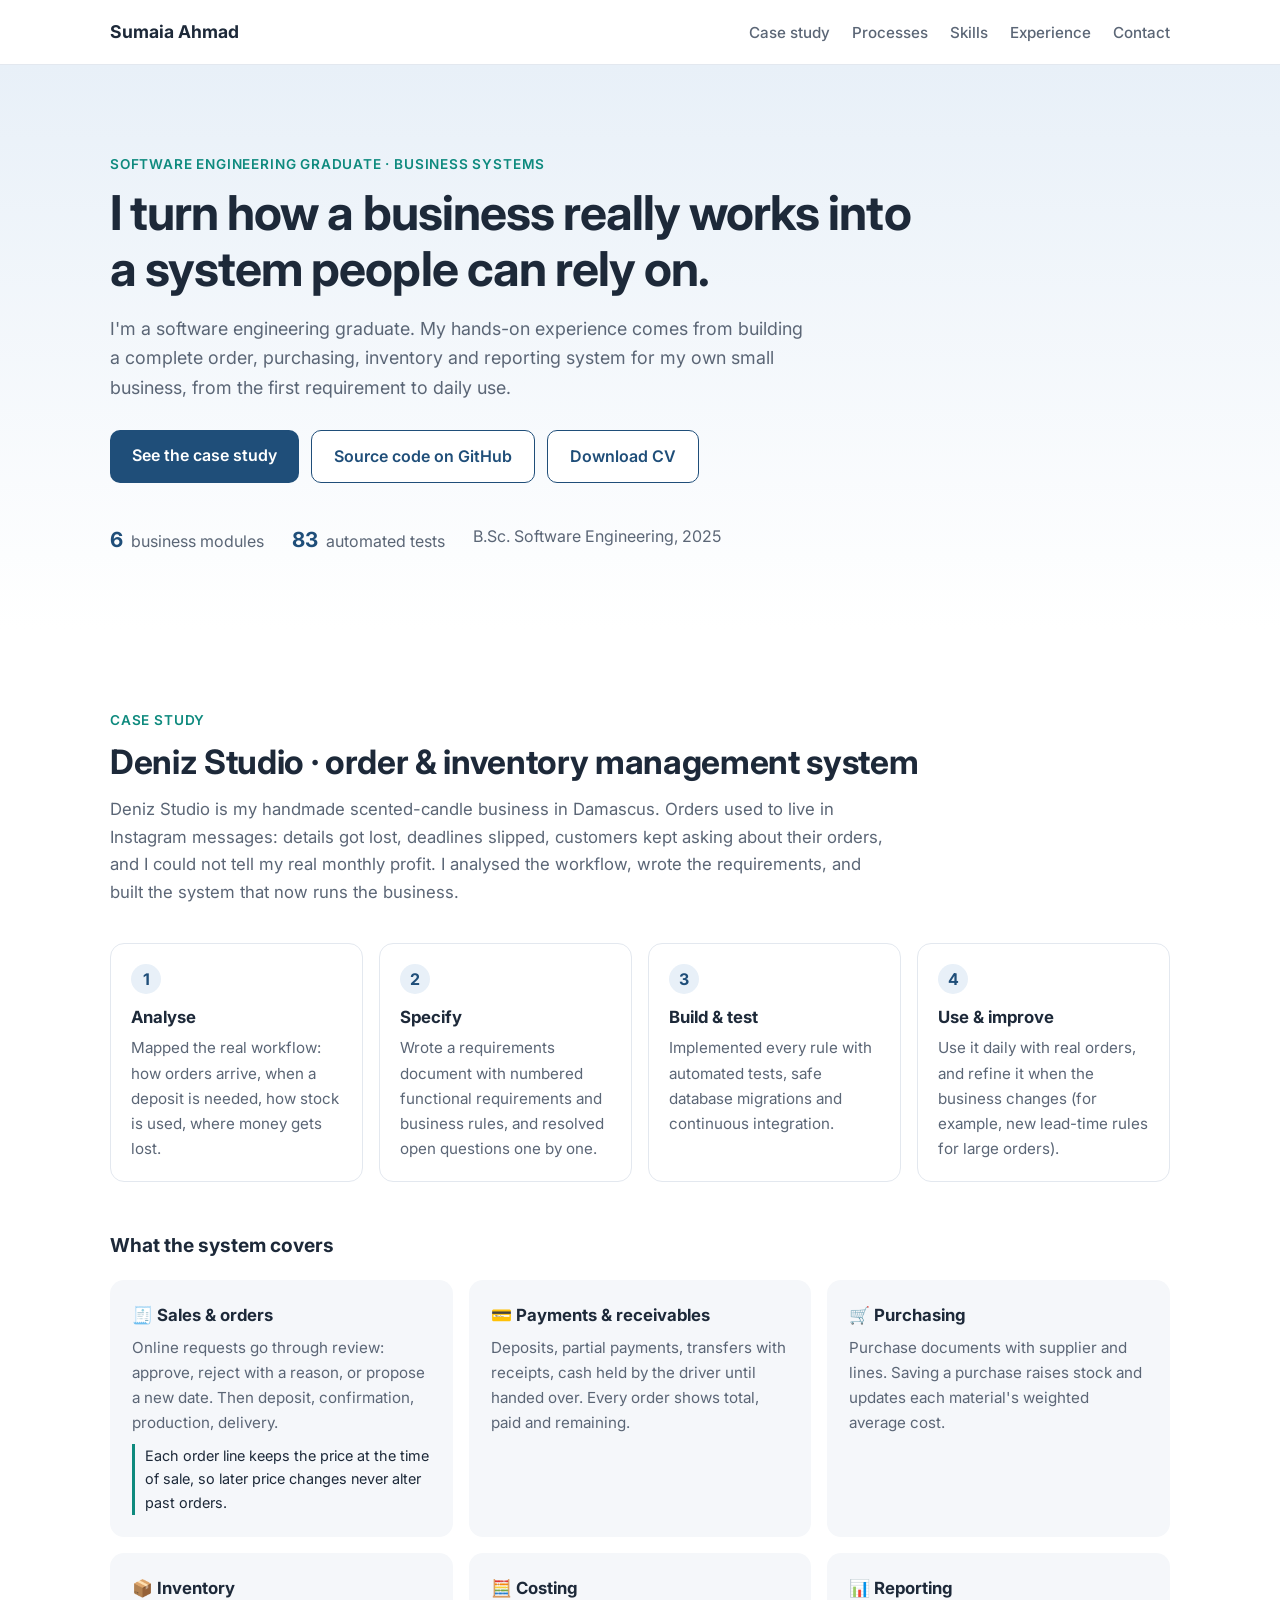
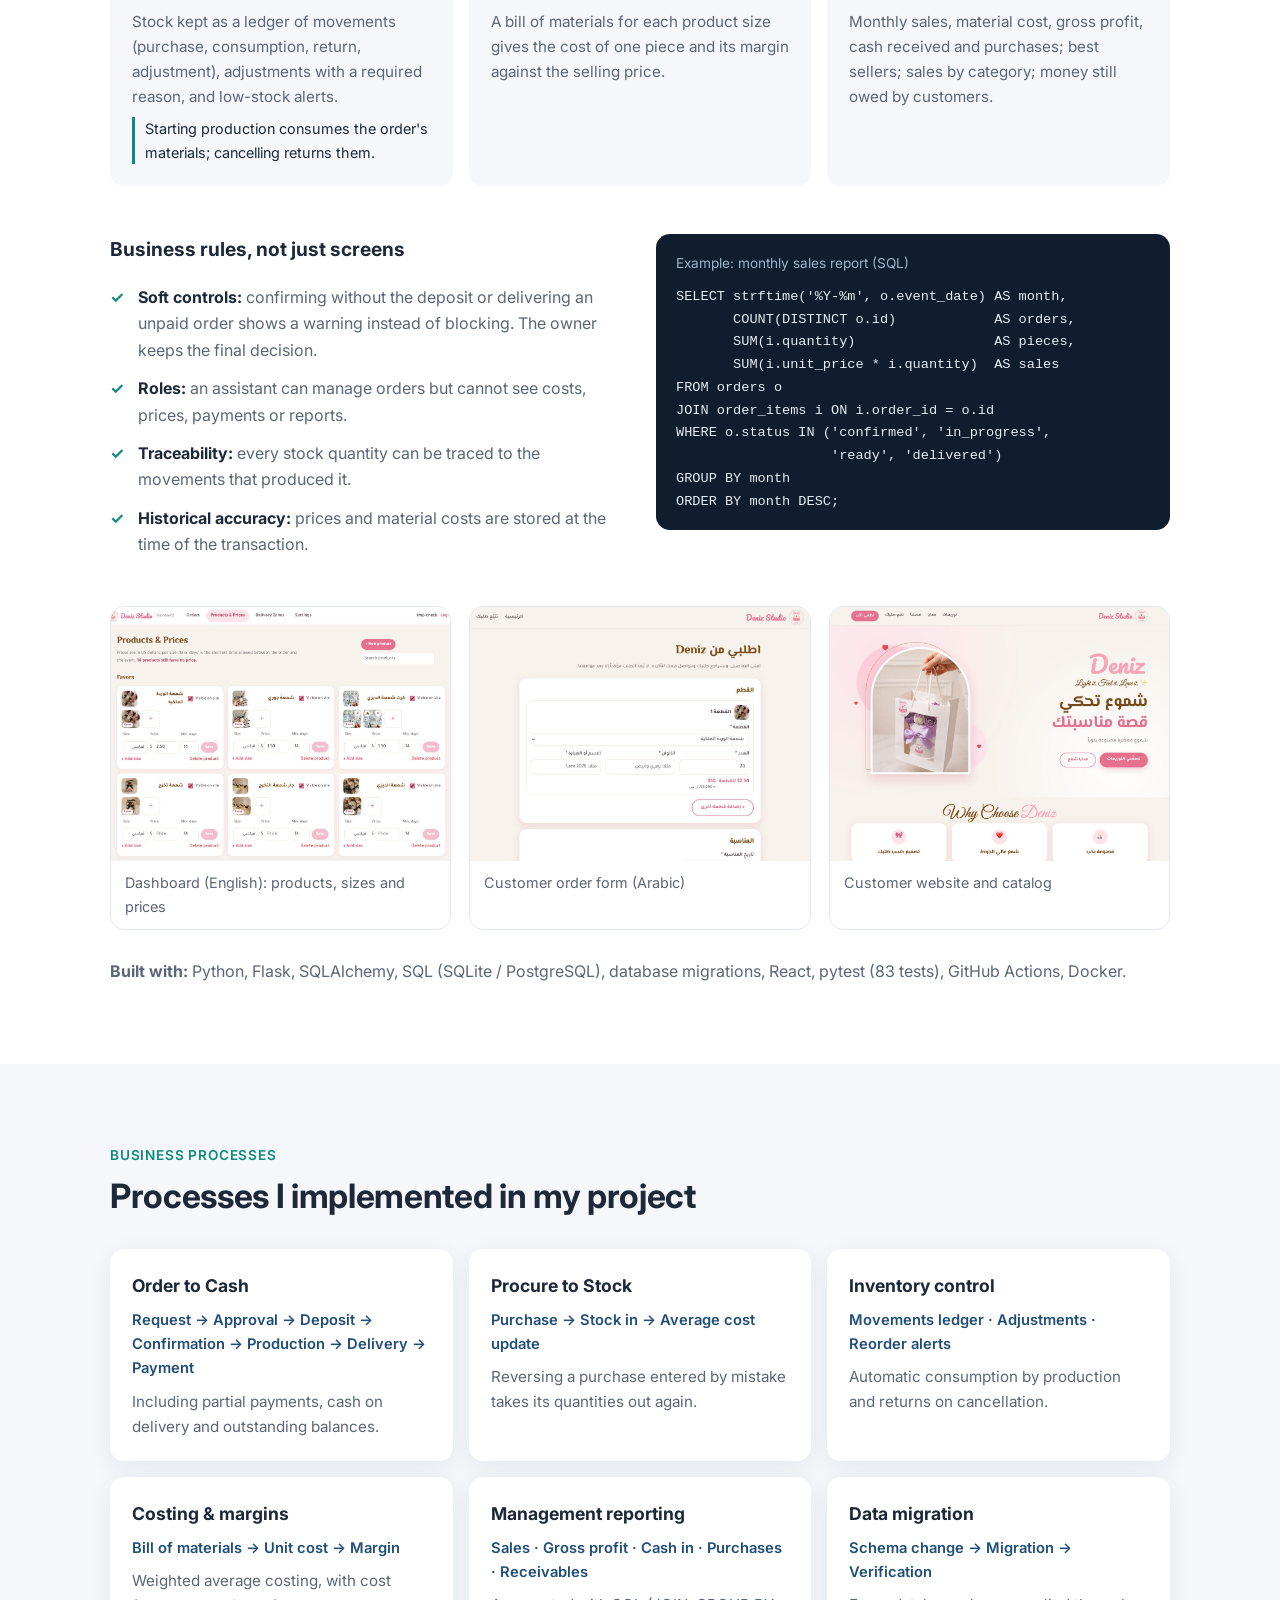
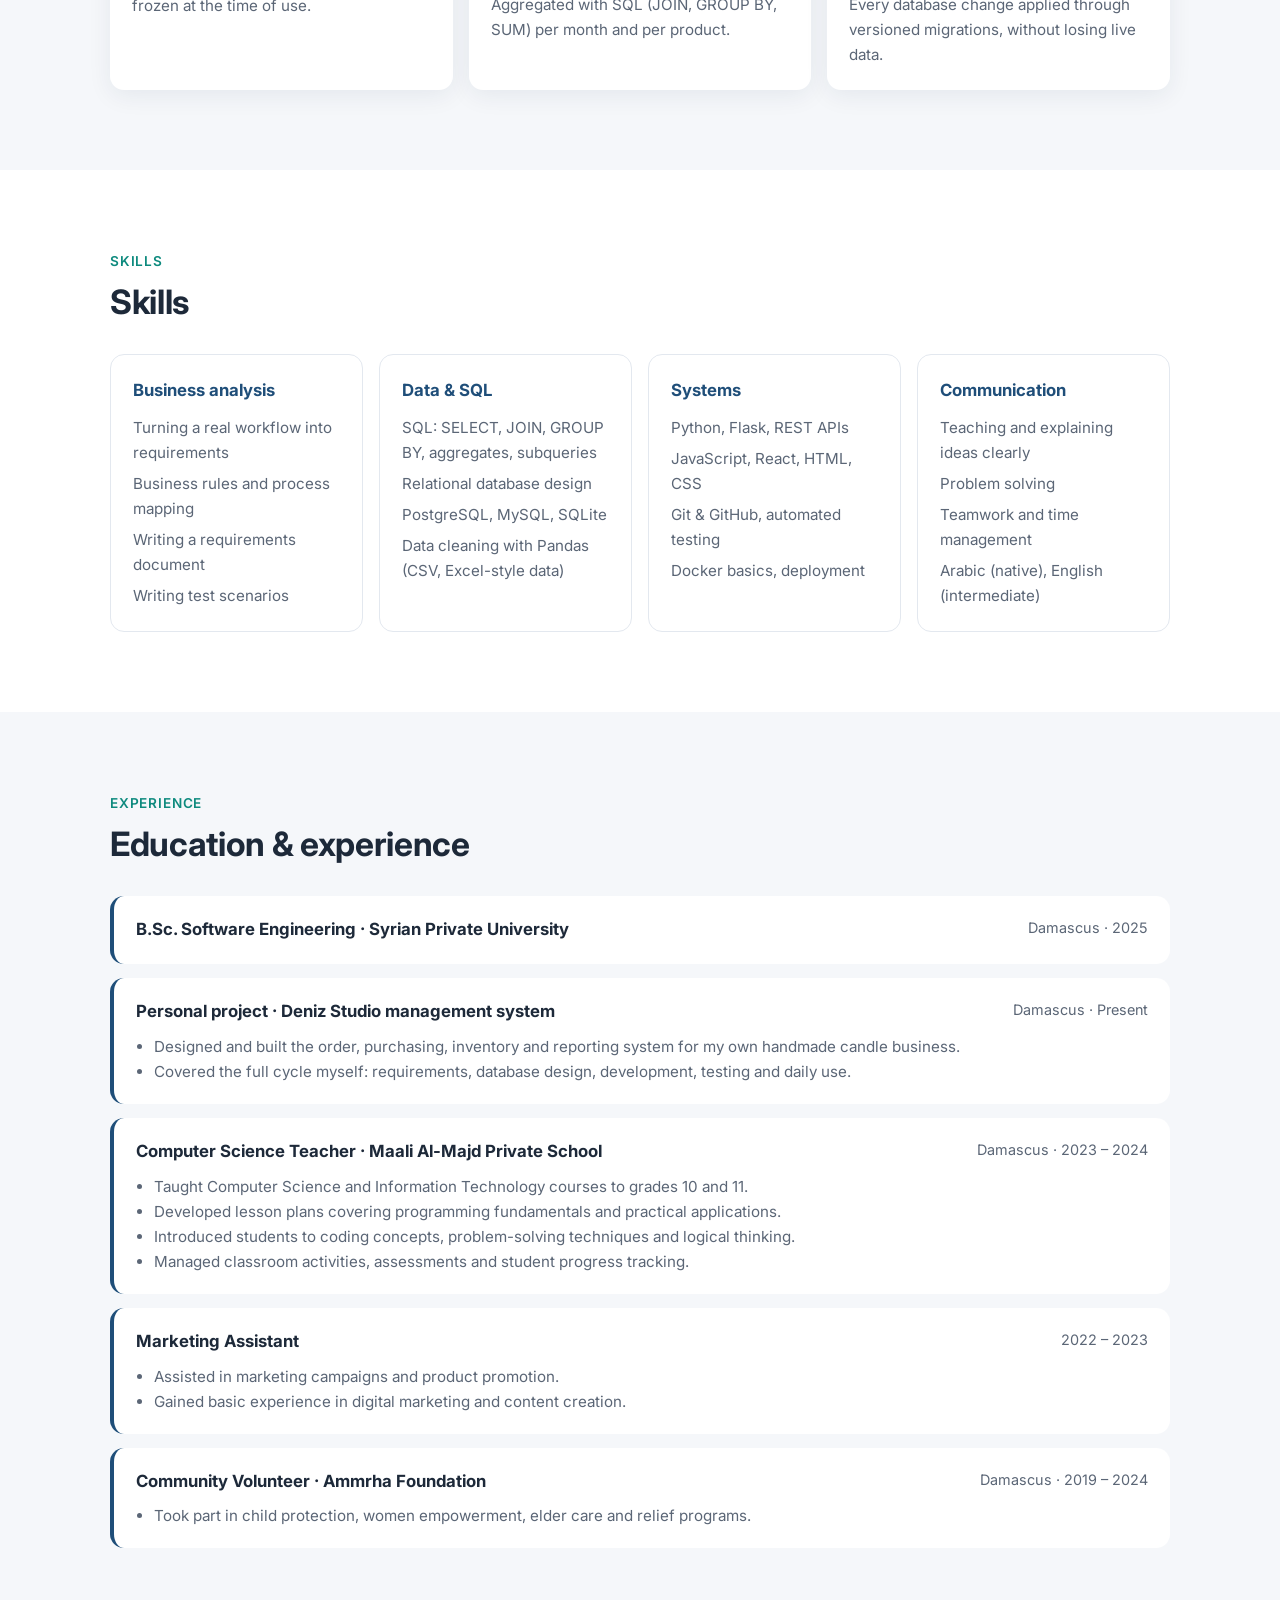
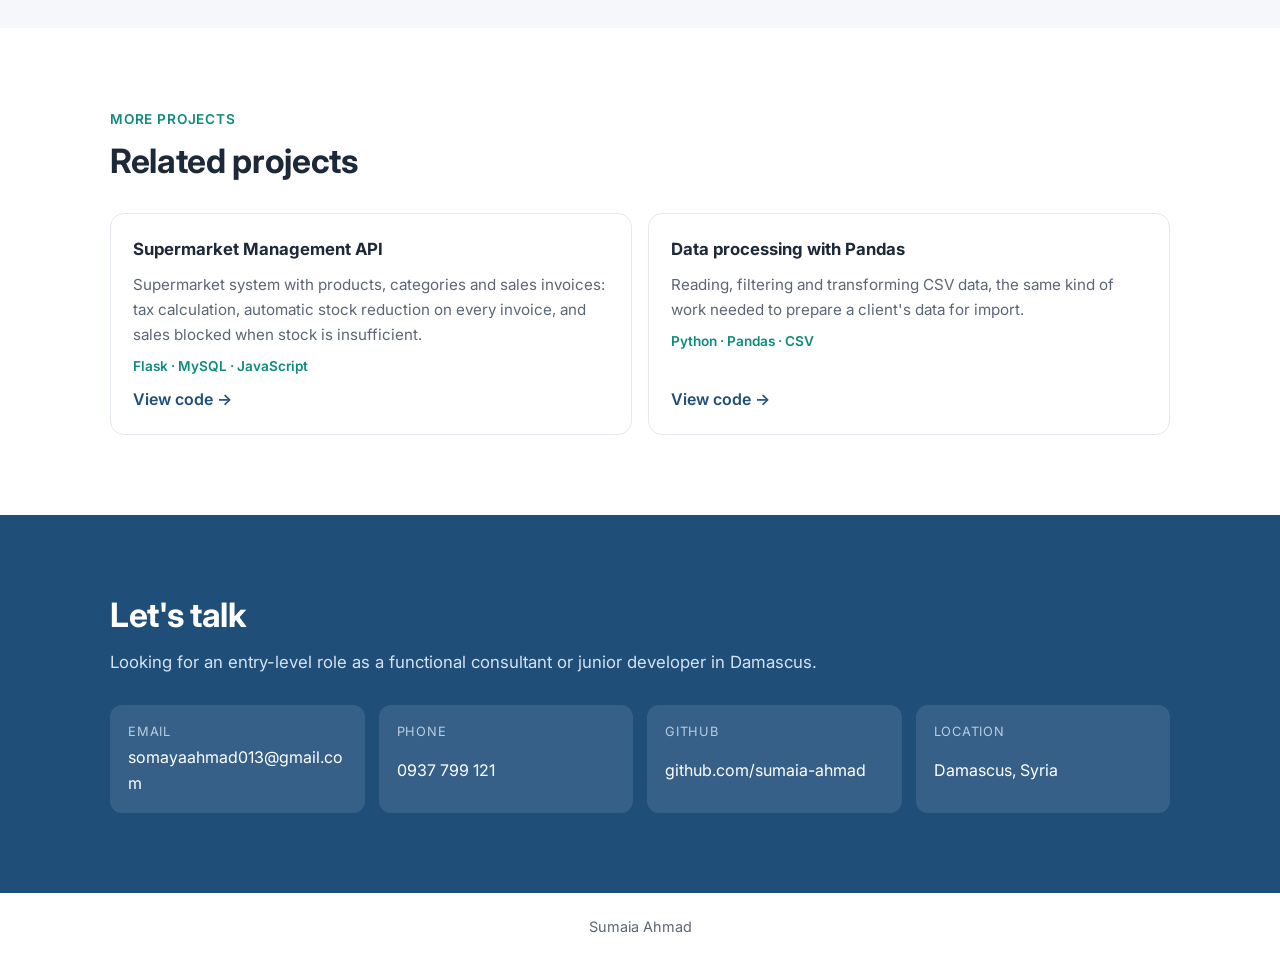
==== index.html @ 0a076434 "Keep only job-relevant projects; describe supermarket invoicing and stock Co-Authored-By: Claude Opu" ====
<!DOCTYPE html>
<html lang="en">
<head>
    <meta charset="UTF-8">
    <meta name="viewport" content="width=device-width, initial-scale=1.0">
    <title>Sumaia Ahmad · Software Engineer, Business Systems</title>
    <meta name="description" content="Software engineer who builds and supports business systems: sales, purchasing, inventory, costing and reporting.">
    <link rel="preconnect" href="https://fonts.googleapis.com">
    <link rel="preconnect" href="https://fonts.gstatic.com" crossorigin>
    <link href="https://fonts.googleapis.com/css2?family=Inter:wght@400;500;600;700&family=JetBrains+Mono:wght@400;500&display=swap" rel="stylesheet">
    <link rel="stylesheet" href="style.css">
</head>
<body>
    <header class="site-header">
        <nav class="container nav">
            <a href="#top" class="logo">Sumaia Ahmad</a>
            <ul class="nav-links">
                <li><a href="#case-study">Case study</a></li>
                <li><a href="#processes">Processes</a></li>
                <li><a href="#skills">Skills</a></li>
                <li><a href="#experience">Experience</a></li>
                <li><a href="#contact">Contact</a></li>
            </ul>
        </nav>
    </header>

    <main id="top">
        <!-- Hero -->
        <section class="hero">
            <div class="container">
                <p class="eyebrow">Software Engineering Graduate · Business Systems</p>
                <h1>I turn how a business really works into a system people can rely on.</h1>
                <p class="lead">
                    I'm a software engineering graduate. My hands-on experience comes from building a complete order,
                    purchasing, inventory and reporting system for my own small business, from the first requirement to
                    daily use.
                </p>
                <div class="cta">
                    <a href="#case-study" class="btn btn-primary">See the case study</a>
                    <a href="https://github.com/sumaia-ahmad/deniz-candles" class="btn btn-secondary" target="_blank" rel="noopener">Source code on GitHub</a>
                    <a href="Sumaia_Ahmad_CV.pdf" class="btn btn-secondary" download>Download CV</a>
                </div>
                <ul class="hero-facts">
                    <li><strong>6</strong> business modules</li>
                    <li><strong>83</strong> automated tests</li>
                    <li>B.Sc. Software Engineering, 2025</li>
                </ul>
            </div>
        </section>

        <!-- Case study -->
        <section id="case-study" class="section">
            <div class="container">
                <p class="eyebrow">Case study</p>
                <h2>Deniz Studio · order &amp; inventory management system</h2>
                <p class="section-lead">
                    Deniz Studio is my handmade scented-candle business in Damascus. Orders used to live in Instagram
                    messages: details got lost, deadlines slipped, customers kept asking about their orders, and I could
                    not tell my real monthly profit. I analysed the workflow, wrote the requirements, and built the
                    system that now runs the business.
                </p>

                <div class="steps">
                    <div class="step">
                        <span class="step-num">1</span>
                        <h3>Analyse</h3>
                        <p>Mapped the real workflow: how orders arrive, when a deposit is needed, how stock is used, where money gets lost.</p>
                    </div>
                    <div class="step">
                        <span class="step-num">2</span>
                        <h3>Specify</h3>
                        <p>Wrote a requirements document with numbered functional requirements and business rules, and resolved open questions one by one.</p>
                    </div>
                    <div class="step">
                        <span class="step-num">3</span>
                        <h3>Build &amp; test</h3>
                        <p>Implemented every rule with automated tests, safe database migrations and continuous integration.</p>
                    </div>
                    <div class="step">
                        <span class="step-num">4</span>
                        <h3>Use &amp; improve</h3>
                        <p>Use it daily with real orders, and refine it when the business changes (for example, new lead-time rules for large orders).</p>
                    </div>
                </div>

                <h3 class="sub-title">What the system covers</h3>
                <div class="modules">
                    <article class="module">
                        <h4>🧾 Sales &amp; orders</h4>
                        <p>Online requests go through review: approve, reject with a reason, or propose a new date. Then deposit, confirmation, production, delivery.</p>
                        <p class="note">Each order line keeps the price at the time of sale, so later price changes never alter past orders.</p>
                    </article>
                    <article class="module">
                        <h4>💳 Payments &amp; receivables</h4>
                        <p>Deposits, partial payments, transfers with receipts, cash held by the driver until handed over. Every order shows total, paid and remaining.</p>
                    </article>
                    <article class="module">
                        <h4>🛒 Purchasing</h4>
                        <p>Purchase documents with supplier and lines. Saving a purchase raises stock and updates each material's weighted average cost.</p>
                    </article>
                    <article class="module">
                        <h4>📦 Inventory</h4>
                        <p>Stock kept as a ledger of movements (purchase, consumption, return, adjustment), adjustments with a required reason, and low-stock alerts.</p>
                        <p class="note">Starting production consumes the order's materials; cancelling returns them.</p>
                    </article>
                    <article class="module">
                        <h4>🧮 Costing</h4>
                        <p>A bill of materials for each product size gives the cost of one piece and its margin against the selling price.</p>
                    </article>
                    <article class="module">
                        <h4>📊 Reporting</h4>
                        <p>Monthly sales, material cost, gross profit, cash received and purchases; best sellers; sales by category; money still owed by customers.</p>
                    </article>
                </div>

                <div class="highlights">
                    <div>
                        <h3 class="sub-title">Business rules, not just screens</h3>
                        <ul class="check-list">
                            <li><strong>Soft controls:</strong> confirming without the deposit or delivering an unpaid order shows a warning instead of blocking. The owner keeps the final decision.</li>
                            <li><strong>Roles:</strong> an assistant can manage orders but cannot see costs, prices, payments or reports.</li>
                            <li><strong>Traceability:</strong> every stock quantity can be traced to the movements that produced it.</li>
                            <li><strong>Historical accuracy:</strong> prices and material costs are stored at the time of the transaction.</li>
                        </ul>
                    </div>
                    <div class="code-card">
                        <p class="code-title">Example: monthly sales report (SQL)</p>
<pre><code>SELECT strftime('%Y-%m', o.event_date) AS month,
       COUNT(DISTINCT o.id)            AS orders,
       SUM(i.quantity)                 AS pieces,
       SUM(i.unit_price * i.quantity)  AS sales
FROM orders o
JOIN order_items i ON i.order_id = o.id
WHERE o.status IN ('confirmed', 'in_progress',
                   'ready', 'delivered')
GROUP BY month
ORDER BY month DESC;</code></pre>
                    </div>
                </div>

                <div class="gallery">
                    <figure>
                        <img src="images/admin.jpg" alt="Dashboard: products, sizes and prices" loading="lazy">
                        <figcaption>Dashboard (English): products, sizes and prices</figcaption>
                    </figure>
                    <figure>
                        <img src="images/order.jpg" alt="Customer order form in Arabic" loading="lazy">
                        <figcaption>Customer order form (Arabic)</figcaption>
                    </figure>
                    <figure>
                        <img src="images/home.jpg" alt="Customer website catalog" loading="lazy">
                        <figcaption>Customer website and catalog</figcaption>
                    </figure>
                </div>

                <p class="stack">
                    <strong>Built with:</strong> Python, Flask, SQLAlchemy, SQL (SQLite / PostgreSQL), database migrations,
                    React, pytest (83 tests), GitHub Actions, Docker.
                </p>
            </div>
        </section>

        <!-- Processes -->
        <section id="processes" class="section section-alt">
            <div class="container">
                <p class="eyebrow">Business processes</p>
                <h2>Processes I implemented in my project</h2>
                <div class="process-grid">
                    <div class="process">
                        <h3>Order to Cash</h3>
                        <p class="flow">Request → Approval → Deposit → Confirmation → Production → Delivery → Payment</p>
                        <p>Including partial payments, cash on delivery and outstanding balances.</p>
                    </div>
                    <div class="process">
                        <h3>Procure to Stock</h3>
                        <p class="flow">Purchase → Stock in → Average cost update</p>
                        <p>Reversing a purchase entered by mistake takes its quantities out again.</p>
                    </div>
                    <div class="process">
                        <h3>Inventory control</h3>
                        <p class="flow">Movements ledger · Adjustments · Reorder alerts</p>
                        <p>Automatic consumption by production and returns on cancellation.</p>
                    </div>
                    <div class="process">
                        <h3>Costing &amp; margins</h3>
                        <p class="flow">Bill of materials → Unit cost → Margin</p>
                        <p>Weighted average costing, with cost frozen at the time of use.</p>
                    </div>
                    <div class="process">
                        <h3>Management reporting</h3>
                        <p class="flow">Sales · Gross profit · Cash in · Purchases · Receivables</p>
                        <p>Aggregated with SQL (JOIN, GROUP BY, SUM) per month and per product.</p>
                    </div>
                    <div class="process">
                        <h3>Data migration</h3>
                        <p class="flow">Schema change → Migration → Verification</p>
                        <p>Every database change applied through versioned migrations, without losing live data.</p>
                    </div>
                </div>
            </div>
        </section>

        <!-- Skills -->
        <section id="skills" class="section">
            <div class="container">
                <p class="eyebrow">Skills</p>
                <h2>Skills</h2>
                <div class="skills-grid">
                    <div class="skill-card">
                        <h3>Business analysis</h3>
                        <ul>
                            <li>Turning a real workflow into requirements</li>
                            <li>Business rules and process mapping</li>
                            <li>Writing a requirements document</li>
                            <li>Writing test scenarios</li>
                        </ul>
                    </div>
                    <div class="skill-card">
                        <h3>Data &amp; SQL</h3>
                        <ul>
                            <li>SQL: SELECT, JOIN, GROUP BY, aggregates, subqueries</li>
                            <li>Relational database design</li>
                            <li>PostgreSQL, MySQL, SQLite</li>
                            <li>Data cleaning with Pandas (CSV, Excel-style data)</li>
                        </ul>
                    </div>
                    <div class="skill-card">
                        <h3>Systems</h3>
                        <ul>
                            <li>Python, Flask, REST APIs</li>
                            <li>JavaScript, React, HTML, CSS</li>
                            <li>Git &amp; GitHub, automated testing</li>
                            <li>Docker basics, deployment</li>
                        </ul>
                    </div>
                    <div class="skill-card">
                        <h3>Communication</h3>
                        <ul>
                            <li>Teaching and explaining ideas clearly</li>
                            <li>Problem solving</li>
                            <li>Teamwork and time management</li>
                            <li>Arabic (native), English (intermediate)</li>
                        </ul>
                    </div>
                </div>
            </div>
        </section>

        <!-- Experience -->
        <section id="experience" class="section section-alt">
            <div class="container">
                <p class="eyebrow">Experience</p>
                <h2>Education &amp; experience</h2>
                <div class="timeline">
                    <div class="entry">
                        <div class="entry-head">
                            <h3>B.Sc. Software Engineering · Syrian Private University</h3>
                            <span>Damascus · 2025</span>
                        </div>
                    </div>
                    <div class="entry">
                        <div class="entry-head">
                            <h3>Personal project · Deniz Studio management system</h3>
                            <span>Damascus · Present</span>
                        </div>
                        <ul>
                            <li>Designed and built the order, purchasing, inventory and reporting system for my own handmade candle business.</li>
                            <li>Covered the full cycle myself: requirements, database design, development, testing and daily use.</li>
                        </ul>
                    </div>
                    <div class="entry">
                        <div class="entry-head">
                            <h3>Computer Science Teacher · Maali Al-Majd Private School</h3>
                            <span>Damascus · 2023 – 2024</span>
                        </div>
                        <ul>
                            <li>Taught Computer Science and Information Technology courses to grades 10 and 11.</li>
                            <li>Developed lesson plans covering programming fundamentals and practical applications.</li>
                            <li>Introduced students to coding concepts, problem-solving techniques and logical thinking.</li>
                            <li>Managed classroom activities, assessments and student progress tracking.</li>
                        </ul>
                    </div>
                    <div class="entry">
                        <div class="entry-head">
                            <h3>Marketing Assistant</h3>
                            <span>2022 – 2023</span>
                        </div>
                        <ul>
                            <li>Assisted in marketing campaigns and product promotion.</li>
                            <li>Gained basic experience in digital marketing and content creation.</li>
                        </ul>
                    </div>
                    <div class="entry">
                        <div class="entry-head">
                            <h3>Community Volunteer · Ammrha Foundation</h3>
                            <span>Damascus · 2019 – 2024</span>
                        </div>
                        <ul>
                            <li>Took part in child protection, women empowerment, elder care and relief programs.</li>
                        </ul>
                    </div>
                </div>
            </div>
        </section>

        <!-- Other projects -->
        <section id="projects" class="section">
            <div class="container">
                <p class="eyebrow">More projects</p>
                <h2>Related projects</h2>
                <div class="project-grid">
                    <article class="project">
                        <h3>Supermarket Management API</h3>
                        <p>Supermarket system with products, categories and sales invoices: tax calculation, automatic stock reduction on every invoice, and sales blocked when stock is insufficient.</p>
                        <p class="tags">Flask · MySQL · JavaScript</p>
                        <a href="https://github.com/sumaia-ahmad/Supermarket-Management-System-" target="_blank" rel="noopener">View code →</a>
                    </article>
                    <article class="project">
                        <h3>Data processing with Pandas</h3>
                        <p>Reading, filtering and transforming CSV data, the same kind of work needed to prepare a client's data for import.</p>
                        <p class="tags">Python · Pandas · CSV</p>
                        <a href="https://github.com/sumaia-ahmad/US-States-Game-" target="_blank" rel="noopener">View code →</a>
                    </article>
                </div>
            </div>
        </section>

        <!-- Contact -->
        <section id="contact" class="section contact">
            <div class="container">
                <h2>Let's talk</h2>
                <p class="section-lead">Looking for an entry-level role as a functional consultant or junior developer in Damascus.</p>
                <div class="contact-grid">
                    <a href="mailto:somayaahmad013@gmail.com" class="contact-item"><span>Email</span>somayaahmad013@gmail.com</a>
                    <a href="tel:+963937799121" class="contact-item"><span>Phone</span>0937 799 121</a>
                    <a href="https://github.com/sumaia-ahmad" class="contact-item" target="_blank" rel="noopener"><span>GitHub</span>github.com/sumaia-ahmad</a>
                    <div class="contact-item"><span>Location</span>Damascus, Syria</div>
                </div>
            </div>
        </section>
    </main>

    <footer class="footer">
        <div class="container">Sumaia Ahmad</div>
    </footer>
</body>
</html>
---- style.css ----
:root {
    --bg: #ffffff;
    --bg-alt: #f5f7fa;
    --text: #1d2939;
    --muted: #5b6676;
    --line: #e3e8ef;
    --primary: #1f4e79;
    --primary-soft: #e8f0f8;
    --accent: #0e8a7e;
    --code-bg: #0f1d2e;
    --radius: 14px;
    --shadow: 0 6px 24px rgba(16, 37, 66, 0.07);
}

* {
    box-sizing: border-box;
    margin: 0;
    padding: 0;
}

html {
    scroll-behavior: smooth;
    scroll-padding-top: 72px;
}

body {
    font-family: 'Inter', system-ui, -apple-system, 'Segoe UI', sans-serif;
    background: var(--bg);
    color: var(--text);
    line-height: 1.65;
    overflow-x: hidden;
}

img {
    max-width: 100%;
    display: block;
}

a {
    color: var(--primary);
    text-decoration: none;
}

.container {
    max-width: 1100px;
    margin: 0 auto;
    padding: 0 20px;
}

/* Header */
.site-header {
    position: sticky;
    top: 0;
    z-index: 10;
    background: rgba(255, 255, 255, 0.94);
    backdrop-filter: blur(8px);
    border-bottom: 1px solid var(--line);
}

.nav {
    display: flex;
    align-items: center;
    justify-content: space-between;
    gap: 16px;
    min-height: 64px;
}

.logo {
    font-weight: 700;
    font-size: 1.1rem;
    color: var(--text);
}

.nav-links {
    display: flex;
    gap: 22px;
    list-style: none;
}

.nav-links a {
    color: var(--muted);
    font-weight: 500;
    font-size: 0.95rem;
}

.nav-links a:hover {
    color: var(--primary);
}

/* Hero */
.hero {
    padding: 88px 0 72px;
    background: linear-gradient(180deg, var(--primary-soft) 0%, var(--bg) 100%);
}

.eyebrow {
    color: var(--accent);
    font-weight: 600;
    font-size: 0.85rem;
    letter-spacing: 0.06em;
    text-transform: uppercase;
    margin-bottom: 10px;
}

.hero h1 {
    font-size: clamp(2rem, 4.5vw, 3rem);
    line-height: 1.15;
    max-width: 820px;
    letter-spacing: -0.02em;
}

.lead {
    margin-top: 18px;
    max-width: 700px;
    font-size: 1.12rem;
    color: var(--muted);
}

.cta {
    display: flex;
    flex-wrap: wrap;
    gap: 12px;
    margin-top: 28px;
}

.btn {
    display: inline-block;
    padding: 12px 22px;
    border-radius: 10px;
    font-weight: 600;
    transition: transform 0.15s, box-shadow 0.15s;
}

.btn:hover {
    transform: translateY(-1px);
    box-shadow: var(--shadow);
}

.btn-primary {
    background: var(--primary);
    color: #fff;
}

.btn-secondary {
    background: #fff;
    color: var(--primary);
    border: 1.5px solid var(--primary);
}

.hero-facts {
    display: flex;
    flex-wrap: wrap;
    gap: 10px 28px;
    margin-top: 40px;
    list-style: none;
    color: var(--muted);
}

.hero-facts strong {
    color: var(--primary);
    font-size: 1.3rem;
    margin-right: 4px;
}

/* Sections */
.section {
    padding: 80px 0;
}

.section-alt {
    background: var(--bg-alt);
}

h2 {
    font-size: clamp(1.6rem, 3vw, 2.1rem);
    line-height: 1.2;
    letter-spacing: -0.01em;
}

.section-lead {
    margin-top: 14px;
    max-width: 780px;
    color: var(--muted);
    font-size: 1.05rem;
}

.sub-title {
    font-size: 1.2rem;
    margin: 48px 0 18px;
}

/* Case study */
.steps {
    display: grid;
    grid-template-columns: repeat(auto-fit, minmax(220px, 1fr));
    gap: 16px;
    margin-top: 36px;
}

.step {
    border: 1px solid var(--line);
    border-radius: var(--radius);
    padding: 20px;
}

.step-num {
    display: inline-grid;
    place-items: center;
    width: 30px;
    height: 30px;
    border-radius: 50%;
    background: var(--primary-soft);
    color: var(--primary);
    font-weight: 700;
    margin-bottom: 10px;
}

.step h3 {
    font-size: 1.05rem;
    margin-bottom: 4px;
}

.step p {
    color: var(--muted);
    font-size: 0.95rem;
}

.modules {
    display: grid;
    grid-template-columns: repeat(auto-fit, minmax(300px, 1fr));
    gap: 16px;
}

.module {
    background: var(--bg-alt);
    border-radius: var(--radius);
    padding: 22px;
}

.module h4 {
    font-size: 1.05rem;
    margin-bottom: 6px;
}

.module p {
    color: var(--muted);
    font-size: 0.95rem;
}

.module .note {
    margin-top: 8px;
    padding-left: 10px;
    border-left: 3px solid var(--accent);
    color: var(--text);
    font-size: 0.9rem;
}

.highlights {
    display: grid;
    grid-template-columns: repeat(auto-fit, minmax(320px, 1fr));
    gap: 0 32px;
    align-items: start;
}

.check-list {
    list-style: none;
    display: grid;
    gap: 12px;
}

.check-list li {
    position: relative;
    padding-left: 28px;
    color: var(--muted);
}

.check-list li::before {
    content: '✓';
    position: absolute;
    left: 0;
    color: var(--accent);
    font-weight: 700;
}

.check-list strong {
    color: var(--text);
}

.code-card {
    margin-top: 48px;
    background: var(--code-bg);
    border-radius: var(--radius);
    padding: 18px 20px;
    overflow-x: auto;
}

.code-title {
    color: #9fb3c8;
    font-size: 0.85rem;
    margin-bottom: 10px;
}

.code-card pre {
    font-family: 'JetBrains Mono', ui-monospace, monospace;
    font-size: 0.85rem;
    line-height: 1.6;
    color: #e6edf5;
}

.gallery {
    display: grid;
    grid-template-columns: repeat(auto-fit, minmax(280px, 1fr));
    gap: 18px;
    margin-top: 48px;
}

.gallery figure {
    border: 1px solid var(--line);
    border-radius: var(--radius);
    overflow: hidden;
    background: #fff;
}

.gallery img {
    width: 100%;
    aspect-ratio: 4 / 3;
    object-fit: cover;
    object-position: top;
}

.gallery figcaption {
    padding: 10px 14px;
    font-size: 0.9rem;
    color: var(--muted);
}

.stack {
    margin-top: 28px;
    color: var(--muted);
}

/* Processes */
.process-grid {
    display: grid;
    grid-template-columns: repeat(auto-fit, minmax(300px, 1fr));
    gap: 16px;
    margin-top: 32px;
}

.process {
    background: #fff;
    border-radius: var(--radius);
    padding: 22px;
    box-shadow: var(--shadow);
}

.process h3 {
    font-size: 1.1rem;
}

.process .flow {
    margin: 8px 0;
    color: var(--primary);
    font-weight: 600;
    font-size: 0.92rem;
}

.process p:last-child {
    color: var(--muted);
    font-size: 0.95rem;
}

/* Skills */
.skills-grid {
    display: grid;
    grid-template-columns: repeat(auto-fit, minmax(240px, 1fr));
    gap: 16px;
    margin-top: 32px;
}

.skill-card {
    border: 1px solid var(--line);
    border-radius: var(--radius);
    padding: 22px;
}

.skill-card h3 {
    font-size: 1.05rem;
    margin-bottom: 10px;
    color: var(--primary);
}

.skill-card ul {
    list-style: none;
    display: grid;
    gap: 6px;
    color: var(--muted);
    font-size: 0.95rem;
}

/* Experience */
.timeline {
    margin-top: 32px;
    display: grid;
    gap: 14px;
}

.entry {
    background: #fff;
    border-radius: var(--radius);
    padding: 20px 22px;
    border-left: 4px solid var(--primary);
}

.entry-head {
    display: flex;
    flex-wrap: wrap;
    justify-content: space-between;
    gap: 4px 16px;
}

.entry-head h3 {
    font-size: 1.05rem;
}

.entry-head span {
    color: var(--muted);
    font-size: 0.9rem;
}

.entry ul {
    margin-top: 8px;
    padding-left: 18px;
    color: var(--muted);
    font-size: 0.95rem;
}

/* Projects */
.project-grid {
    display: grid;
    grid-template-columns: repeat(auto-fit, minmax(280px, 1fr));
    gap: 16px;
    margin-top: 32px;
}

.project {
    border: 1px solid var(--line);
    border-radius: var(--radius);
    padding: 22px;
    display: flex;
    flex-direction: column;
    gap: 8px;
}

.project h3 {
    font-size: 1.05rem;
}

.project p {
    color: var(--muted);
    font-size: 0.95rem;
}

.project .tags {
    font-size: 0.85rem;
    color: var(--accent);
    font-weight: 600;
}

.project a {
    margin-top: auto;
    font-weight: 600;
}

/* Contact */
.contact {
    background: var(--primary);
    color: #fff;
}

.contact .section-lead {
    color: #d5e3f1;
}

.contact-grid {
    display: grid;
    grid-template-columns: repeat(auto-fit, minmax(220px, 1fr));
    gap: 14px;
    margin-top: 28px;
}

.contact-item {
    display: grid;
    gap: 2px;
    background: rgba(255, 255, 255, 0.1);
    border-radius: 12px;
    padding: 16px 18px;
    color: #fff;
    word-break: break-word;
}

.contact-item span {
    font-size: 0.8rem;
    text-transform: uppercase;
    letter-spacing: 0.06em;
    color: #b9cde2;
}

.footer {
    padding: 22px 0;
    color: var(--muted);
    font-size: 0.9rem;
    text-align: center;
}

/* Phones */
@media (max-width: 720px) {
    .nav {
        flex-direction: column;
        align-items: flex-start;
        gap: 4px;
        padding: 10px 20px;
    }

    .nav-links {
        gap: 16px;
        overflow-x: auto;
        max-width: 100%;
        padding-bottom: 2px;
    }

    .nav-links a {
        white-space: nowrap;
        font-size: 0.9rem;
    }

    html {
        scroll-padding-top: 96px;
    }

    .hero {
        padding: 56px 0 48px;
    }

    .section {
        padding: 56px 0;
    }

    .modules,
    .highlights,
    .process-grid,
    .gallery,
    .project-grid {
        grid-template-columns: 1fr;
    }
}
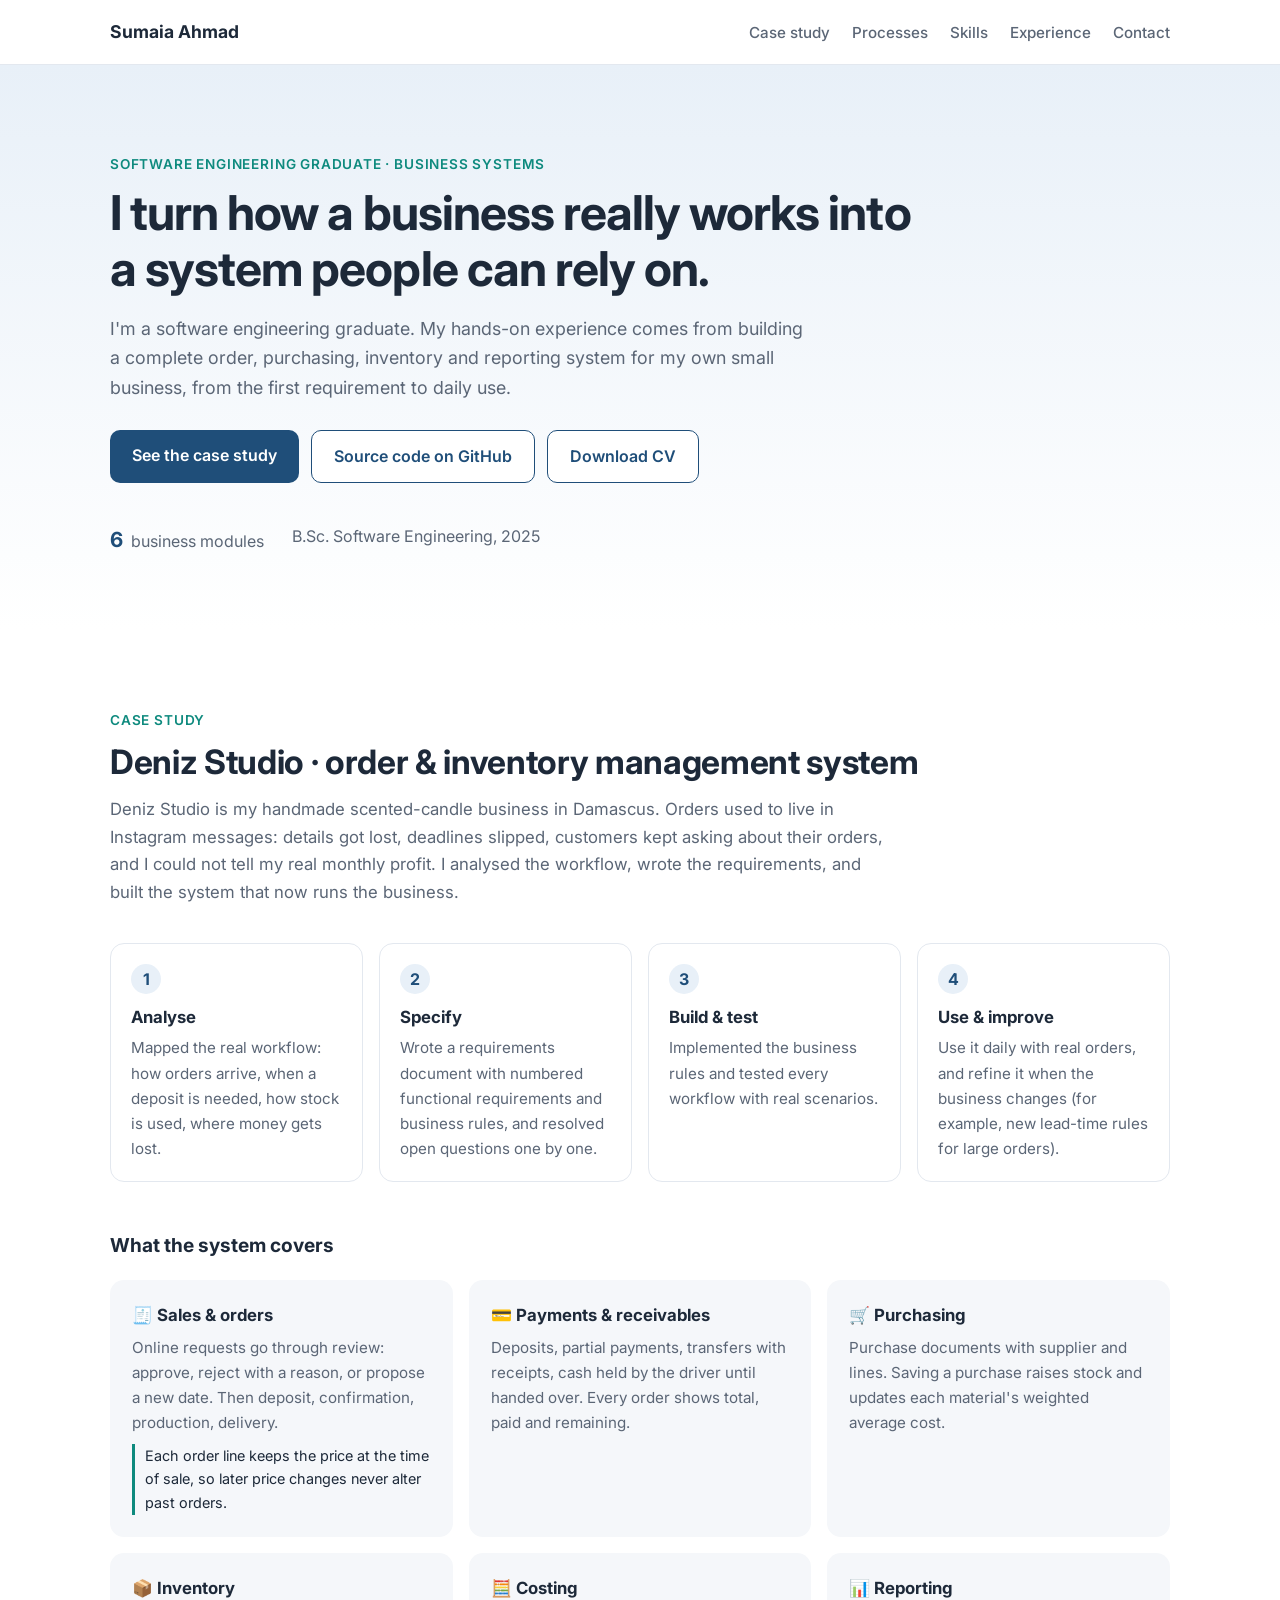
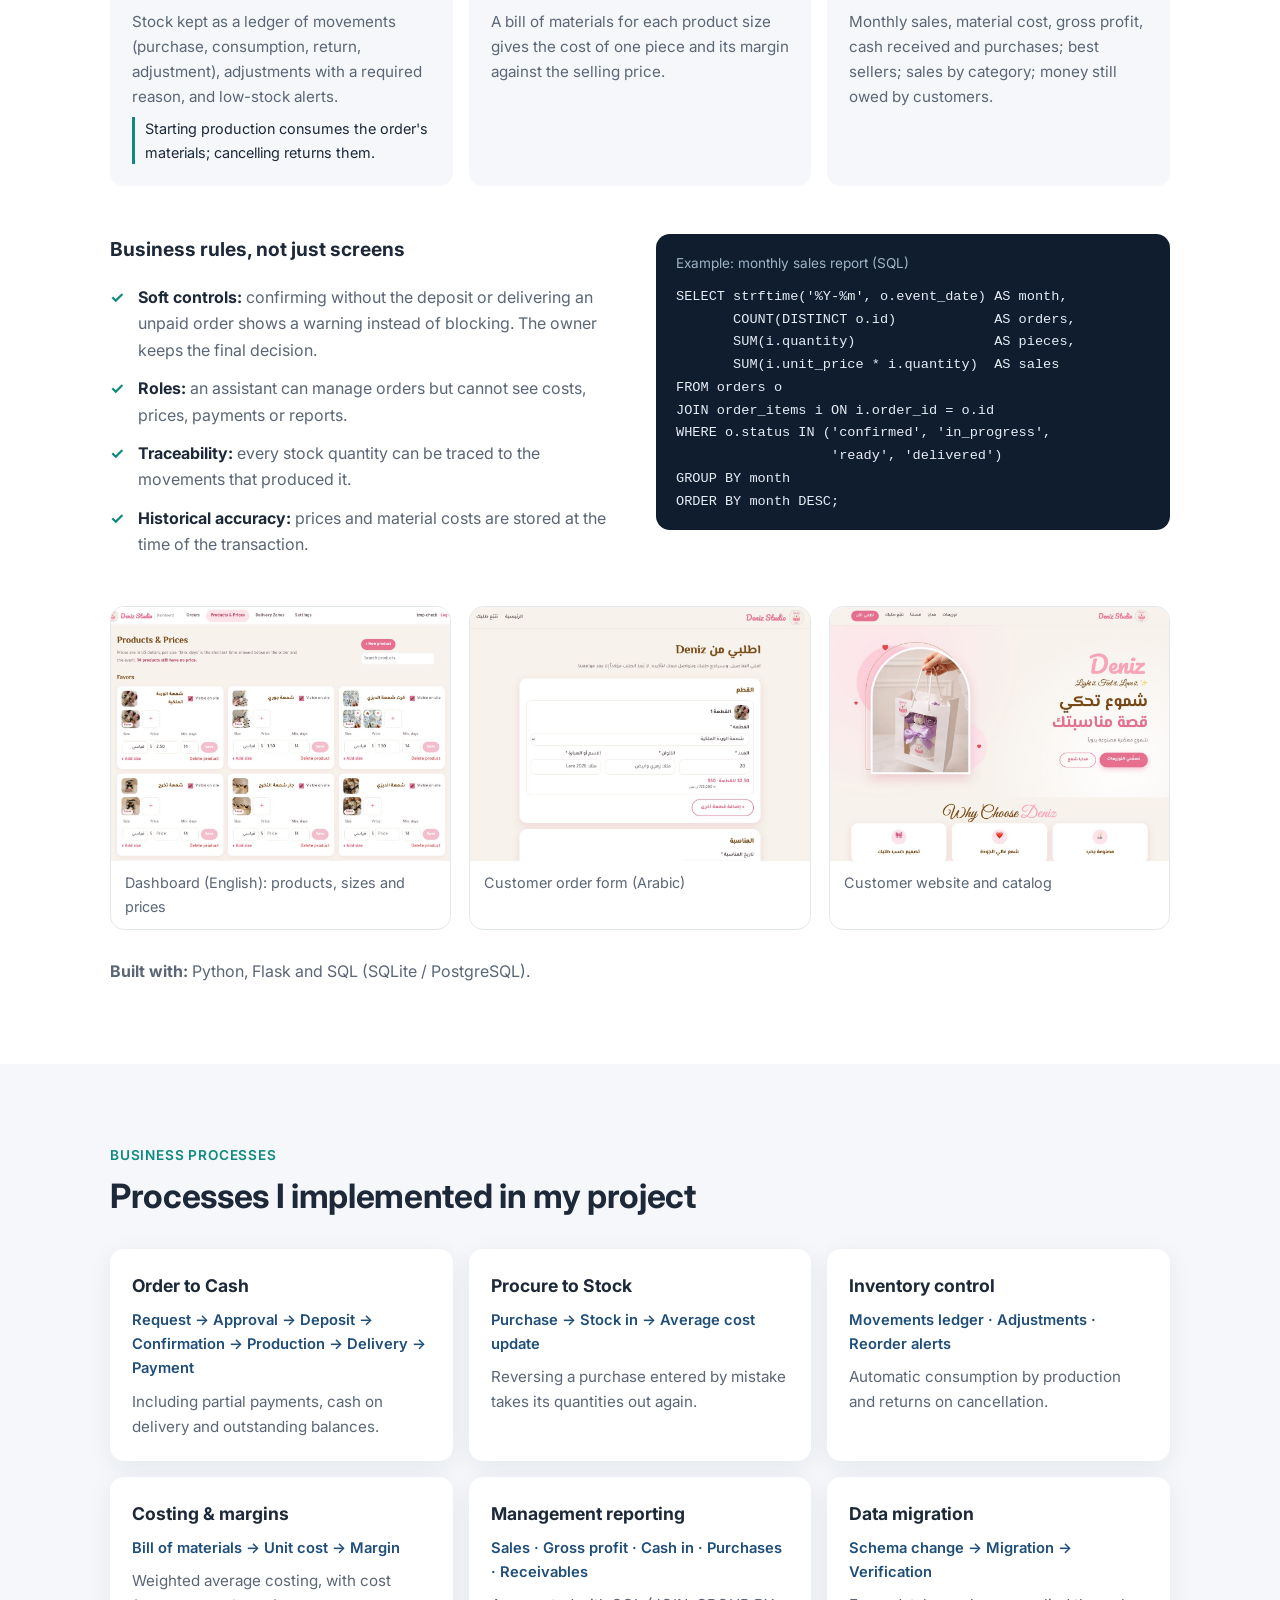
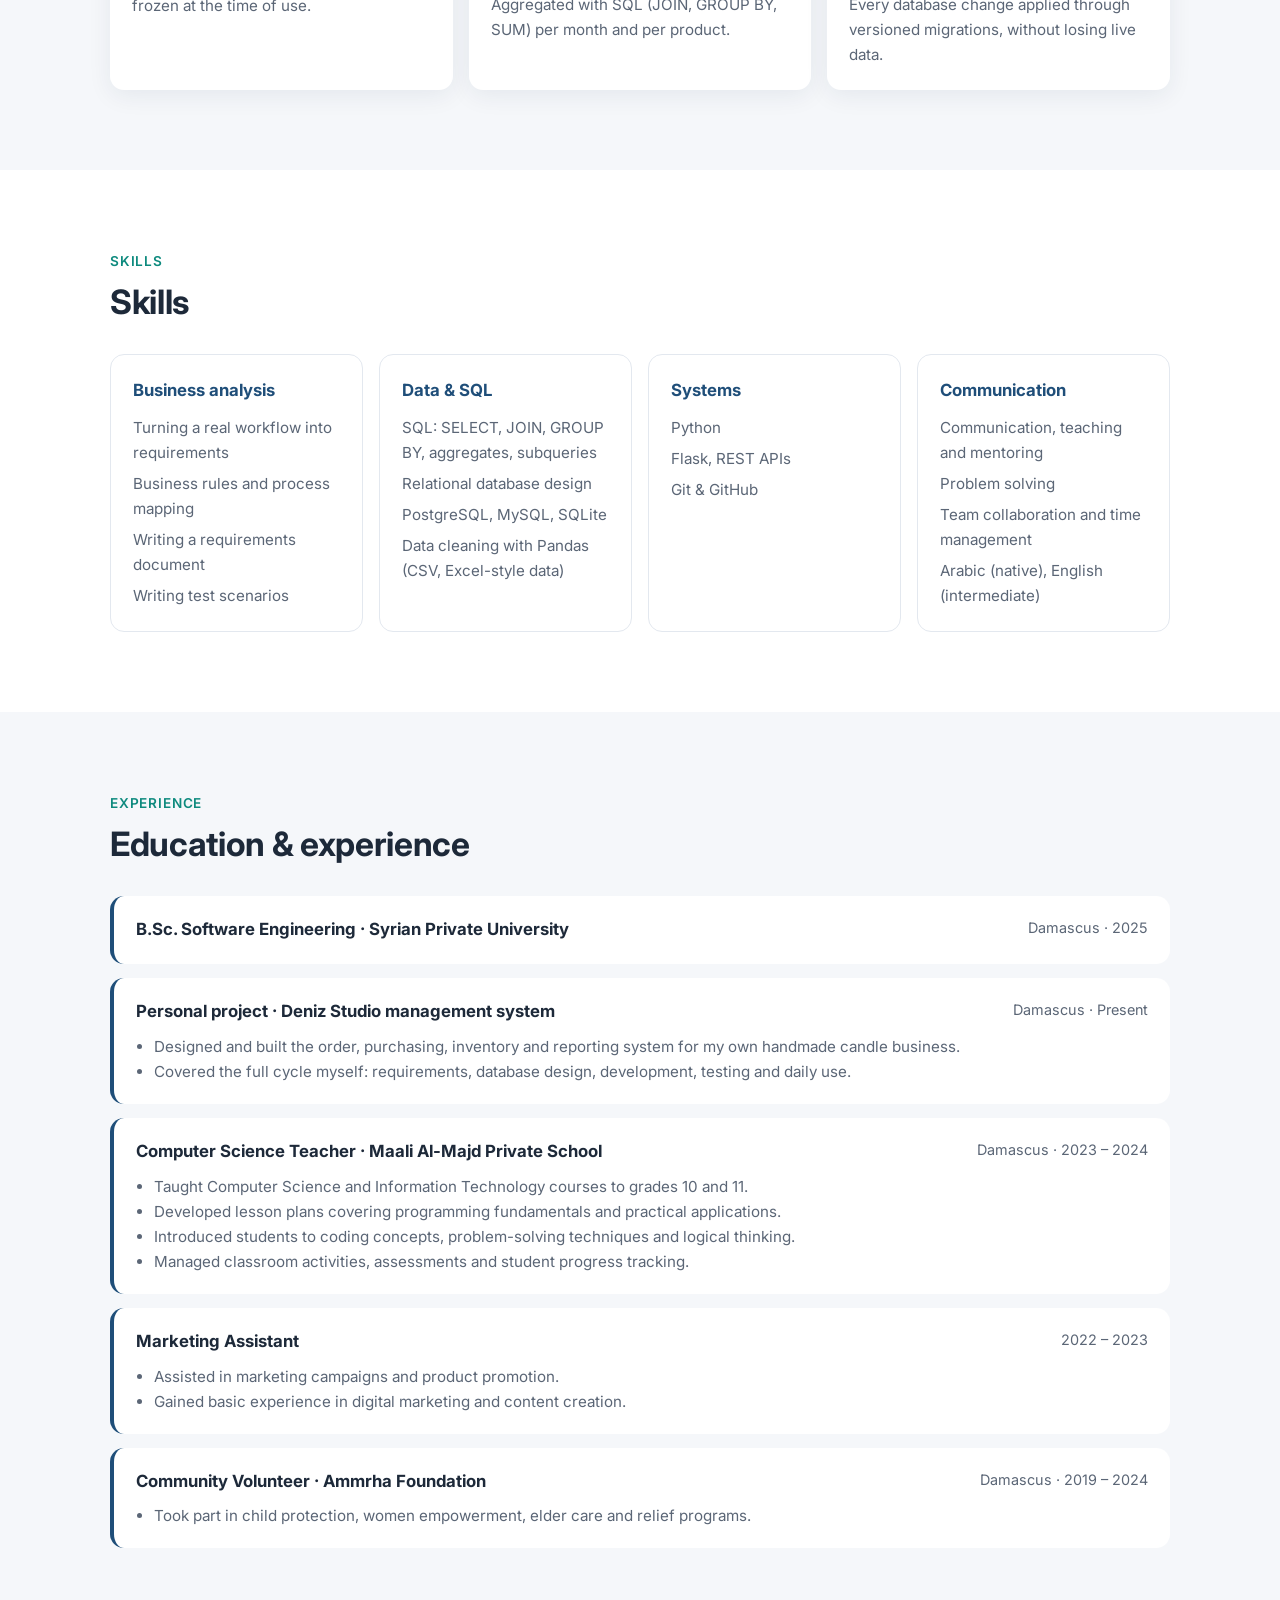
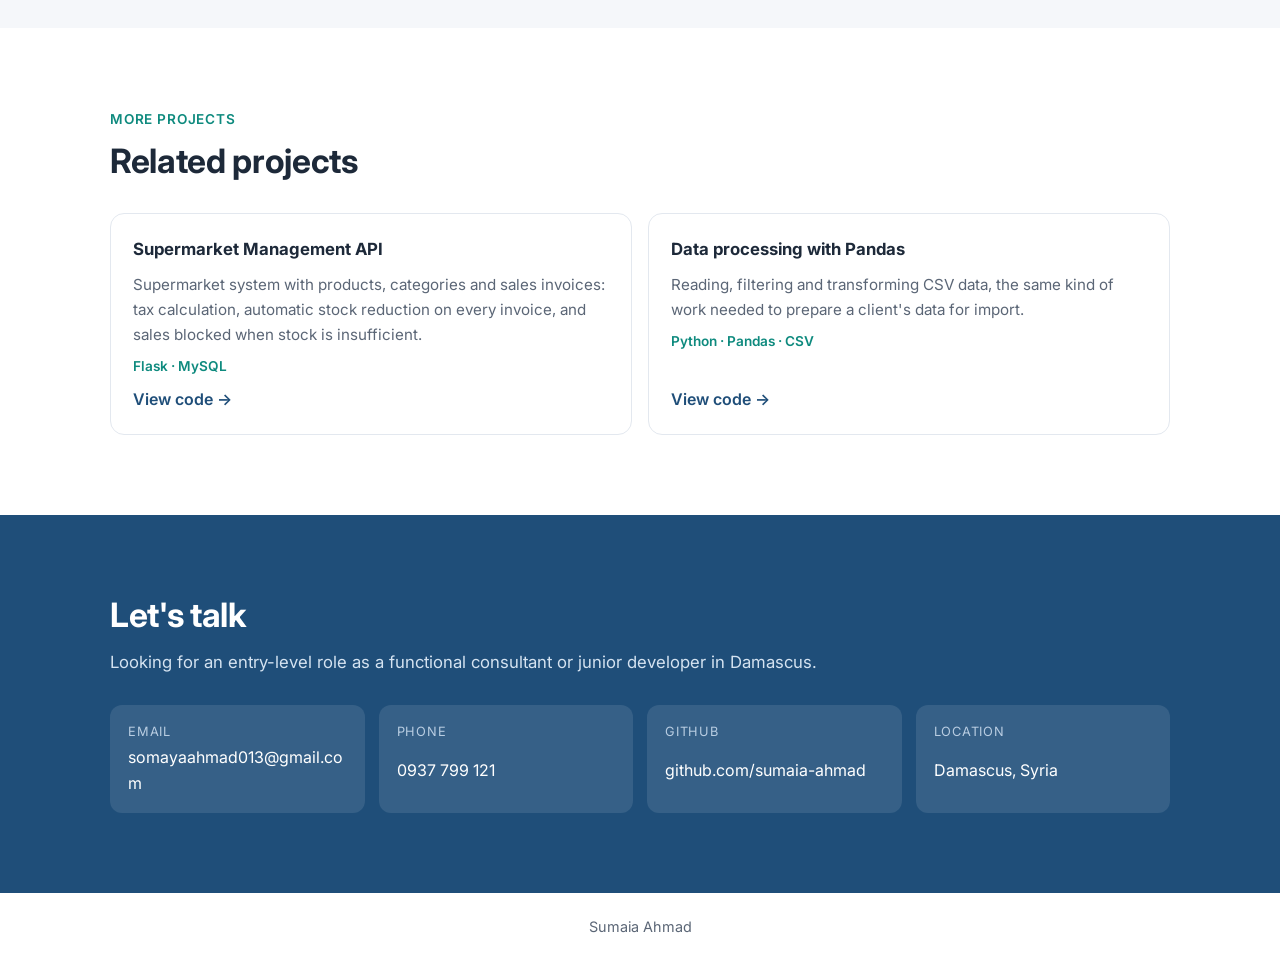
==== commit b59640c0: "Keep only skills relevant to the role and used in the projects Co-Authored-By: Claude Opus 5.5 <nore" ====
--- a/index.html
+++ b/index.html
@@ -42,7 +42,6 @@
                 </div>
                 <ul class="hero-facts">
                     <li><strong>6</strong> business modules</li>
-                    <li><strong>83</strong> automated tests</li>
                     <li>B.Sc. Software Engineering, 2025</li>
                 </ul>
             </div>
@@ -74,7 +73,7 @@
                     <div class="step">
                         <span class="step-num">3</span>
                         <h3>Build &amp; test</h3>
-                        <p>Implemented every rule with automated tests, safe database migrations and continuous integration.</p>
+                        <p>Implemented the business rules and tested every workflow with real scenarios.</p>
                     </div>
                     <div class="step">
                         <span class="step-num">4</span>
@@ -154,8 +153,7 @@
                 </div>
 
                 <p class="stack">
-                    <strong>Built with:</strong> Python, Flask, SQLAlchemy, SQL (SQLite / PostgreSQL), database migrations,
-                    React, pytest (83 tests), GitHub Actions, Docker.
+                    <strong>Built with:</strong> Python, Flask and SQL (SQLite / PostgreSQL).
                 </p>
             </div>
         </section>
@@ -227,18 +225,17 @@
                     <div class="skill-card">
                         <h3>Systems</h3>
                         <ul>
-                            <li>Python, Flask, REST APIs</li>
-                            <li>JavaScript, React, HTML, CSS</li>
-                            <li>Git &amp; GitHub, automated testing</li>
-                            <li>Docker basics, deployment</li>
+                            <li>Python</li>
+                            <li>Flask, REST APIs</li>
+                            <li>Git &amp; GitHub</li>
                         </ul>
                     </div>
                     <div class="skill-card">
                         <h3>Communication</h3>
                         <ul>
-                            <li>Teaching and explaining ideas clearly</li>
+                            <li>Communication, teaching and mentoring</li>
                             <li>Problem solving</li>
-                            <li>Teamwork and time management</li>
+                            <li>Team collaboration and time management</li>
                             <li>Arabic (native), English (intermediate)</li>
                         </ul>
                     </div>
@@ -312,7 +309,7 @@
                     <article class="project">
                         <h3>Supermarket Management API</h3>
                         <p>Supermarket system with products, categories and sales invoices: tax calculation, automatic stock reduction on every invoice, and sales blocked when stock is insufficient.</p>
-                        <p class="tags">Flask · MySQL · JavaScript</p>
+                        <p class="tags">Flask · MySQL</p>
                         <a href="https://github.com/sumaia-ahmad/Supermarket-Management-System-" target="_blank" rel="noopener">View code →</a>
                     </article>
                     <article class="project">
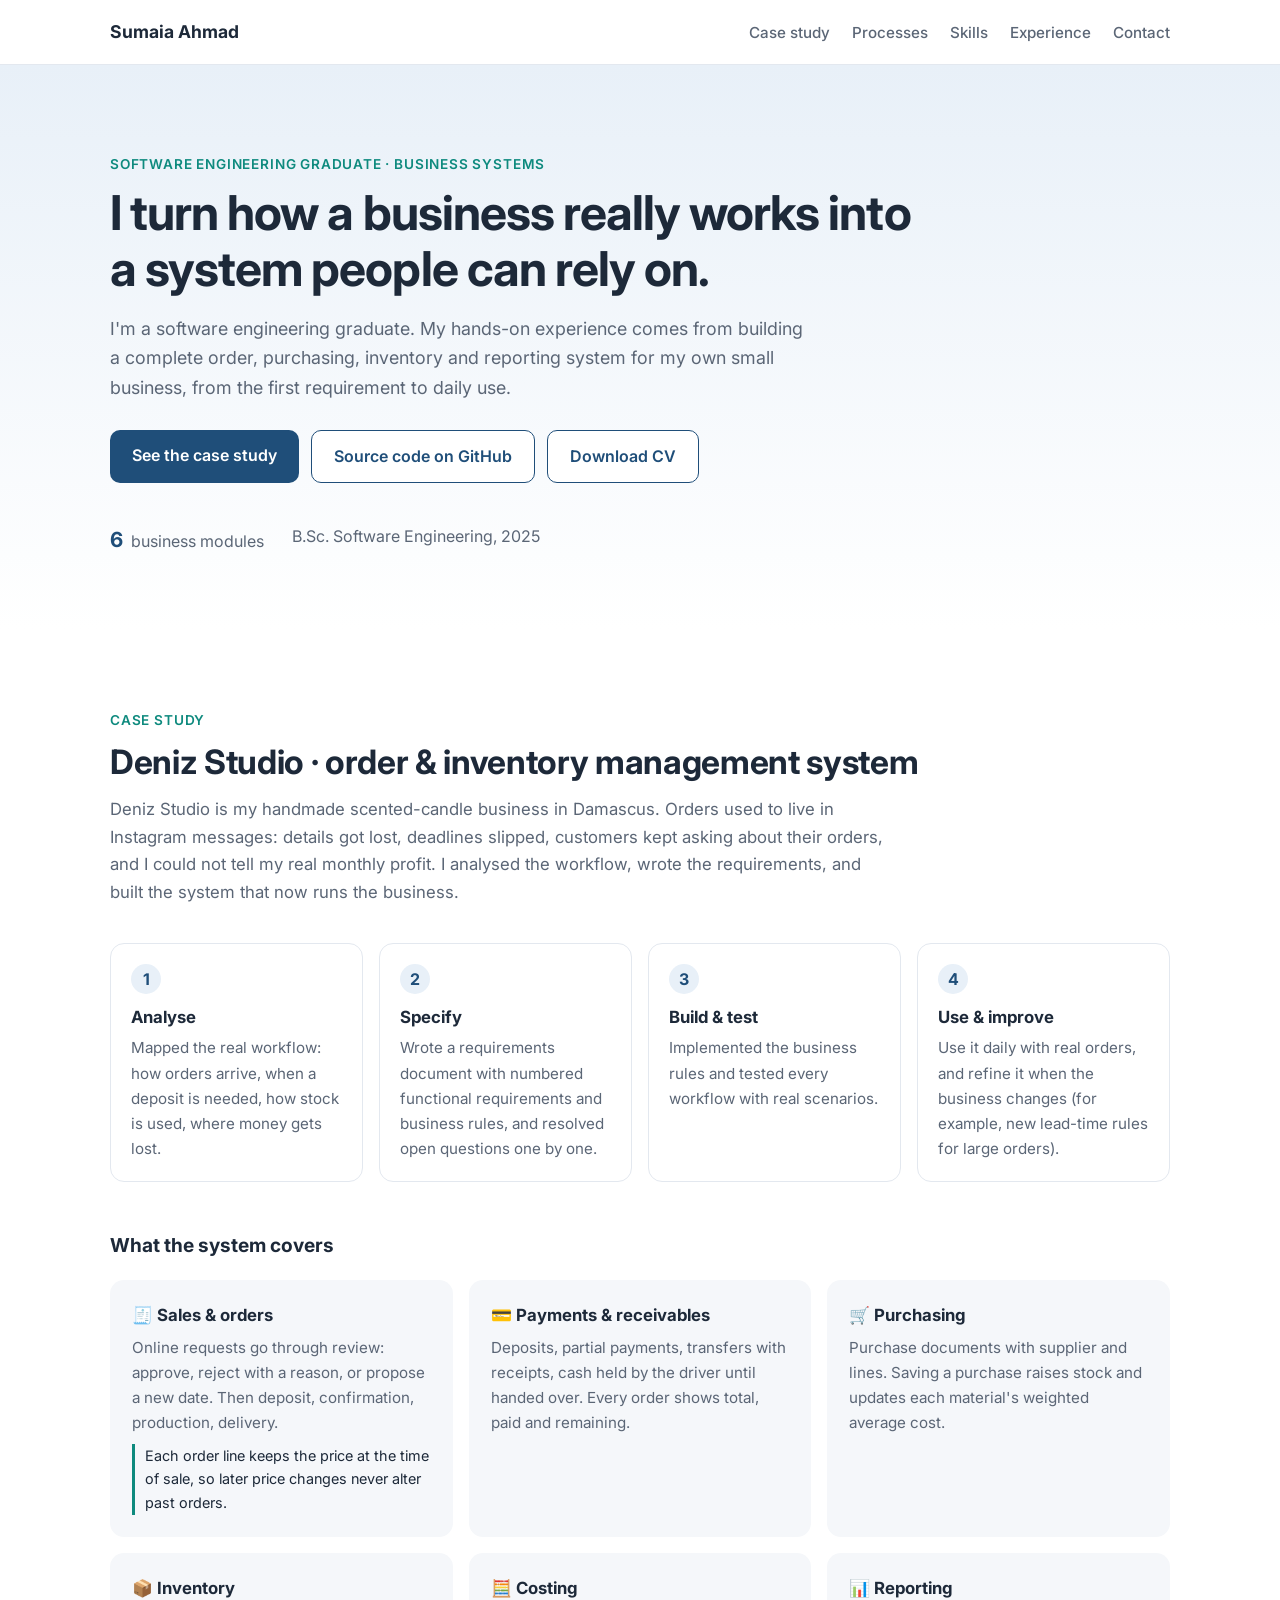
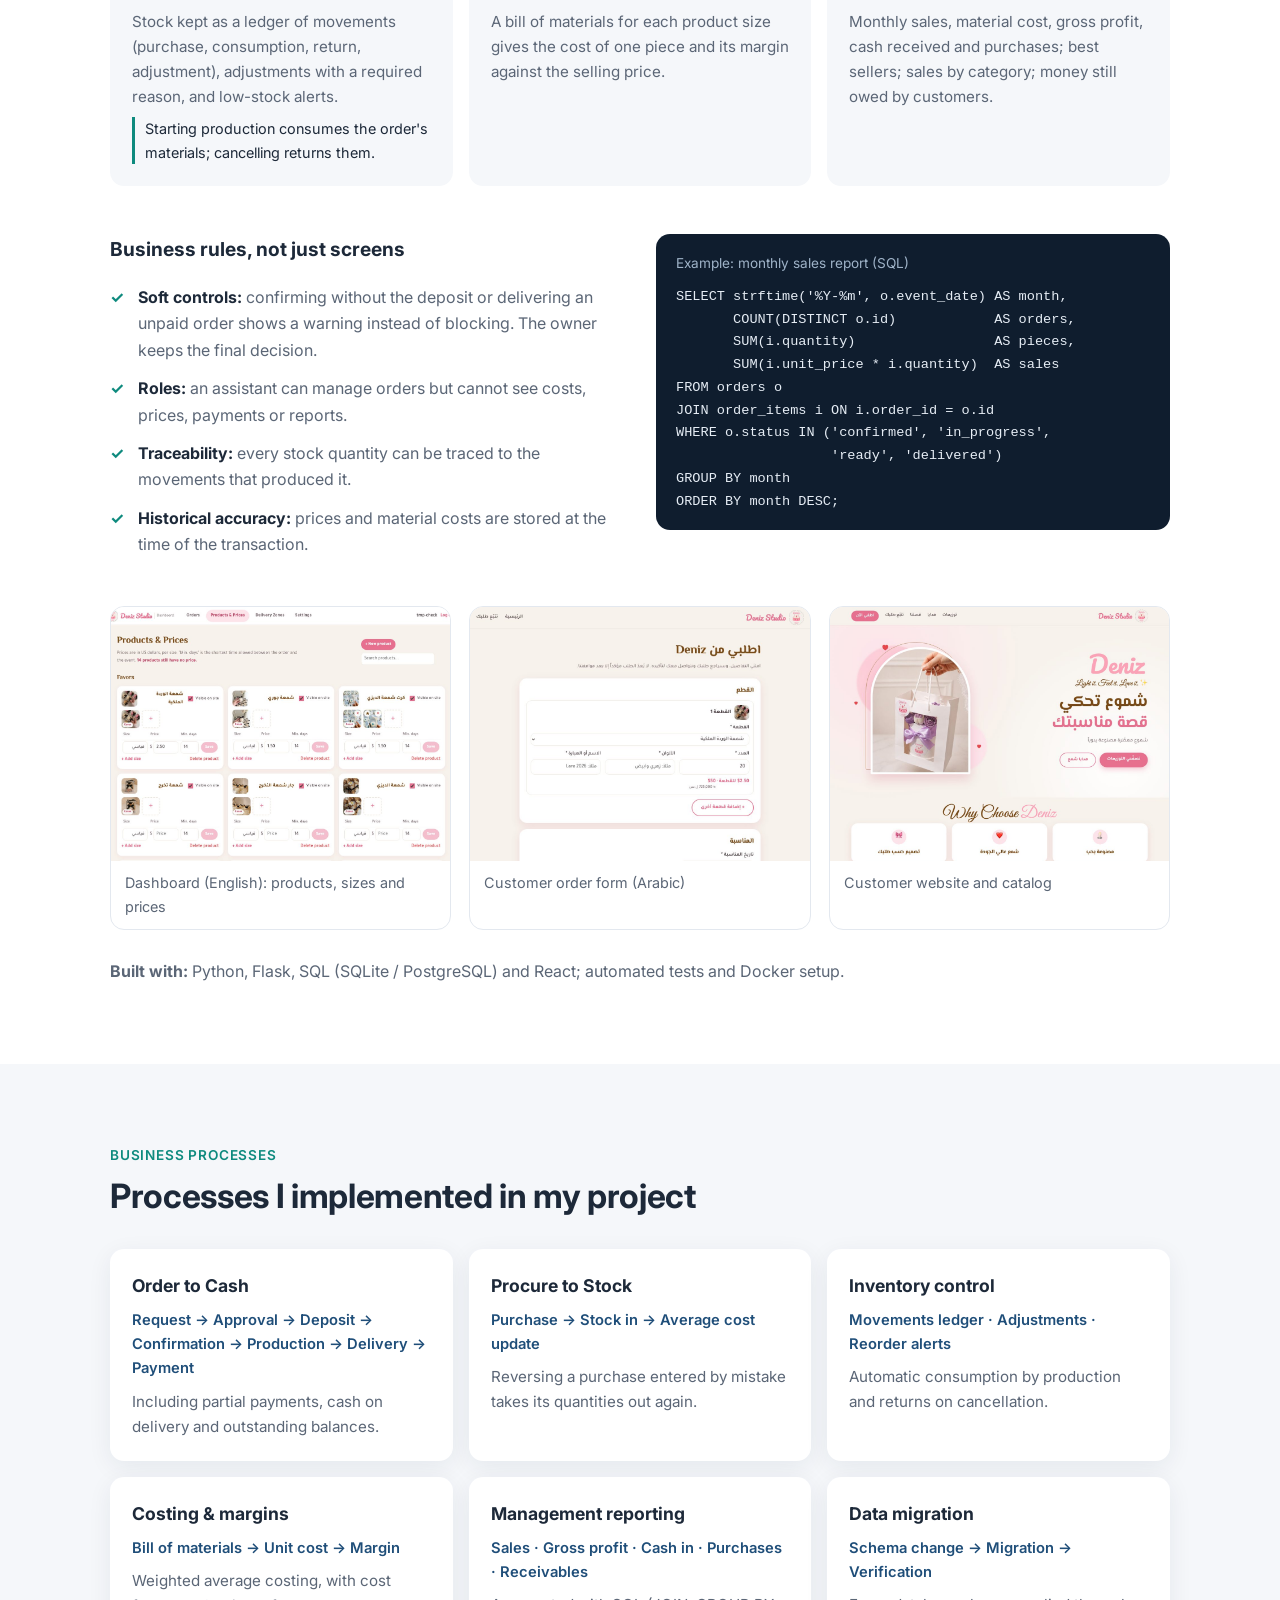
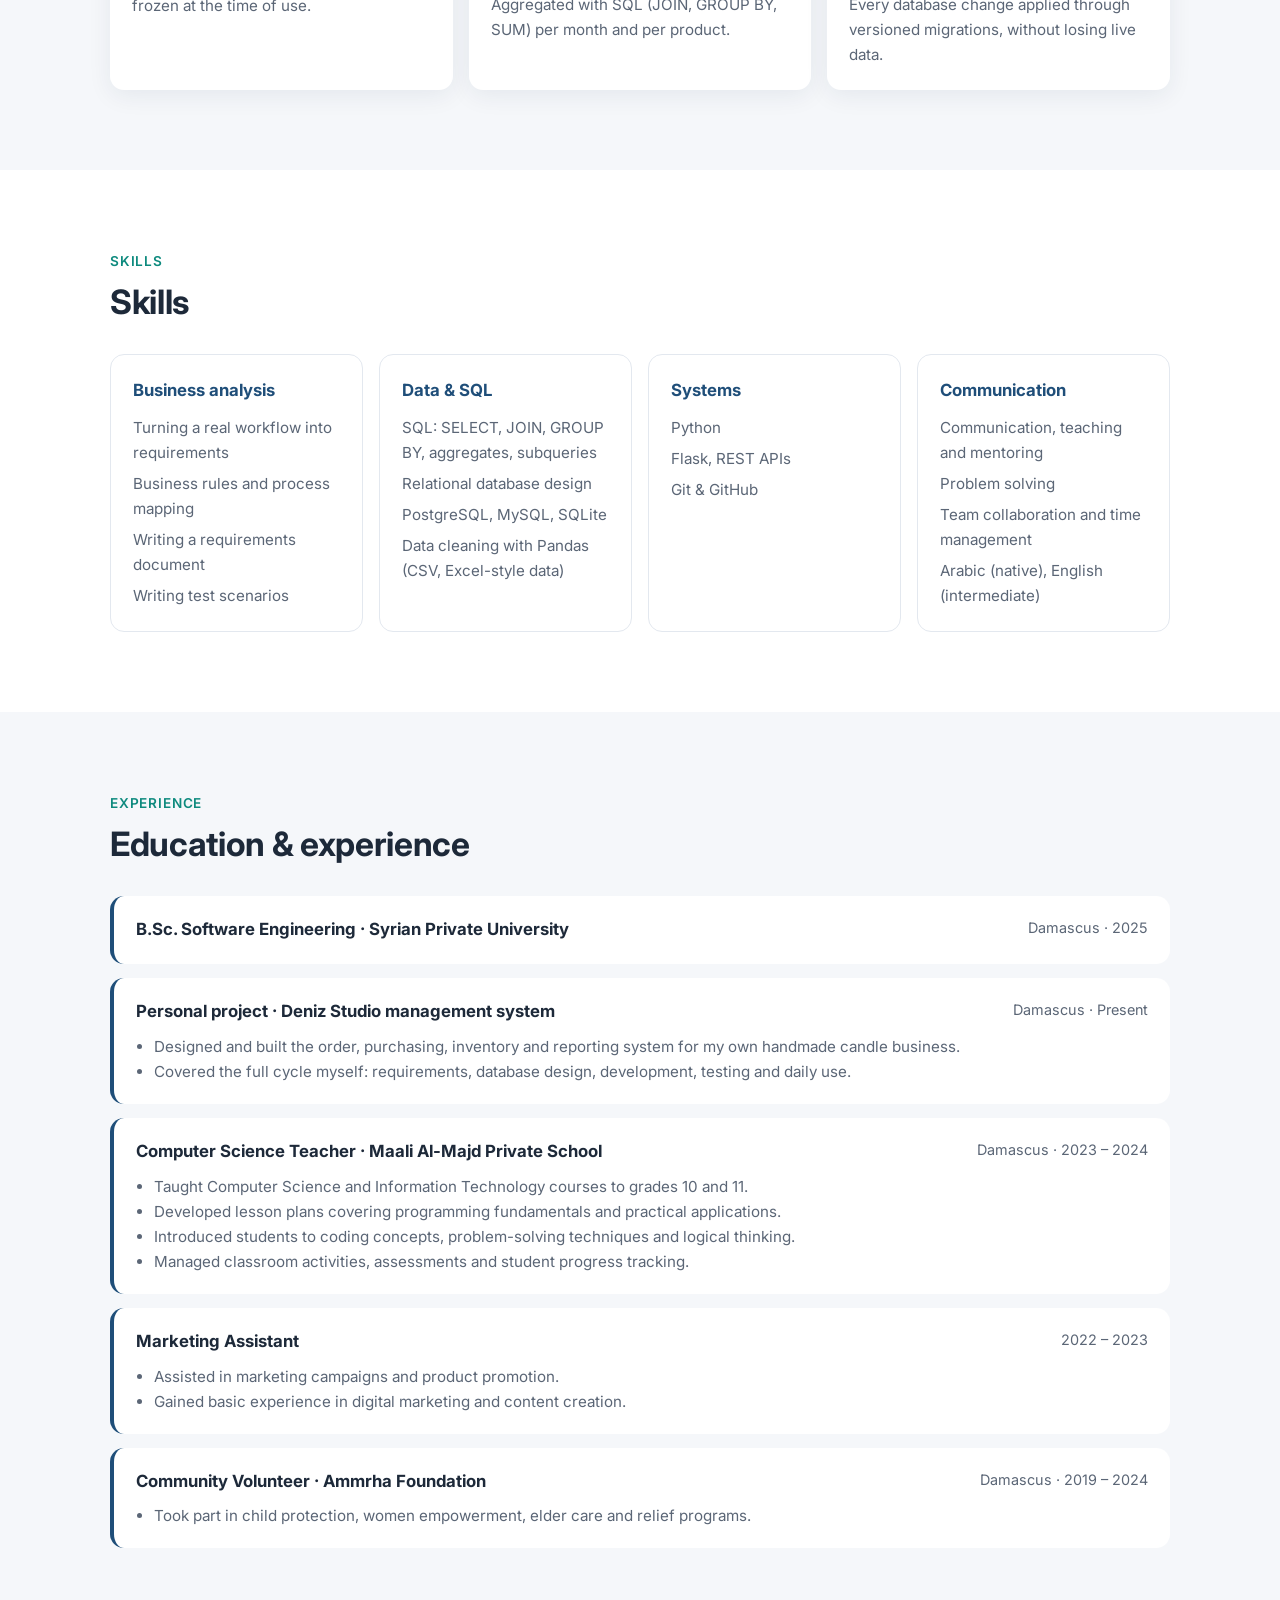
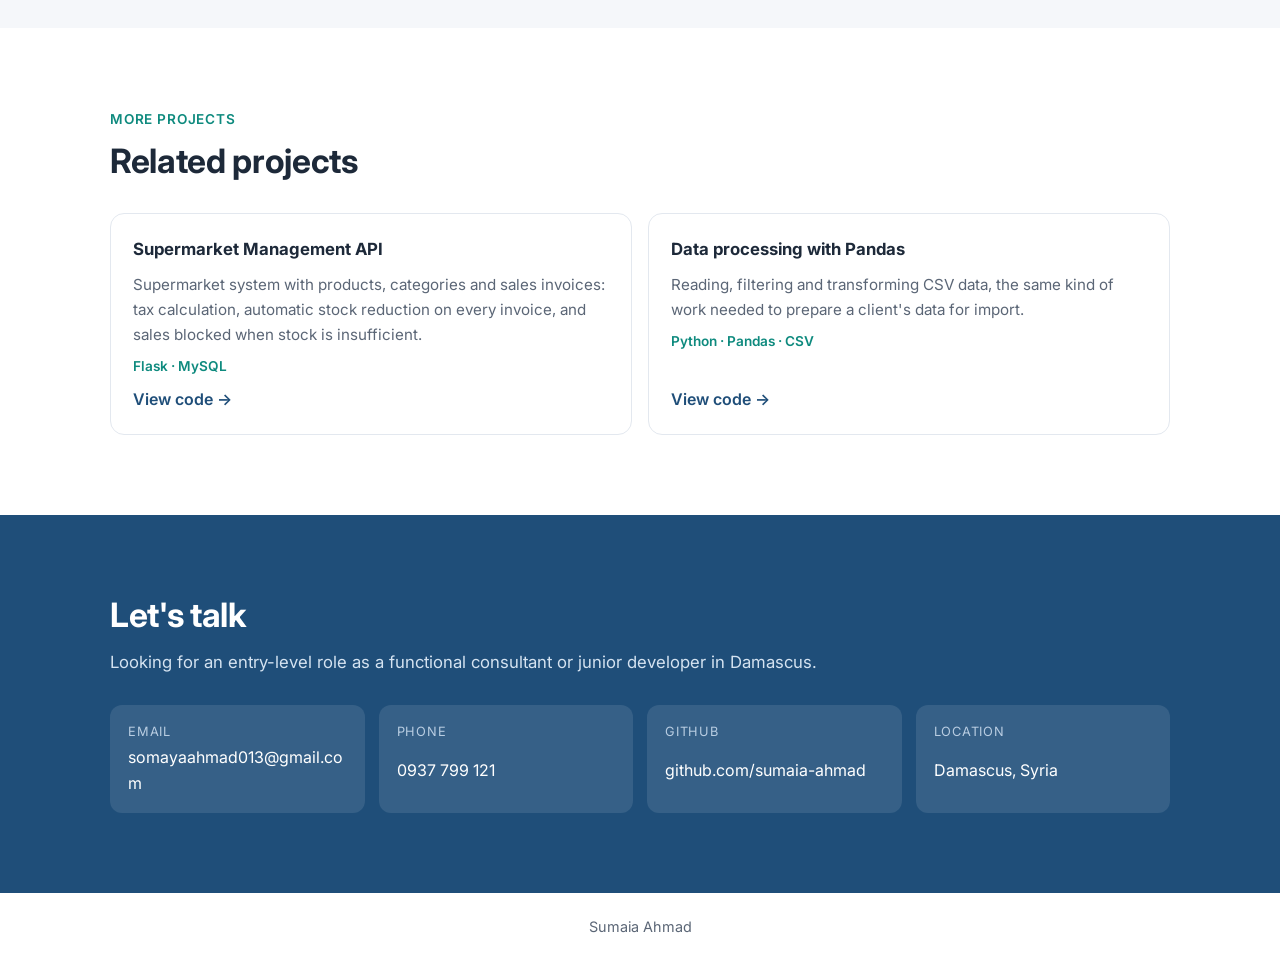
==== commit 52ef89c6: "Mention the full Deniz stack in the project line Co-Authored-By: Claude Opus 5.5 <noreply@anthropic." ====
--- a/index.html
+++ b/index.html
@@ -153,7 +153,7 @@
                 </div>
 
                 <p class="stack">
-                    <strong>Built with:</strong> Python, Flask and SQL (SQLite / PostgreSQL).
+                    <strong>Built with:</strong> Python, Flask, SQL (SQLite / PostgreSQL) and React; automated tests and Docker setup.
                 </p>
             </div>
         </section>
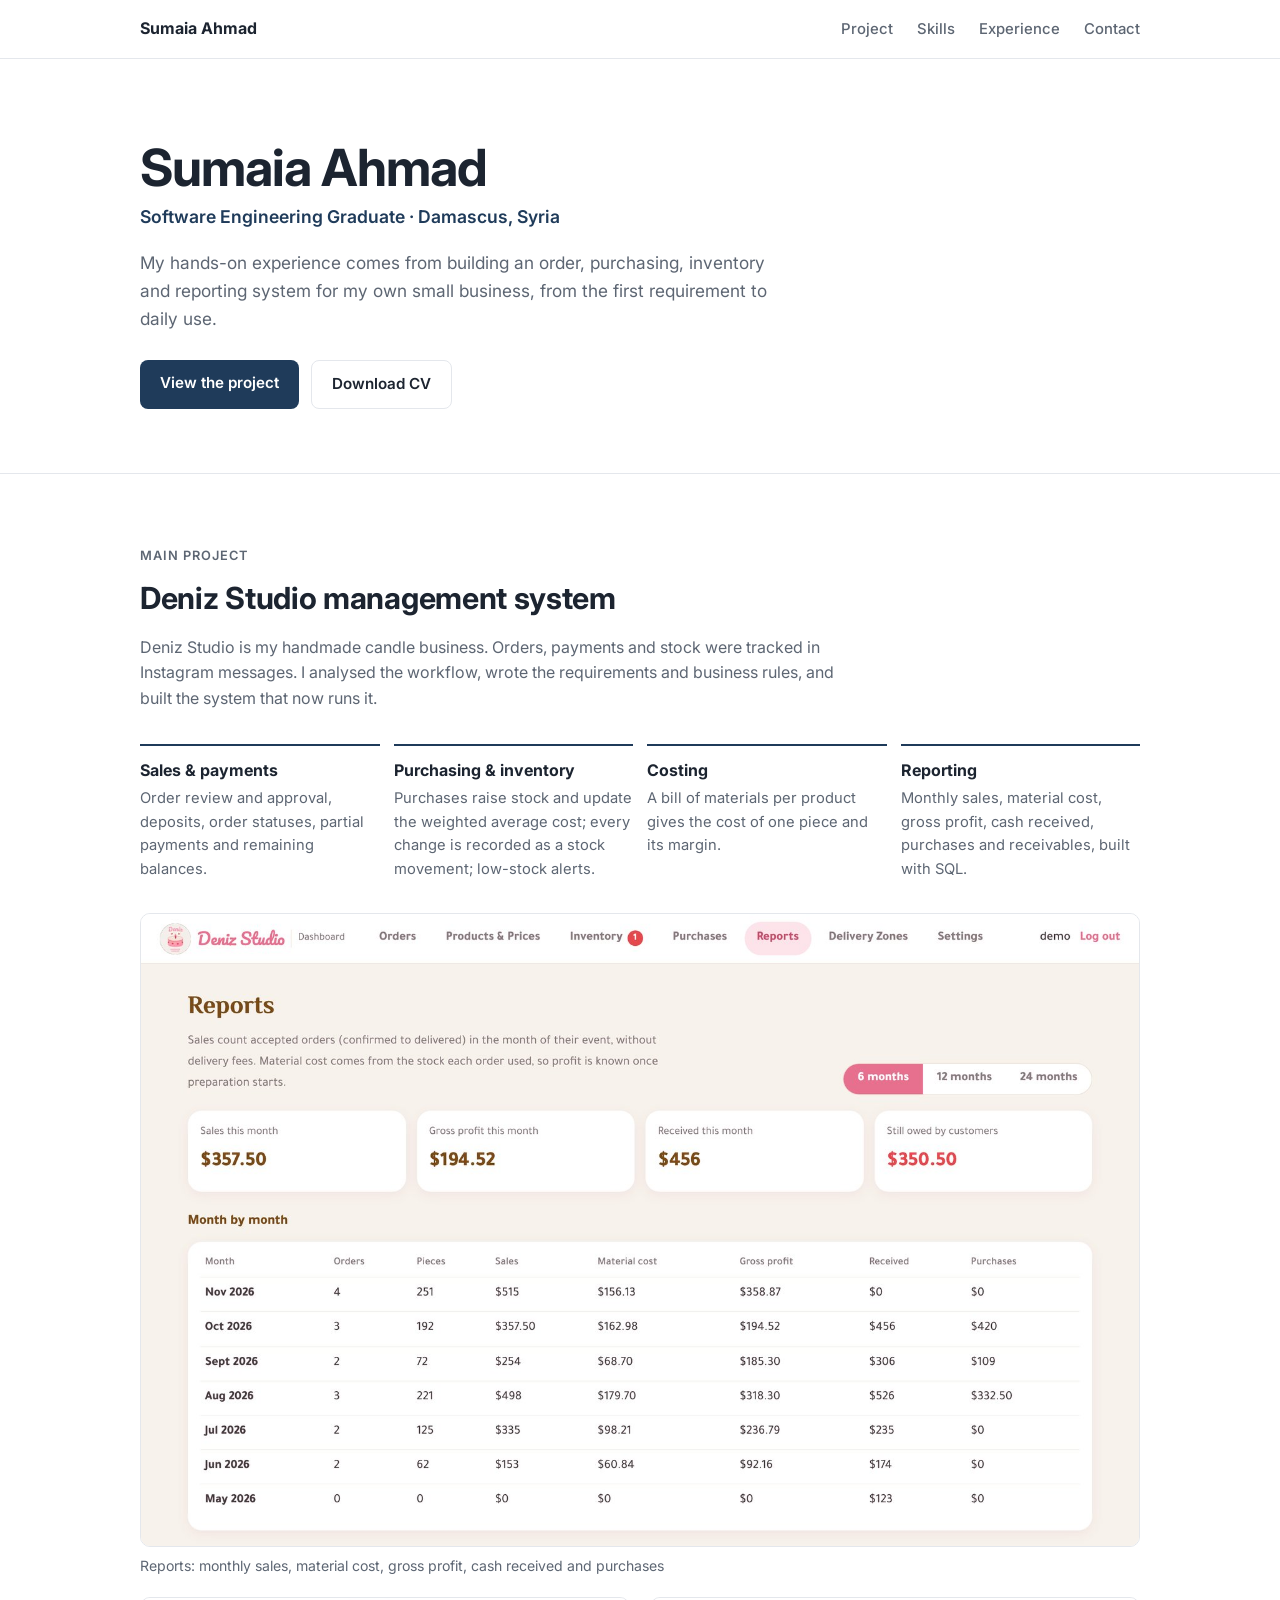
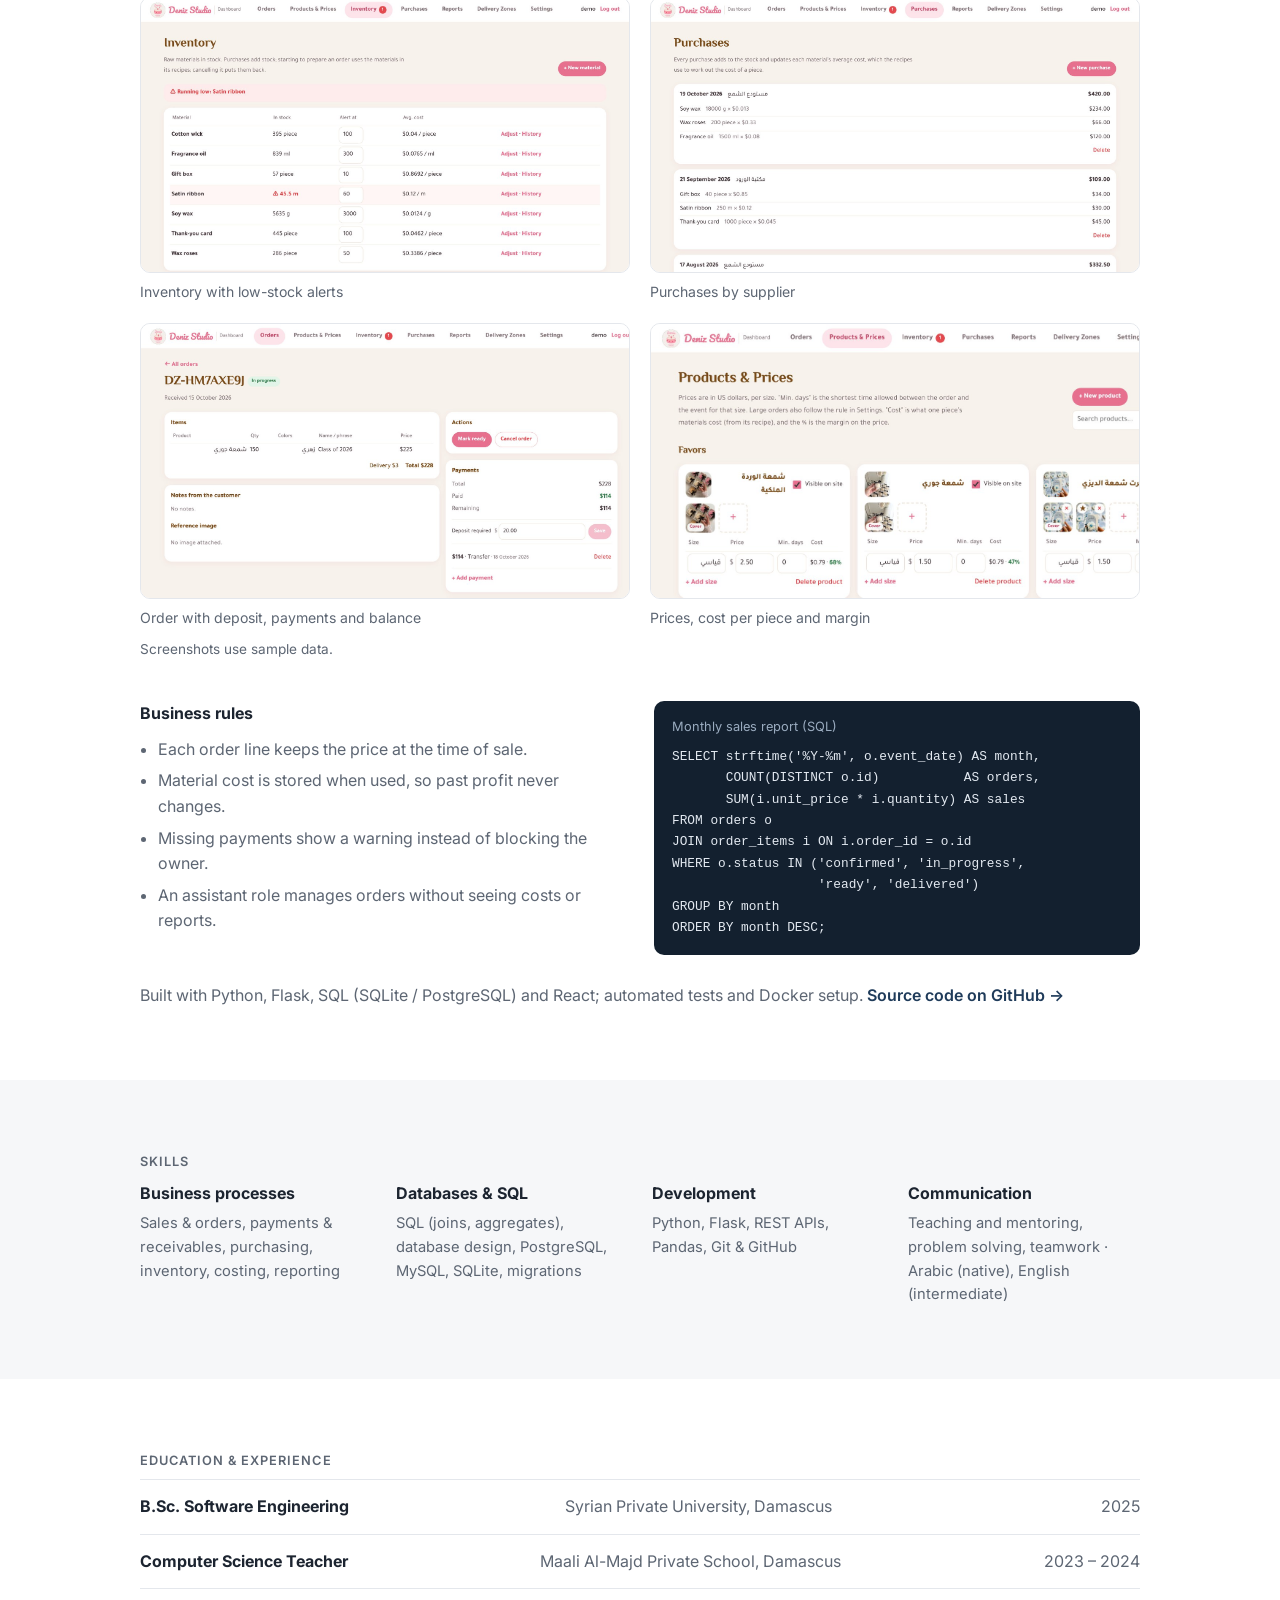
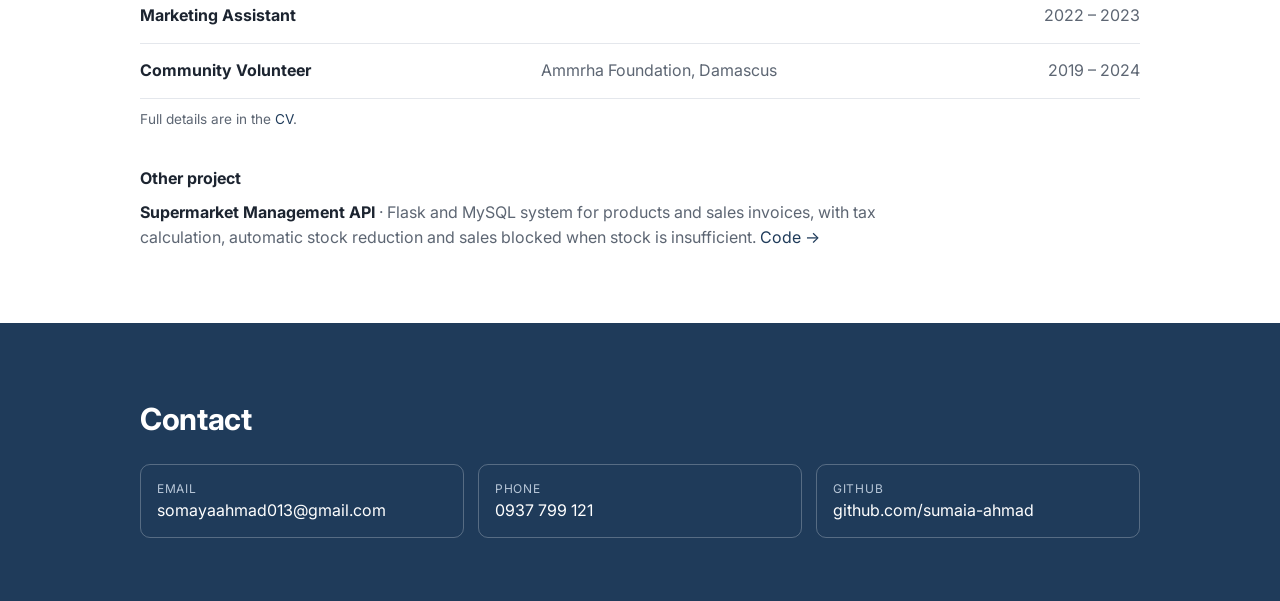
==== commit 813dad70: "Shorter, more formal portfolio with new dashboard screenshots (sample data) Co-Authored-By: Claude O" ====
--- a/index.html
+++ b/index.html
@@ -3,11 +3,11 @@
 <head>
     <meta charset="UTF-8">
     <meta name="viewport" content="width=device-width, initial-scale=1.0">
-    <title>Sumaia Ahmad · Software Engineer, Business Systems</title>
-    <meta name="description" content="Software engineer who builds and supports business systems: sales, purchasing, inventory, costing and reporting.">
+    <title>Sumaia Ahmad · Software Engineering Graduate</title>
+    <meta name="description" content="Software engineering graduate. Built an order, purchasing, inventory and reporting system for my own business.">
     <link rel="preconnect" href="https://fonts.googleapis.com">
     <link rel="preconnect" href="https://fonts.gstatic.com" crossorigin>
-    <link href="https://fonts.googleapis.com/css2?family=Inter:wght@400;500;600;700&family=JetBrains+Mono:wght@400;500&display=swap" rel="stylesheet">
+    <link href="https://fonts.googleapis.com/css2?family=Inter:wght@400;500;600;700&family=JetBrains+Mono:wght@400&display=swap" rel="stylesheet">
     <link rel="stylesheet" href="style.css">
 </head>
 <body>
@@ -15,8 +15,7 @@
         <nav class="container nav">
             <a href="#top" class="logo">Sumaia Ahmad</a>
             <ul class="nav-links">
-                <li><a href="#case-study">Case study</a></li>
-                <li><a href="#processes">Processes</a></li>
+                <li><a href="#project">Project</a></li>
                 <li><a href="#skills">Skills</a></li>
                 <li><a href="#experience">Experience</a></li>
                 <li><a href="#contact">Contact</a></li>
@@ -25,109 +24,89 @@
     </header>
 
     <main id="top">
-        <!-- Hero -->
         <section class="hero">
             <div class="container">
-                <p class="eyebrow">Software Engineering Graduate · Business Systems</p>
-                <h1>I turn how a business really works into a system people can rely on.</h1>
+                <h1>Sumaia Ahmad</h1>
+                <p class="role">Software Engineering Graduate · Damascus, Syria</p>
                 <p class="lead">
-                    I'm a software engineering graduate. My hands-on experience comes from building a complete order,
-                    purchasing, inventory and reporting system for my own small business, from the first requirement to
-                    daily use.
+                    My hands-on experience comes from building an order, purchasing, inventory and reporting system
+                    for my own small business, from the first requirement to daily use.
                 </p>
                 <div class="cta">
-                    <a href="#case-study" class="btn btn-primary">See the case study</a>
-                    <a href="https://github.com/sumaia-ahmad/deniz-candles" class="btn btn-secondary" target="_blank" rel="noopener">Source code on GitHub</a>
+                    <a href="#project" class="btn btn-primary">View the project</a>
                     <a href="Sumaia_Ahmad_CV.pdf" class="btn btn-secondary" download>Download CV</a>
                 </div>
-                <ul class="hero-facts">
-                    <li><strong>6</strong> business modules</li>
-                    <li>B.Sc. Software Engineering, 2025</li>
-                </ul>
             </div>
         </section>
 
-        <!-- Case study -->
-        <section id="case-study" class="section">
+        <section id="project" class="section">
             <div class="container">
-                <p class="eyebrow">Case study</p>
-                <h2>Deniz Studio · order &amp; inventory management system</h2>
+                <p class="eyebrow">Main project</p>
+                <h2>Deniz Studio management system</h2>
                 <p class="section-lead">
-                    Deniz Studio is my handmade scented-candle business in Damascus. Orders used to live in Instagram
-                    messages: details got lost, deadlines slipped, customers kept asking about their orders, and I could
-                    not tell my real monthly profit. I analysed the workflow, wrote the requirements, and built the
-                    system that now runs the business.
+                    Deniz Studio is my handmade candle business. Orders, payments and stock were tracked in Instagram
+                    messages. I analysed the workflow, wrote the requirements and business rules, and built the
+                    system that now runs it.
                 </p>
 
-                <div class="steps">
-                    <div class="step">
-                        <span class="step-num">1</span>
-                        <h3>Analyse</h3>
-                        <p>Mapped the real workflow: how orders arrive, when a deposit is needed, how stock is used, where money gets lost.</p>
+                <div class="modules">
+                    <div class="module">
+                        <h3>Sales &amp; payments</h3>
+                        <p>Order review and approval, deposits, order statuses, partial payments and remaining balances.</p>
                     </div>
-                    <div class="step">
-                        <span class="step-num">2</span>
-                        <h3>Specify</h3>
-                        <p>Wrote a requirements document with numbered functional requirements and business rules, and resolved open questions one by one.</p>
+                    <div class="module">
+                        <h3>Purchasing &amp; inventory</h3>
+                        <p>Purchases raise stock and update the weighted average cost; every change is recorded as a stock movement; low-stock alerts.</p>
                     </div>
-                    <div class="step">
-                        <span class="step-num">3</span>
-                        <h3>Build &amp; test</h3>
-                        <p>Implemented the business rules and tested every workflow with real scenarios.</p>
+                    <div class="module">
+                        <h3>Costing</h3>
+                        <p>A bill of materials per product gives the cost of one piece and its margin.</p>
                     </div>
-                    <div class="step">
-                        <span class="step-num">4</span>
-                        <h3>Use &amp; improve</h3>
-                        <p>Use it daily with real orders, and refine it when the business changes (for example, new lead-time rules for large orders).</p>
+                    <div class="module">
+                        <h3>Reporting</h3>
+                        <p>Monthly sales, material cost, gross profit, cash received, purchases and receivables, built with SQL.</p>
                     </div>
                 </div>
 
-                <h3 class="sub-title">What the system covers</h3>
-                <div class="modules">
-                    <article class="module">
-                        <h4>🧾 Sales &amp; orders</h4>
-                        <p>Online requests go through review: approve, reject with a reason, or propose a new date. Then deposit, confirmation, production, delivery.</p>
-                        <p class="note">Each order line keeps the price at the time of sale, so later price changes never alter past orders.</p>
-                    </article>
-                    <article class="module">
-                        <h4>💳 Payments &amp; receivables</h4>
-                        <p>Deposits, partial payments, transfers with receipts, cash held by the driver until handed over. Every order shows total, paid and remaining.</p>
-                    </article>
-                    <article class="module">
-                        <h4>🛒 Purchasing</h4>
-                        <p>Purchase documents with supplier and lines. Saving a purchase raises stock and updates each material's weighted average cost.</p>
-                    </article>
-                    <article class="module">
-                        <h4>📦 Inventory</h4>
-                        <p>Stock kept as a ledger of movements (purchase, consumption, return, adjustment), adjustments with a required reason, and low-stock alerts.</p>
-                        <p class="note">Starting production consumes the order's materials; cancelling returns them.</p>
-                    </article>
-                    <article class="module">
-                        <h4>🧮 Costing</h4>
-                        <p>A bill of materials for each product size gives the cost of one piece and its margin against the selling price.</p>
-                    </article>
-                    <article class="module">
-                        <h4>📊 Reporting</h4>
-                        <p>Monthly sales, material cost, gross profit, cash received and purchases; best sellers; sales by category; money still owed by customers.</p>
-                    </article>
+                <figure class="shot shot-main">
+                    <a href="images/reports.jpg" target="_blank" rel="noopener"><img src="images/reports.jpg" alt="Reports page: monthly sales, material cost, gross profit, cash received and purchases"></a>
+                    <figcaption>Reports: monthly sales, material cost, gross profit, cash received and purchases</figcaption>
+                </figure>
+                <div class="shots">
+                    <figure class="shot">
+                        <a href="images/inventory.jpg" target="_blank" rel="noopener"><img src="images/inventory.jpg" alt="Inventory page with stock levels and a low-stock alert" loading="lazy"></a>
+                        <figcaption>Inventory with low-stock alerts</figcaption>
+                    </figure>
+                    <figure class="shot">
+                        <a href="images/purchases.jpg" target="_blank" rel="noopener"><img src="images/purchases.jpg" alt="Purchases list by supplier" loading="lazy"></a>
+                        <figcaption>Purchases by supplier</figcaption>
+                    </figure>
+                    <figure class="shot">
+                        <a href="images/order-detail.jpg" target="_blank" rel="noopener"><img src="images/order-detail.jpg" alt="Order details with payments and remaining balance" loading="lazy"></a>
+                        <figcaption>Order with deposit, payments and balance</figcaption>
+                    </figure>
+                    <figure class="shot">
+                        <a href="images/products.jpg" target="_blank" rel="noopener"><img src="images/products.jpg" alt="Products with price, cost per piece and margin" loading="lazy"></a>
+                        <figcaption>Prices, cost per piece and margin</figcaption>
+                    </figure>
                 </div>
+                <p class="note">Screenshots use sample data.</p>
 
-                <div class="highlights">
+                <div class="details">
                     <div>
-                        <h3 class="sub-title">Business rules, not just screens</h3>
-                        <ul class="check-list">
-                            <li><strong>Soft controls:</strong> confirming without the deposit or delivering an unpaid order shows a warning instead of blocking. The owner keeps the final decision.</li>
-                            <li><strong>Roles:</strong> an assistant can manage orders but cannot see costs, prices, payments or reports.</li>
-                            <li><strong>Traceability:</strong> every stock quantity can be traced to the movements that produced it.</li>
-                            <li><strong>Historical accuracy:</strong> prices and material costs are stored at the time of the transaction.</li>
+                        <h3>Business rules</h3>
+                        <ul class="rules">
+                            <li>Each order line keeps the price at the time of sale.</li>
+                            <li>Material cost is stored when used, so past profit never changes.</li>
+                            <li>Missing payments show a warning instead of blocking the owner.</li>
+                            <li>An assistant role manages orders without seeing costs or reports.</li>
                         </ul>
                     </div>
                     <div class="code-card">
-                        <p class="code-title">Example: monthly sales report (SQL)</p>
+                        <p class="code-title">Monthly sales report (SQL)</p>
 <pre><code>SELECT strftime('%Y-%m', o.event_date) AS month,
-       COUNT(DISTINCT o.id)            AS orders,
-       SUM(i.quantity)                 AS pieces,
-       SUM(i.unit_price * i.quantity)  AS sales
+       COUNT(DISTINCT o.id)           AS orders,
+       SUM(i.unit_price * i.quantity) AS sales
 FROM orders o
 JOIN order_items i ON i.order_id = o.id
 WHERE o.status IN ('confirmed', 'in_progress',
@@ -137,208 +116,67 @@
                     </div>
                 </div>
 
-                <div class="gallery">
-                    <figure>
-                        <img src="images/admin.jpg" alt="Dashboard: products, sizes and prices" loading="lazy">
-                        <figcaption>Dashboard (English): products, sizes and prices</figcaption>
-                    </figure>
-                    <figure>
-                        <img src="images/order.jpg" alt="Customer order form in Arabic" loading="lazy">
-                        <figcaption>Customer order form (Arabic)</figcaption>
-                    </figure>
-                    <figure>
-                        <img src="images/home.jpg" alt="Customer website catalog" loading="lazy">
-                        <figcaption>Customer website and catalog</figcaption>
-                    </figure>
-                </div>
-
                 <p class="stack">
-                    <strong>Built with:</strong> Python, Flask, SQL (SQLite / PostgreSQL) and React; automated tests and Docker setup.
+                    Built with Python, Flask, SQL (SQLite / PostgreSQL) and React; automated tests and Docker setup.
+                    <a href="https://github.com/sumaia-ahmad/deniz-candles" target="_blank" rel="noopener">Source code on GitHub →</a>
                 </p>
             </div>
         </section>
 
-        <!-- Processes -->
-        <section id="processes" class="section section-alt">
+        <section id="skills" class="section section-alt">
             <div class="container">
-                <p class="eyebrow">Business processes</p>
-                <h2>Processes I implemented in my project</h2>
-                <div class="process-grid">
-                    <div class="process">
-                        <h3>Order to Cash</h3>
-                        <p class="flow">Request → Approval → Deposit → Confirmation → Production → Delivery → Payment</p>
-                        <p>Including partial payments, cash on delivery and outstanding balances.</p>
+                <p class="eyebrow">Skills</p>
+                <div class="skills">
+                    <div>
+                        <h3>Business processes</h3>
+                        <p>Sales &amp; orders, payments &amp; receivables, purchasing, inventory, costing, reporting</p>
                     </div>
-                    <div class="process">
-                        <h3>Procure to Stock</h3>
-                        <p class="flow">Purchase → Stock in → Average cost update</p>
-                        <p>Reversing a purchase entered by mistake takes its quantities out again.</p>
+                    <div>
+                        <h3>Databases &amp; SQL</h3>
+                        <p>SQL (joins, aggregates), database design, PostgreSQL, MySQL, SQLite, migrations</p>
                     </div>
-                    <div class="process">
-                        <h3>Inventory control</h3>
-                        <p class="flow">Movements ledger · Adjustments · Reorder alerts</p>
-                        <p>Automatic consumption by production and returns on cancellation.</p>
+                    <div>
+                        <h3>Development</h3>
+                        <p>Python, Flask, REST APIs, Pandas, Git &amp; GitHub</p>
                     </div>
-                    <div class="process">
-                        <h3>Costing &amp; margins</h3>
-                        <p class="flow">Bill of materials → Unit cost → Margin</p>
-                        <p>Weighted average costing, with cost frozen at the time of use.</p>
-                    </div>
-                    <div class="process">
-                        <h3>Management reporting</h3>
-                        <p class="flow">Sales · Gross profit · Cash in · Purchases · Receivables</p>
-                        <p>Aggregated with SQL (JOIN, GROUP BY, SUM) per month and per product.</p>
-                    </div>
-                    <div class="process">
-                        <h3>Data migration</h3>
-                        <p class="flow">Schema change → Migration → Verification</p>
-                        <p>Every database change applied through versioned migrations, without losing live data.</p>
+                    <div>
+                        <h3>Communication</h3>
+                        <p>Teaching and mentoring, problem solving, teamwork · Arabic (native), English (intermediate)</p>
                     </div>
                 </div>
             </div>
         </section>
 
-        <!-- Skills -->
-        <section id="skills" class="section">
+        <section id="experience" class="section">
             <div class="container">
-                <p class="eyebrow">Skills</p>
-                <h2>Skills</h2>
-                <div class="skills-grid">
-                    <div class="skill-card">
-                        <h3>Business analysis</h3>
-                        <ul>
-                            <li>Turning a real workflow into requirements</li>
-                            <li>Business rules and process mapping</li>
-                            <li>Writing a requirements document</li>
-                            <li>Writing test scenarios</li>
-                        </ul>
-                    </div>
-                    <div class="skill-card">
-                        <h3>Data &amp; SQL</h3>
-                        <ul>
-                            <li>SQL: SELECT, JOIN, GROUP BY, aggregates, subqueries</li>
-                            <li>Relational database design</li>
-                            <li>PostgreSQL, MySQL, SQLite</li>
-                            <li>Data cleaning with Pandas (CSV, Excel-style data)</li>
-                        </ul>
-                    </div>
-                    <div class="skill-card">
-                        <h3>Systems</h3>
-                        <ul>
-                            <li>Python</li>
-                            <li>Flask, REST APIs</li>
-                            <li>Git &amp; GitHub</li>
-                        </ul>
-                    </div>
-                    <div class="skill-card">
-                        <h3>Communication</h3>
-                        <ul>
-                            <li>Communication, teaching and mentoring</li>
-                            <li>Problem solving</li>
-                            <li>Team collaboration and time management</li>
-                            <li>Arabic (native), English (intermediate)</li>
-                        </ul>
-                    </div>
-                </div>
+                <p class="eyebrow">Education &amp; experience</p>
+                <ul class="timeline">
+                    <li><strong>B.Sc. Software Engineering</strong><span>Syrian Private University, Damascus</span><time>2025</time></li>
+                    <li><strong>Computer Science Teacher</strong><span>Maali Al-Majd Private School, Damascus</span><time>2023 – 2024</time></li>
+                    <li><strong>Marketing Assistant</strong><span></span><time>2022 – 2023</time></li>
+                    <li><strong>Community Volunteer</strong><span>Ammrha Foundation, Damascus</span><time>2019 – 2024</time></li>
+                </ul>
+                <p class="note">Full details are in the <a href="Sumaia_Ahmad_CV.pdf" download>CV</a>.</p>
+
+                <h3 class="sub-title">Other project</h3>
+                <p class="other">
+                    <strong>Supermarket Management API</strong> · Flask and MySQL system for products and sales invoices,
+                    with tax calculation, automatic stock reduction and sales blocked when stock is insufficient.
+                    <a href="https://github.com/sumaia-ahmad/Supermarket-Management-System-" target="_blank" rel="noopener">Code →</a>
+                </p>
             </div>
         </section>
 
-        <!-- Experience -->
-        <section id="experience" class="section section-alt">
-            <div class="container">
-                <p class="eyebrow">Experience</p>
-                <h2>Education &amp; experience</h2>
-                <div class="timeline">
-                    <div class="entry">
-                        <div class="entry-head">
-                            <h3>B.Sc. Software Engineering · Syrian Private University</h3>
-                            <span>Damascus · 2025</span>
-                        </div>
-                    </div>
-                    <div class="entry">
-                        <div class="entry-head">
-                            <h3>Personal project · Deniz Studio management system</h3>
-                            <span>Damascus · Present</span>
-                        </div>
-                        <ul>
-                            <li>Designed and built the order, purchasing, inventory and reporting system for my own handmade candle business.</li>
-                            <li>Covered the full cycle myself: requirements, database design, development, testing and daily use.</li>
-                        </ul>
-                    </div>
-                    <div class="entry">
-                        <div class="entry-head">
-                            <h3>Computer Science Teacher · Maali Al-Majd Private School</h3>
-                            <span>Damascus · 2023 – 2024</span>
-                        </div>
-                        <ul>
-                            <li>Taught Computer Science and Information Technology courses to grades 10 and 11.</li>
-                            <li>Developed lesson plans covering programming fundamentals and practical applications.</li>
-                            <li>Introduced students to coding concepts, problem-solving techniques and logical thinking.</li>
-                            <li>Managed classroom activities, assessments and student progress tracking.</li>
-                        </ul>
-                    </div>
-                    <div class="entry">
-                        <div class="entry-head">
-                            <h3>Marketing Assistant</h3>
-                            <span>2022 – 2023</span>
-                        </div>
-                        <ul>
-                            <li>Assisted in marketing campaigns and product promotion.</li>
-                            <li>Gained basic experience in digital marketing and content creation.</li>
-                        </ul>
-                    </div>
-                    <div class="entry">
-                        <div class="entry-head">
-                            <h3>Community Volunteer · Ammrha Foundation</h3>
-                            <span>Damascus · 2019 – 2024</span>
-                        </div>
-                        <ul>
-                            <li>Took part in child protection, women empowerment, elder care and relief programs.</li>
-                        </ul>
-                    </div>
-                </div>
-            </div>
-        </section>
-
-        <!-- Other projects -->
-        <section id="projects" class="section">
-            <div class="container">
-                <p class="eyebrow">More projects</p>
-                <h2>Related projects</h2>
-                <div class="project-grid">
-                    <article class="project">
-                        <h3>Supermarket Management API</h3>
-                        <p>Supermarket system with products, categories and sales invoices: tax calculation, automatic stock reduction on every invoice, and sales blocked when stock is insufficient.</p>
-                        <p class="tags">Flask · MySQL</p>
-                        <a href="https://github.com/sumaia-ahmad/Supermarket-Management-System-" target="_blank" rel="noopener">View code →</a>
-                    </article>
-                    <article class="project">
-                        <h3>Data processing with Pandas</h3>
-                        <p>Reading, filtering and transforming CSV data, the same kind of work needed to prepare a client's data for import.</p>
-                        <p class="tags">Python · Pandas · CSV</p>
-                        <a href="https://github.com/sumaia-ahmad/US-States-Game-" target="_blank" rel="noopener">View code →</a>
-                    </article>
-                </div>
-            </div>
-        </section>
-
-        <!-- Contact -->
         <section id="contact" class="section contact">
             <div class="container">
-                <h2>Let's talk</h2>
-                <p class="section-lead">Looking for an entry-level role as a functional consultant or junior developer in Damascus.</p>
+                <h2>Contact</h2>
                 <div class="contact-grid">
-                    <a href="mailto:somayaahmad013@gmail.com" class="contact-item"><span>Email</span>somayaahmad013@gmail.com</a>
-                    <a href="tel:+963937799121" class="contact-item"><span>Phone</span>0937 799 121</a>
-                    <a href="https://github.com/sumaia-ahmad" class="contact-item" target="_blank" rel="noopener"><span>GitHub</span>github.com/sumaia-ahmad</a>
-                    <div class="contact-item"><span>Location</span>Damascus, Syria</div>
+                    <a href="mailto:somayaahmad013@gmail.com"><span>Email</span>somayaahmad013@gmail.com</a>
+                    <a href="tel:+963937799121"><span>Phone</span>0937 799 121</a>
+                    <a href="https://github.com/sumaia-ahmad" target="_blank" rel="noopener"><span>GitHub</span>github.com/sumaia-ahmad</a>
                 </div>
             </div>
         </section>
     </main>
-
-    <footer class="footer">
-        <div class="container">Sumaia Ahmad</div>
-    </footer>
 </body>
 </html>
--- a/style.css
+++ b/style.css
@@ -1,15 +1,11 @@
 :root {
     --bg: #ffffff;
-    --bg-alt: #f5f7fa;
-    --text: #1d2939;
-    --muted: #5b6676;
-    --line: #e3e8ef;
-    --primary: #1f4e79;
-    --primary-soft: #e8f0f8;
-    --accent: #0e8a7e;
-    --code-bg: #0f1d2e;
-    --radius: 14px;
-    --shadow: 0 6px 24px rgba(16, 37, 66, 0.07);
+    --bg-alt: #f6f7f9;
+    --text: #1c2430;
+    --muted: #5d6673;
+    --line: #e4e7ec;
+    --primary: #1f3b5a;
+    --radius: 10px;
 }
 
 * {
@@ -20,14 +16,14 @@
 
 html {
     scroll-behavior: smooth;
-    scroll-padding-top: 72px;
+    scroll-padding-top: 64px;
 }
 
 body {
     font-family: 'Inter', system-ui, -apple-system, 'Segoe UI', sans-serif;
     background: var(--bg);
     color: var(--text);
-    line-height: 1.65;
+    line-height: 1.6;
     overflow-x: hidden;
 }
 
@@ -41,8 +37,12 @@
     text-decoration: none;
 }
 
+a:hover {
+    text-decoration: underline;
+}
+
 .container {
-    max-width: 1100px;
+    max-width: 1040px;
     margin: 0 auto;
     padding: 0 20px;
 }
@@ -52,7 +52,7 @@
     position: sticky;
     top: 0;
     z-index: 10;
-    background: rgba(255, 255, 255, 0.94);
+    background: rgba(255, 255, 255, 0.95);
     backdrop-filter: blur(8px);
     border-bottom: 1px solid var(--line);
 }
@@ -62,57 +62,49 @@
     align-items: center;
     justify-content: space-between;
     gap: 16px;
-    min-height: 64px;
+    min-height: 58px;
 }
 
 .logo {
     font-weight: 700;
-    font-size: 1.1rem;
     color: var(--text);
 }
 
 .nav-links {
     display: flex;
-    gap: 22px;
+    gap: 24px;
     list-style: none;
 }
 
 .nav-links a {
     color: var(--muted);
+    font-size: 0.93rem;
     font-weight: 500;
-    font-size: 0.95rem;
-}
-
-.nav-links a:hover {
-    color: var(--primary);
 }
 
 /* Hero */
 .hero {
-    padding: 88px 0 72px;
-    background: linear-gradient(180deg, var(--primary-soft) 0%, var(--bg) 100%);
-}
-
-.eyebrow {
-    color: var(--accent);
+    padding: 80px 0 64px;
+    border-bottom: 1px solid var(--line);
+}
+
+.hero h1 {
+    font-size: clamp(2.2rem, 5vw, 3.2rem);
+    letter-spacing: -0.02em;
+    line-height: 1.1;
+}
+
+.role {
+    margin-top: 8px;
+    font-size: 1.1rem;
     font-weight: 600;
-    font-size: 0.85rem;
-    letter-spacing: 0.06em;
-    text-transform: uppercase;
-    margin-bottom: 10px;
-}
-
-.hero h1 {
-    font-size: clamp(2rem, 4.5vw, 3rem);
-    line-height: 1.15;
-    max-width: 820px;
-    letter-spacing: -0.02em;
+    color: var(--primary);
 }
 
 .lead {
     margin-top: 18px;
-    max-width: 700px;
-    font-size: 1.12rem;
+    max-width: 640px;
+    font-size: 1.08rem;
     color: var(--muted);
 }
 
@@ -125,15 +117,14 @@
 
 .btn {
     display: inline-block;
-    padding: 12px 22px;
-    border-radius: 10px;
+    padding: 11px 20px;
+    border-radius: 8px;
     font-weight: 600;
-    transition: transform 0.15s, box-shadow 0.15s;
+    font-size: 0.95rem;
 }
 
 .btn:hover {
-    transform: translateY(-1px);
-    box-shadow: var(--shadow);
+    text-decoration: none;
 }
 
 .btn-primary {
@@ -142,196 +133,130 @@
 }
 
 .btn-secondary {
-    background: #fff;
-    color: var(--primary);
-    border: 1.5px solid var(--primary);
-}
-
-.hero-facts {
-    display: flex;
-    flex-wrap: wrap;
-    gap: 10px 28px;
-    margin-top: 40px;
-    list-style: none;
-    color: var(--muted);
-}
-
-.hero-facts strong {
-    color: var(--primary);
-    font-size: 1.3rem;
-    margin-right: 4px;
+    border: 1.5px solid var(--line);
+    color: var(--text);
 }
 
 /* Sections */
 .section {
-    padding: 80px 0;
+    padding: 72px 0;
 }
 
 .section-alt {
     background: var(--bg-alt);
 }
 
+.eyebrow {
+    font-size: 0.8rem;
+    font-weight: 600;
+    letter-spacing: 0.08em;
+    text-transform: uppercase;
+    color: var(--muted);
+    margin-bottom: 8px;
+}
+
 h2 {
-    font-size: clamp(1.6rem, 3vw, 2.1rem);
-    line-height: 1.2;
+    font-size: clamp(1.5rem, 3vw, 1.9rem);
     letter-spacing: -0.01em;
 }
 
+h3 {
+    font-size: 1rem;
+}
+
 .section-lead {
-    margin-top: 14px;
-    max-width: 780px;
-    color: var(--muted);
-    font-size: 1.05rem;
-}
-
-.sub-title {
-    font-size: 1.2rem;
-    margin: 48px 0 18px;
-}
-
-/* Case study */
-.steps {
-    display: grid;
-    grid-template-columns: repeat(auto-fit, minmax(220px, 1fr));
-    gap: 16px;
-    margin-top: 36px;
-}
-
-.step {
+    margin-top: 12px;
+    max-width: 720px;
+    color: var(--muted);
+}
+
+.note {
+    margin-top: 10px;
+    font-size: 0.85rem;
+    color: var(--muted);
+}
+
+/* Project */
+.modules {
+    display: grid;
+    grid-template-columns: repeat(4, 1fr);
+    gap: 14px;
+    margin: 32px 0;
+}
+
+.module {
+    border-top: 2px solid var(--primary);
+    padding-top: 12px;
+}
+
+.module p {
+    margin-top: 4px;
+    font-size: 0.92rem;
+    color: var(--muted);
+}
+
+.shot img {
+    width: 100%;
     border: 1px solid var(--line);
     border-radius: var(--radius);
-    padding: 20px;
-}
-
-.step-num {
-    display: inline-grid;
-    place-items: center;
-    width: 30px;
-    height: 30px;
-    border-radius: 50%;
-    background: var(--primary-soft);
-    color: var(--primary);
-    font-weight: 700;
-    margin-bottom: 10px;
-}
-
-.step h3 {
-    font-size: 1.05rem;
-    margin-bottom: 4px;
-}
-
-.step p {
-    color: var(--muted);
-    font-size: 0.95rem;
-}
-
-.modules {
-    display: grid;
-    grid-template-columns: repeat(auto-fit, minmax(300px, 1fr));
-    gap: 16px;
-}
-
-.module {
-    background: var(--bg-alt);
+}
+
+.shot figcaption {
+    margin-top: 8px;
+    font-size: 0.88rem;
+    color: var(--muted);
+}
+
+.shot-main {
+    margin-bottom: 20px;
+}
+
+.shots {
+    display: grid;
+    grid-template-columns: repeat(2, 1fr);
+    gap: 20px;
+}
+
+.shots img {
+    aspect-ratio: 16 / 9;
+    object-fit: cover;
+    object-position: left top;
+}
+
+.details {
+    display: grid;
+    grid-template-columns: 1fr 1fr;
+    gap: 28px;
+    margin-top: 40px;
+    align-items: start;
+}
+
+.rules {
+    margin-top: 10px;
+    padding-left: 18px;
+    color: var(--muted);
+    display: grid;
+    gap: 6px;
+}
+
+.code-card {
+    background: #13202f;
     border-radius: var(--radius);
-    padding: 22px;
-}
-
-.module h4 {
-    font-size: 1.05rem;
-    margin-bottom: 6px;
-}
-
-.module p {
-    color: var(--muted);
-    font-size: 0.95rem;
-}
-
-.module .note {
-    margin-top: 8px;
-    padding-left: 10px;
-    border-left: 3px solid var(--accent);
-    color: var(--text);
-    font-size: 0.9rem;
-}
-
-.highlights {
-    display: grid;
-    grid-template-columns: repeat(auto-fit, minmax(320px, 1fr));
-    gap: 0 32px;
-    align-items: start;
-}
-
-.check-list {
-    list-style: none;
-    display: grid;
-    gap: 12px;
-}
-
-.check-list li {
-    position: relative;
-    padding-left: 28px;
-    color: var(--muted);
-}
-
-.check-list li::before {
-    content: '✓';
-    position: absolute;
-    left: 0;
-    color: var(--accent);
-    font-weight: 700;
-}
-
-.check-list strong {
-    color: var(--text);
-}
-
-.code-card {
-    margin-top: 48px;
-    background: var(--code-bg);
-    border-radius: var(--radius);
-    padding: 18px 20px;
+    padding: 16px 18px;
     overflow-x: auto;
 }
 
 .code-title {
-    color: #9fb3c8;
-    font-size: 0.85rem;
-    margin-bottom: 10px;
+    color: #9aabbf;
+    font-size: 0.8rem;
+    margin-bottom: 8px;
 }
 
 .code-card pre {
     font-family: 'JetBrains Mono', ui-monospace, monospace;
-    font-size: 0.85rem;
+    font-size: 0.8rem;
     line-height: 1.6;
-    color: #e6edf5;
-}
-
-.gallery {
-    display: grid;
-    grid-template-columns: repeat(auto-fit, minmax(280px, 1fr));
-    gap: 18px;
-    margin-top: 48px;
-}
-
-.gallery figure {
-    border: 1px solid var(--line);
-    border-radius: var(--radius);
-    overflow: hidden;
-    background: #fff;
-}
-
-.gallery img {
-    width: 100%;
-    aspect-ratio: 4 / 3;
-    object-fit: cover;
-    object-position: top;
-}
-
-.gallery figcaption {
-    padding: 10px 14px;
-    font-size: 0.9rem;
-    color: var(--muted);
+    color: #e3e9f1;
 }
 
 .stack {
@@ -339,137 +264,55 @@
     color: var(--muted);
 }
 
-/* Processes */
-.process-grid {
-    display: grid;
-    grid-template-columns: repeat(auto-fit, minmax(300px, 1fr));
-    gap: 16px;
-    margin-top: 32px;
-}
-
-.process {
-    background: #fff;
-    border-radius: var(--radius);
-    padding: 22px;
-    box-shadow: var(--shadow);
-}
-
-.process h3 {
-    font-size: 1.1rem;
-}
-
-.process .flow {
-    margin: 8px 0;
-    color: var(--primary);
+.stack a {
     font-weight: 600;
+    white-space: nowrap;
+}
+
+/* Skills */
+.skills {
+    display: grid;
+    grid-template-columns: repeat(4, 1fr);
+    gap: 24px;
+}
+
+.skills p {
+    margin-top: 6px;
     font-size: 0.92rem;
-}
-
-.process p:last-child {
-    color: var(--muted);
-    font-size: 0.95rem;
-}
-
-/* Skills */
-.skills-grid {
-    display: grid;
-    grid-template-columns: repeat(auto-fit, minmax(240px, 1fr));
-    gap: 16px;
-    margin-top: 32px;
-}
-
-.skill-card {
-    border: 1px solid var(--line);
-    border-radius: var(--radius);
-    padding: 22px;
-}
-
-.skill-card h3 {
-    font-size: 1.05rem;
-    margin-bottom: 10px;
-    color: var(--primary);
-}
-
-.skill-card ul {
-    list-style: none;
-    display: grid;
-    gap: 6px;
-    color: var(--muted);
-    font-size: 0.95rem;
+    color: var(--muted);
 }
 
 /* Experience */
 .timeline {
-    margin-top: 32px;
-    display: grid;
-    gap: 14px;
-}
-
-.entry {
-    background: #fff;
-    border-radius: var(--radius);
-    padding: 20px 22px;
-    border-left: 4px solid var(--primary);
-}
-
-.entry-head {
-    display: flex;
-    flex-wrap: wrap;
-    justify-content: space-between;
+    list-style: none;
+    border-top: 1px solid var(--line);
+}
+
+.timeline li {
+    display: grid;
+    grid-template-columns: 1.1fr 1.4fr auto;
     gap: 4px 16px;
-}
-
-.entry-head h3 {
-    font-size: 1.05rem;
-}
-
-.entry-head span {
-    color: var(--muted);
-    font-size: 0.9rem;
-}
-
-.entry ul {
+    padding: 14px 0;
+    border-bottom: 1px solid var(--line);
+}
+
+.timeline span,
+.timeline time {
+    color: var(--muted);
+}
+
+.sub-title {
+    margin-top: 36px;
+}
+
+.other {
     margin-top: 8px;
-    padding-left: 18px;
-    color: var(--muted);
-    font-size: 0.95rem;
-}
-
-/* Projects */
-.project-grid {
-    display: grid;
-    grid-template-columns: repeat(auto-fit, minmax(280px, 1fr));
-    gap: 16px;
-    margin-top: 32px;
-}
-
-.project {
-    border: 1px solid var(--line);
-    border-radius: var(--radius);
-    padding: 22px;
-    display: flex;
-    flex-direction: column;
-    gap: 8px;
-}
-
-.project h3 {
-    font-size: 1.05rem;
-}
-
-.project p {
-    color: var(--muted);
-    font-size: 0.95rem;
-}
-
-.project .tags {
-    font-size: 0.85rem;
-    color: var(--accent);
-    font-weight: 600;
-}
-
-.project a {
-    margin-top: auto;
-    font-weight: 600;
+    color: var(--muted);
+    max-width: 760px;
+}
+
+.other strong {
+    color: var(--text);
 }
 
 /* Contact */
@@ -478,79 +321,71 @@
     color: #fff;
 }
 
-.contact .section-lead {
-    color: #d5e3f1;
-}
-
 .contact-grid {
     display: grid;
-    grid-template-columns: repeat(auto-fit, minmax(220px, 1fr));
+    grid-template-columns: repeat(3, 1fr);
     gap: 14px;
-    margin-top: 28px;
-}
-
-.contact-item {
-    display: grid;
-    gap: 2px;
-    background: rgba(255, 255, 255, 0.1);
-    border-radius: 12px;
-    padding: 16px 18px;
+    margin-top: 20px;
+}
+
+.contact-grid a {
+    display: grid;
+    padding: 14px 16px;
+    border: 1px solid rgba(255, 255, 255, 0.25);
+    border-radius: var(--radius);
     color: #fff;
     word-break: break-word;
 }
 
-.contact-item span {
-    font-size: 0.8rem;
+.contact-grid span {
+    font-size: 0.75rem;
+    letter-spacing: 0.06em;
     text-transform: uppercase;
-    letter-spacing: 0.06em;
-    color: #b9cde2;
-}
-
-.footer {
-    padding: 22px 0;
-    color: var(--muted);
-    font-size: 0.9rem;
-    text-align: center;
+    color: #b8c7d8;
+}
+
+/* Tablets */
+@media (max-width: 860px) {
+    .modules,
+    .skills {
+        grid-template-columns: repeat(2, 1fr);
+    }
 }
 
 /* Phones */
-@media (max-width: 720px) {
+@media (max-width: 640px) {
     .nav {
         flex-direction: column;
         align-items: flex-start;
-        gap: 4px;
+        gap: 2px;
         padding: 10px 20px;
     }
 
     .nav-links {
-        gap: 16px;
-        overflow-x: auto;
-        max-width: 100%;
-        padding-bottom: 2px;
-    }
-
-    .nav-links a {
-        white-space: nowrap;
-        font-size: 0.9rem;
+        gap: 18px;
     }
 
     html {
-        scroll-padding-top: 96px;
+        scroll-padding-top: 90px;
     }
 
     .hero {
-        padding: 56px 0 48px;
+        padding: 48px 0 40px;
     }
 
     .section {
-        padding: 56px 0;
+        padding: 52px 0;
     }
 
     .modules,
-    .highlights,
-    .process-grid,
-    .gallery,
-    .project-grid {
+    .skills,
+    .shots,
+    .details,
+    .contact-grid {
         grid-template-columns: 1fr;
     }
-}
+
+    .timeline li {
+        grid-template-columns: 1fr;
+    }
+}
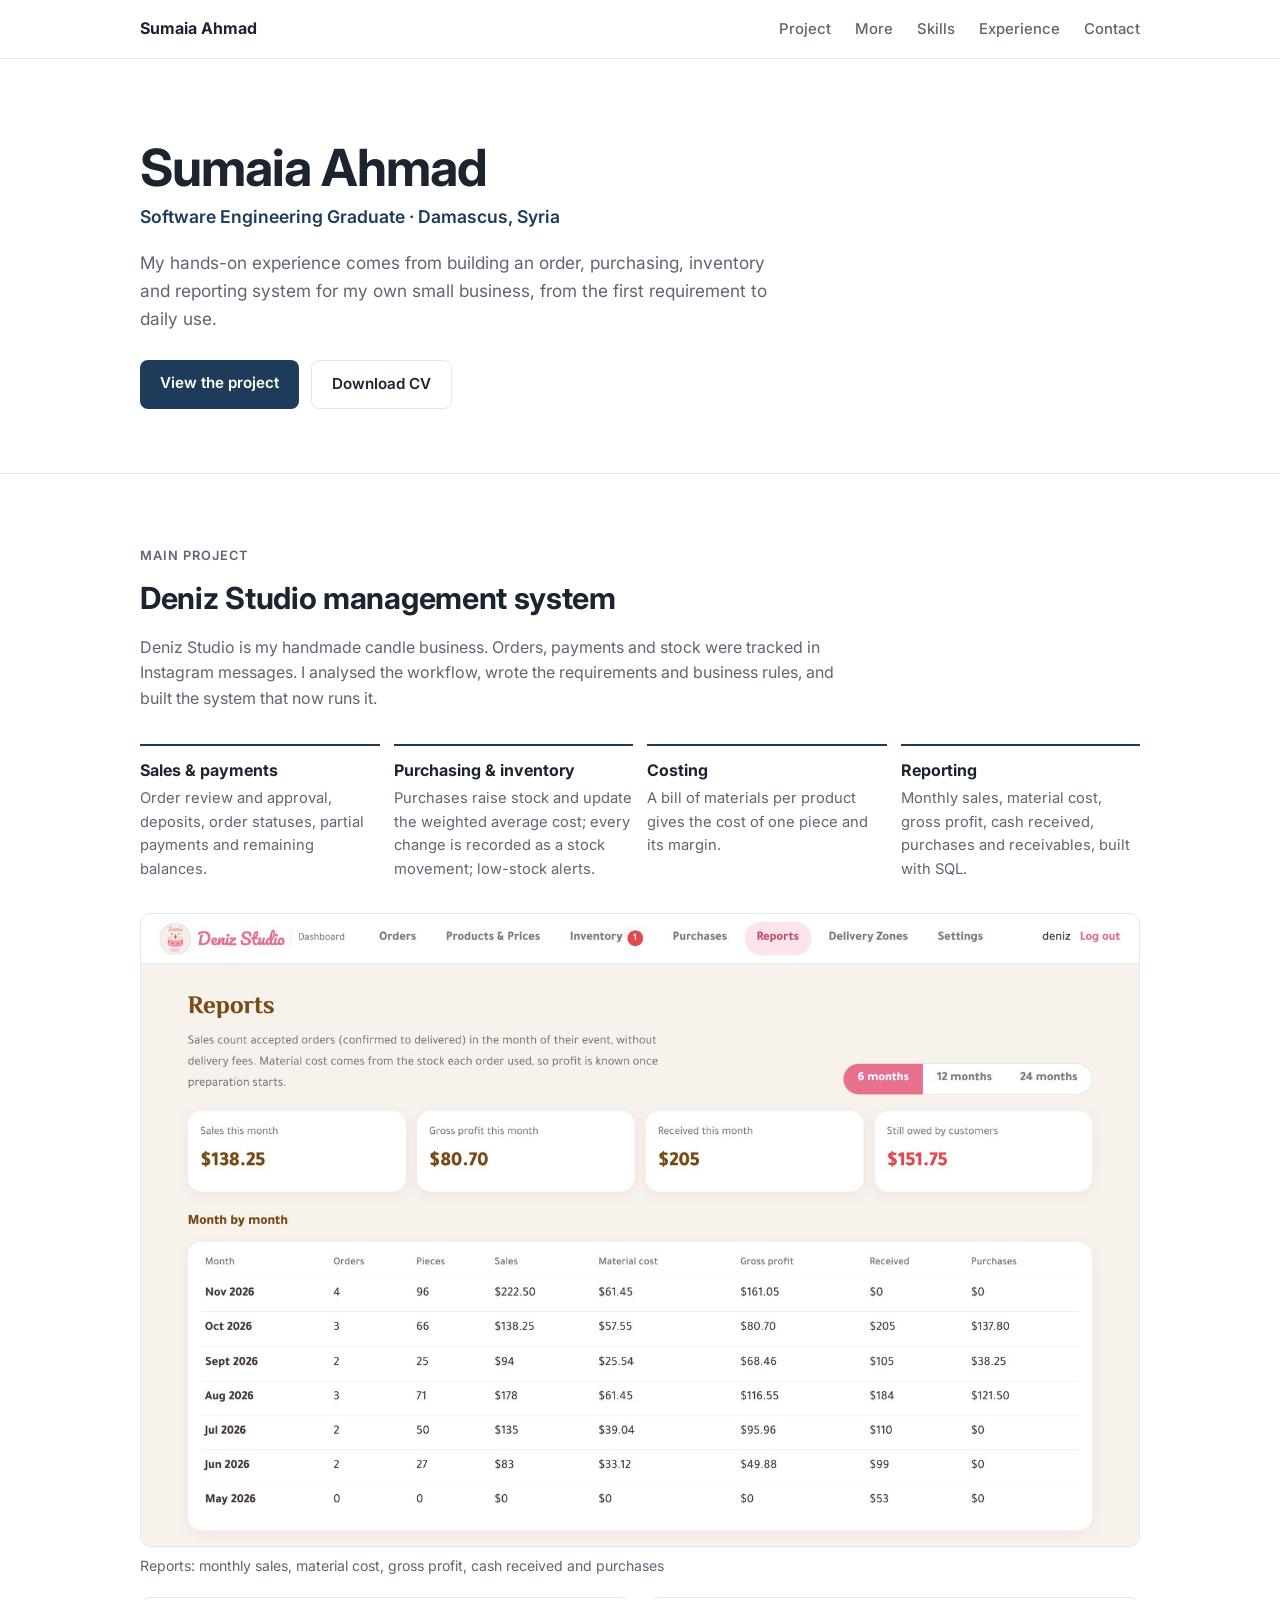
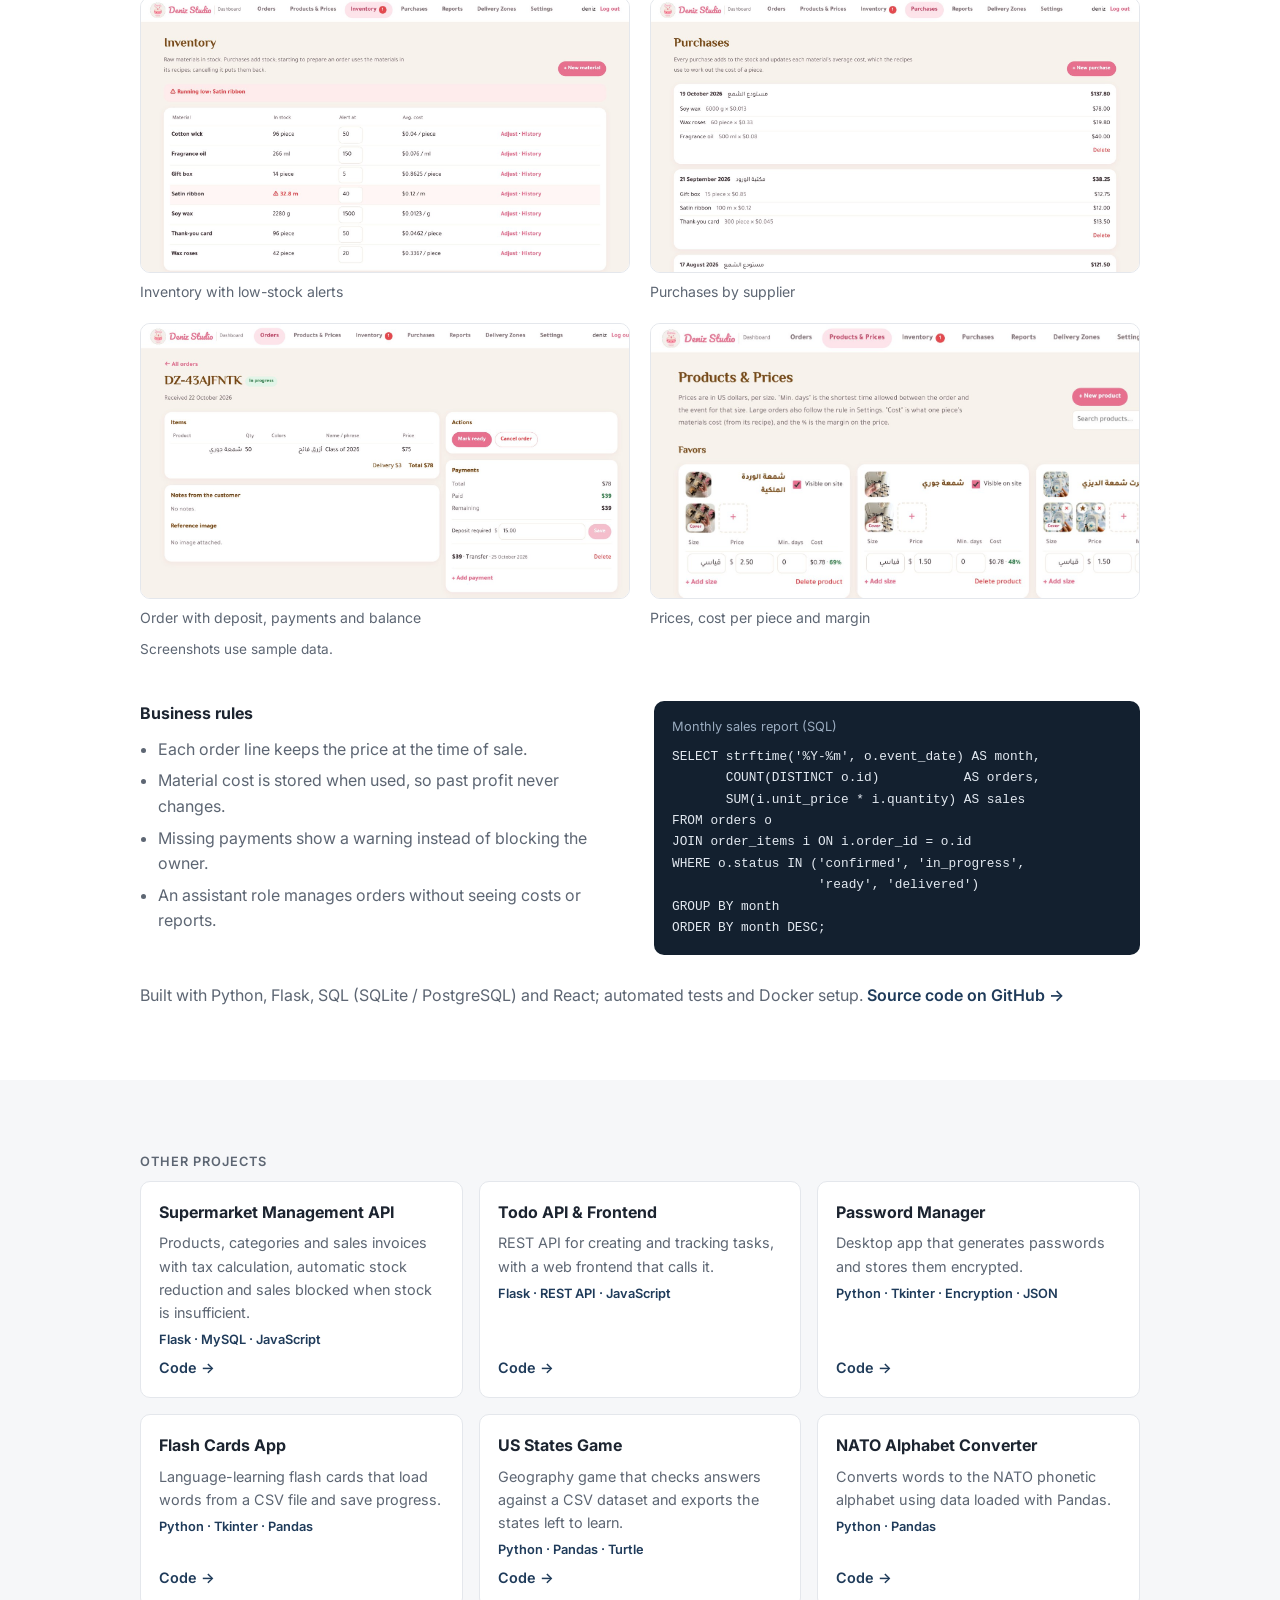
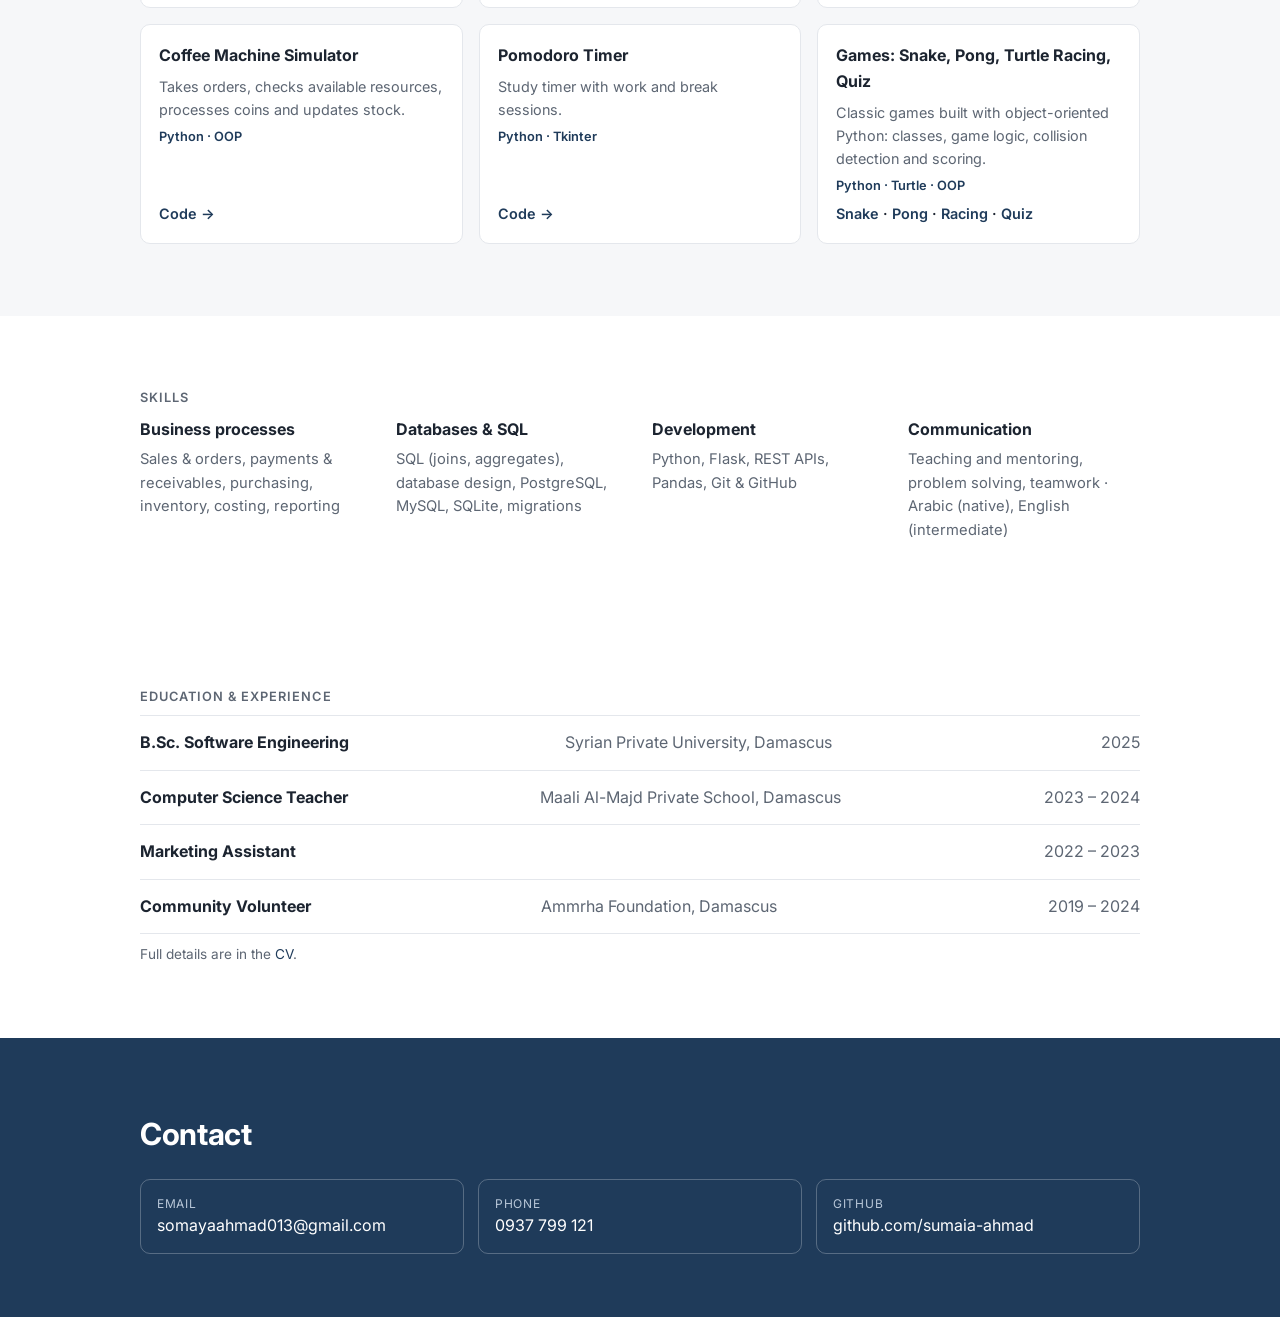
==== commit bc08e1d1: "Add other projects section Co-Authored-By: Claude Opus 5.5 <noreply@anthropic.com>" ====
--- a/index.html
+++ b/index.html
@@ -16,6 +16,7 @@
             <a href="#top" class="logo">Sumaia Ahmad</a>
             <ul class="nav-links">
                 <li><a href="#project">Project</a></li>
+                <li><a href="#projects">More</a></li>
                 <li><a href="#skills">Skills</a></li>
                 <li><a href="#experience">Experience</a></li>
                 <li><a href="#contact">Contact</a></li>
@@ -123,7 +124,69 @@
             </div>
         </section>
 
-        <section id="skills" class="section section-alt">
+        <section id="projects" class="section section-alt">
+            <div class="container">
+                <p class="eyebrow">Other projects</p>
+                <div class="projects">
+                    <article class="project">
+                        <h3>Supermarket Management API</h3>
+                        <p>Products, categories and sales invoices with tax calculation, automatic stock reduction and sales blocked when stock is insufficient.</p>
+                        <p class="tags">Flask · MySQL · JavaScript</p>
+                        <a href="https://github.com/sumaia-ahmad/Supermarket-Management-System-" target="_blank" rel="noopener">Code →</a>
+                    </article>
+                    <article class="project">
+                        <h3>Todo API &amp; Frontend</h3>
+                        <p>REST API for creating and tracking tasks, with a web frontend that calls it.</p>
+                        <p class="tags">Flask · REST API · JavaScript</p>
+                        <a href="https://github.com/sumaia-ahmad/flask-todo-api" target="_blank" rel="noopener">Code →</a>
+                    </article>
+                    <article class="project">
+                        <h3>Password Manager</h3>
+                        <p>Desktop app that generates passwords and stores them encrypted.</p>
+                        <p class="tags">Python · Tkinter · Encryption · JSON</p>
+                        <a href="https://github.com/sumaia-ahmad/-password-manager" target="_blank" rel="noopener">Code →</a>
+                    </article>
+                    <article class="project">
+                        <h3>Flash Cards App</h3>
+                        <p>Language-learning flash cards that load words from a CSV file and save progress.</p>
+                        <p class="tags">Python · Tkinter · Pandas</p>
+                        <a href="https://github.com/sumaia-ahmad/flash-cards-app" target="_blank" rel="noopener">Code →</a>
+                    </article>
+                    <article class="project">
+                        <h3>US States Game</h3>
+                        <p>Geography game that checks answers against a CSV dataset and exports the states left to learn.</p>
+                        <p class="tags">Python · Pandas · Turtle</p>
+                        <a href="https://github.com/sumaia-ahmad/US-States-Game-" target="_blank" rel="noopener">Code →</a>
+                    </article>
+                    <article class="project">
+                        <h3>NATO Alphabet Converter</h3>
+                        <p>Converts words to the NATO phonetic alphabet using data loaded with Pandas.</p>
+                        <p class="tags">Python · Pandas</p>
+                        <a href="https://github.com/sumaia-ahmad/nato-alphabet-converter" target="_blank" rel="noopener">Code →</a>
+                    </article>
+                    <article class="project">
+                        <h3>Coffee Machine Simulator</h3>
+                        <p>Takes orders, checks available resources, processes coins and updates stock.</p>
+                        <p class="tags">Python · OOP</p>
+                        <a href="https://github.com/sumaia-ahmad/coffee-machine" target="_blank" rel="noopener">Code →</a>
+                    </article>
+                    <article class="project">
+                        <h3>Pomodoro Timer</h3>
+                        <p>Study timer with work and break sessions.</p>
+                        <p class="tags">Python · Tkinter</p>
+                        <a href="https://github.com/sumaia-ahmad/pomodoro-timer" target="_blank" rel="noopener">Code →</a>
+                    </article>
+                    <article class="project">
+                        <h3>Games: Snake, Pong, Turtle Racing, Quiz</h3>
+                        <p>Classic games built with object-oriented Python: classes, game logic, collision detection and scoring.</p>
+                        <p class="tags">Python · Turtle · OOP</p>
+                        <span class="links"><a href="https://github.com/sumaia-ahmad/snake-game" target="_blank" rel="noopener">Snake</a> · <a href="https://github.com/sumaia-ahmad/pong-game" target="_blank" rel="noopener">Pong</a> · <a href="https://github.com/sumaia-ahmad/turtle-racing-game" target="_blank" rel="noopener">Racing</a> · <a href="https://github.com/sumaia-ahmad/Quiz-game-" target="_blank" rel="noopener">Quiz</a></span>
+                    </article>
+                </div>
+            </div>
+        </section>
+
+        <section id="skills" class="section">
             <div class="container">
                 <p class="eyebrow">Skills</p>
                 <div class="skills">
@@ -157,13 +220,6 @@
                     <li><strong>Community Volunteer</strong><span>Ammrha Foundation, Damascus</span><time>2019 – 2024</time></li>
                 </ul>
                 <p class="note">Full details are in the <a href="Sumaia_Ahmad_CV.pdf" download>CV</a>.</p>
-
-                <h3 class="sub-title">Other project</h3>
-                <p class="other">
-                    <strong>Supermarket Management API</strong> · Flask and MySQL system for products and sales invoices,
-                    with tax calculation, automatic stock reduction and sales blocked when stock is insufficient.
-                    <a href="https://github.com/sumaia-ahmad/Supermarket-Management-System-" target="_blank" rel="noopener">Code →</a>
-                </p>
             </div>
         </section>
 
--- a/style.css
+++ b/style.css
@@ -282,6 +282,41 @@
     color: var(--muted);
 }
 
+/* Other projects */
+.projects {
+    display: grid;
+    grid-template-columns: repeat(3, 1fr);
+    gap: 16px;
+}
+
+.project {
+    display: flex;
+    flex-direction: column;
+    gap: 6px;
+    background: #fff;
+    border: 1px solid var(--line);
+    border-radius: var(--radius);
+    padding: 18px;
+}
+
+.project p {
+    font-size: 0.9rem;
+    color: var(--muted);
+}
+
+.project .tags {
+    font-size: 0.8rem;
+    font-weight: 600;
+    color: var(--primary);
+}
+
+.project > a,
+.project .links {
+    margin-top: auto;
+    font-size: 0.9rem;
+    font-weight: 600;
+}
+
 /* Experience */
 .timeline {
     list-style: none;
@@ -347,7 +382,8 @@
 /* Tablets */
 @media (max-width: 860px) {
     .modules,
-    .skills {
+    .skills,
+    .projects {
         grid-template-columns: repeat(2, 1fr);
     }
 }
@@ -379,6 +415,7 @@
 
     .modules,
     .skills,
+    .projects,
     .shots,
     .details,
     .contact-grid {
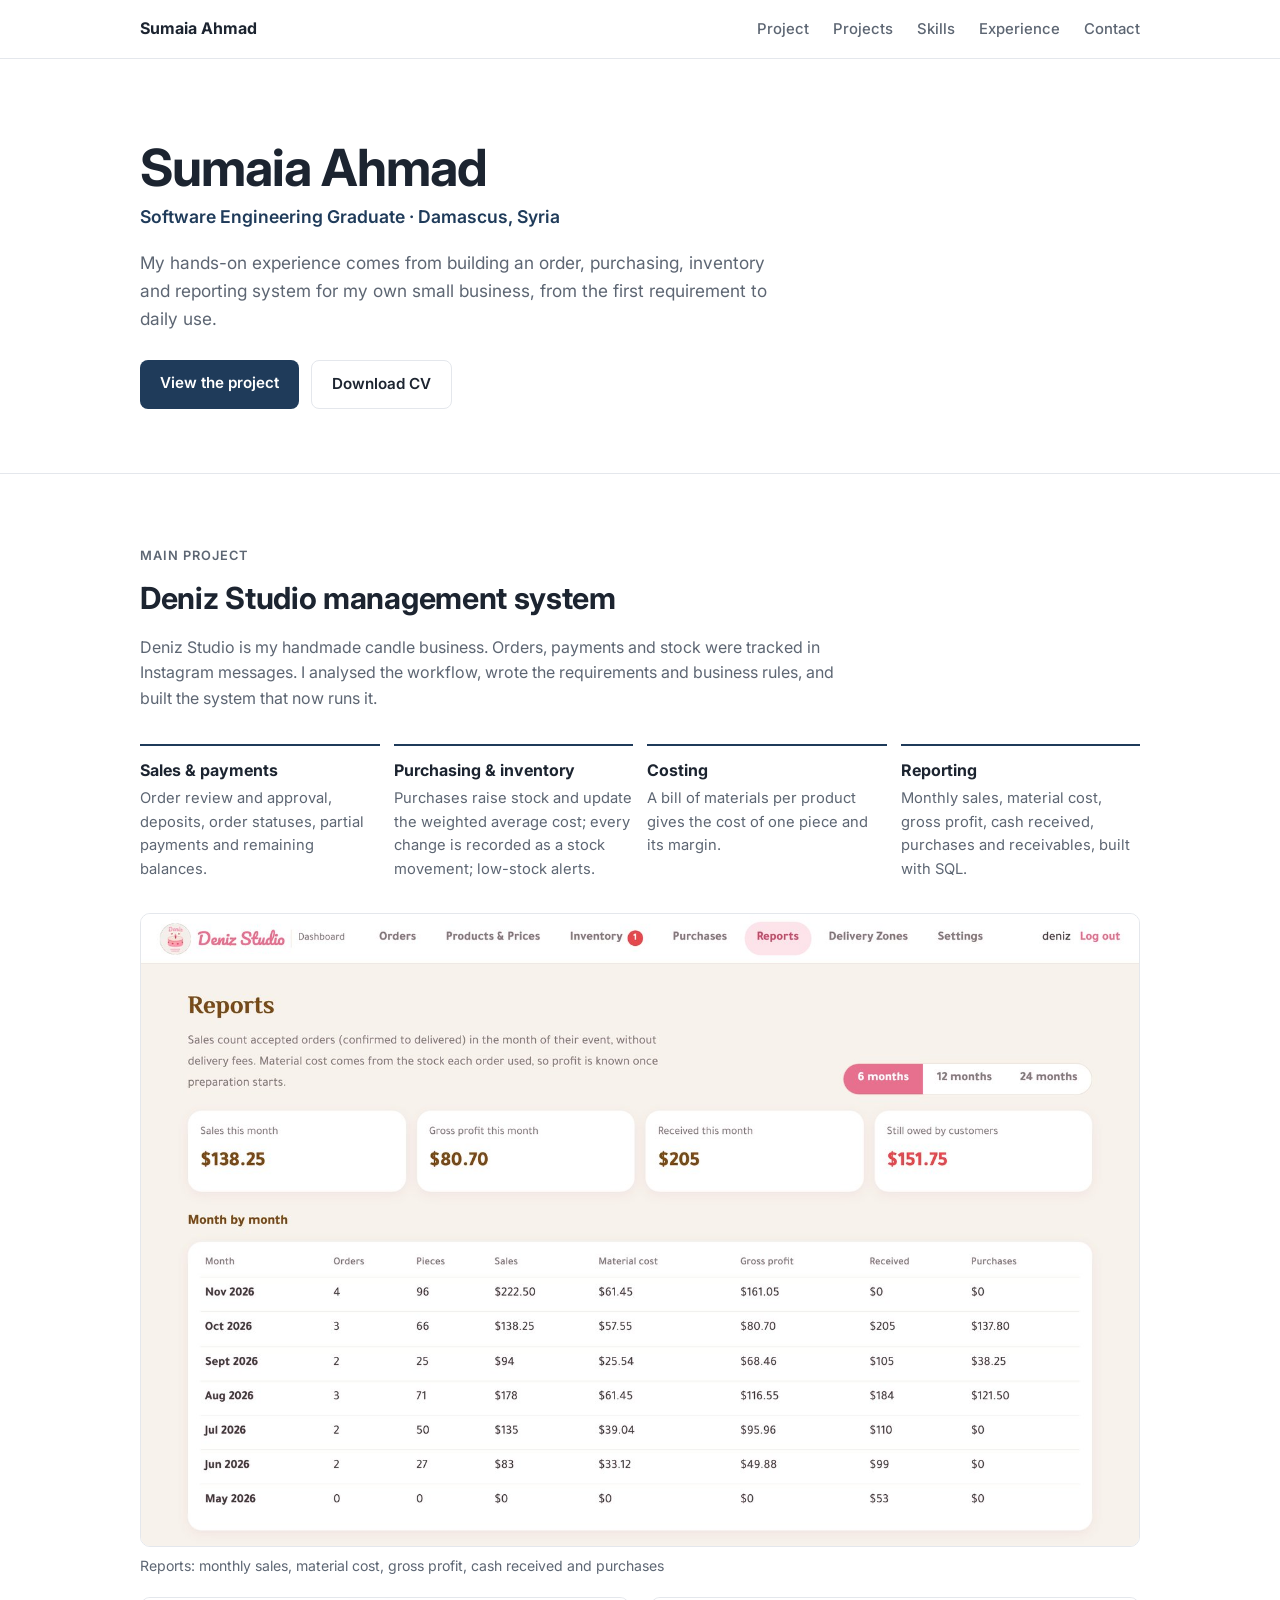
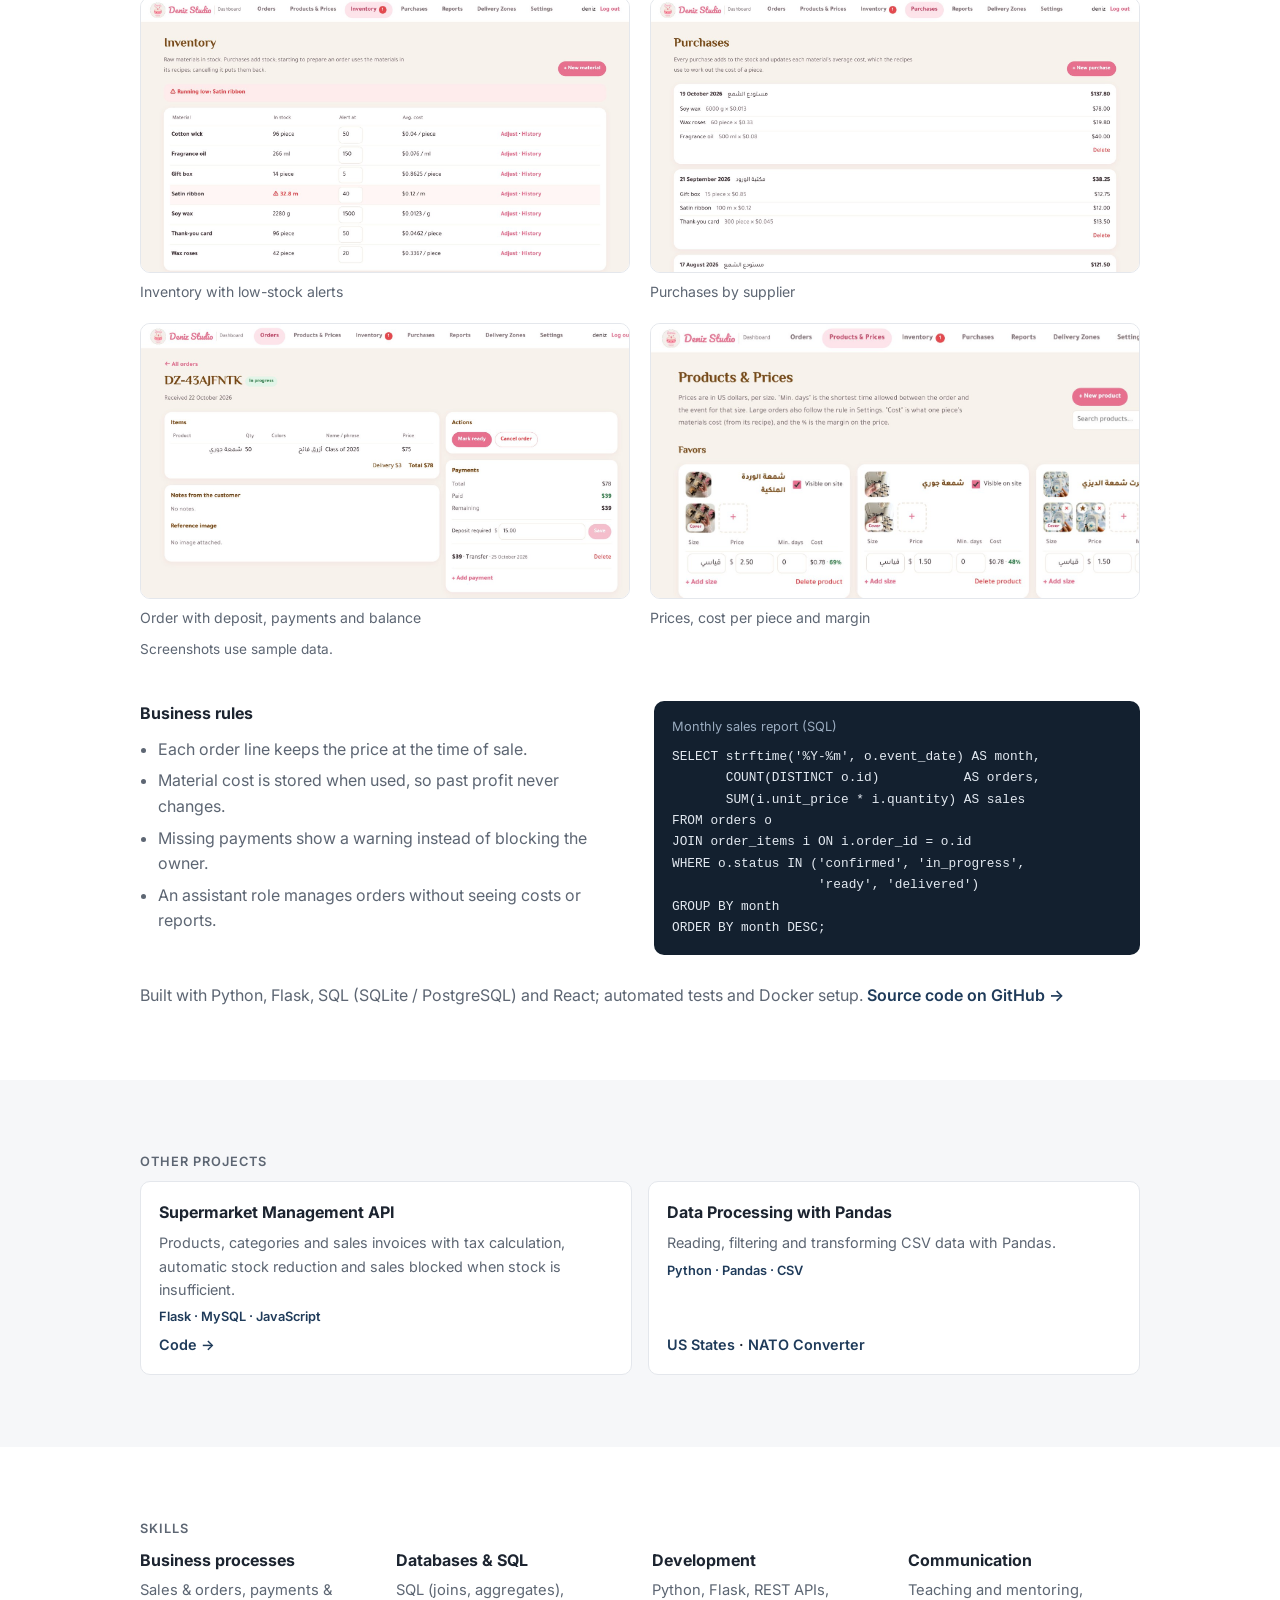
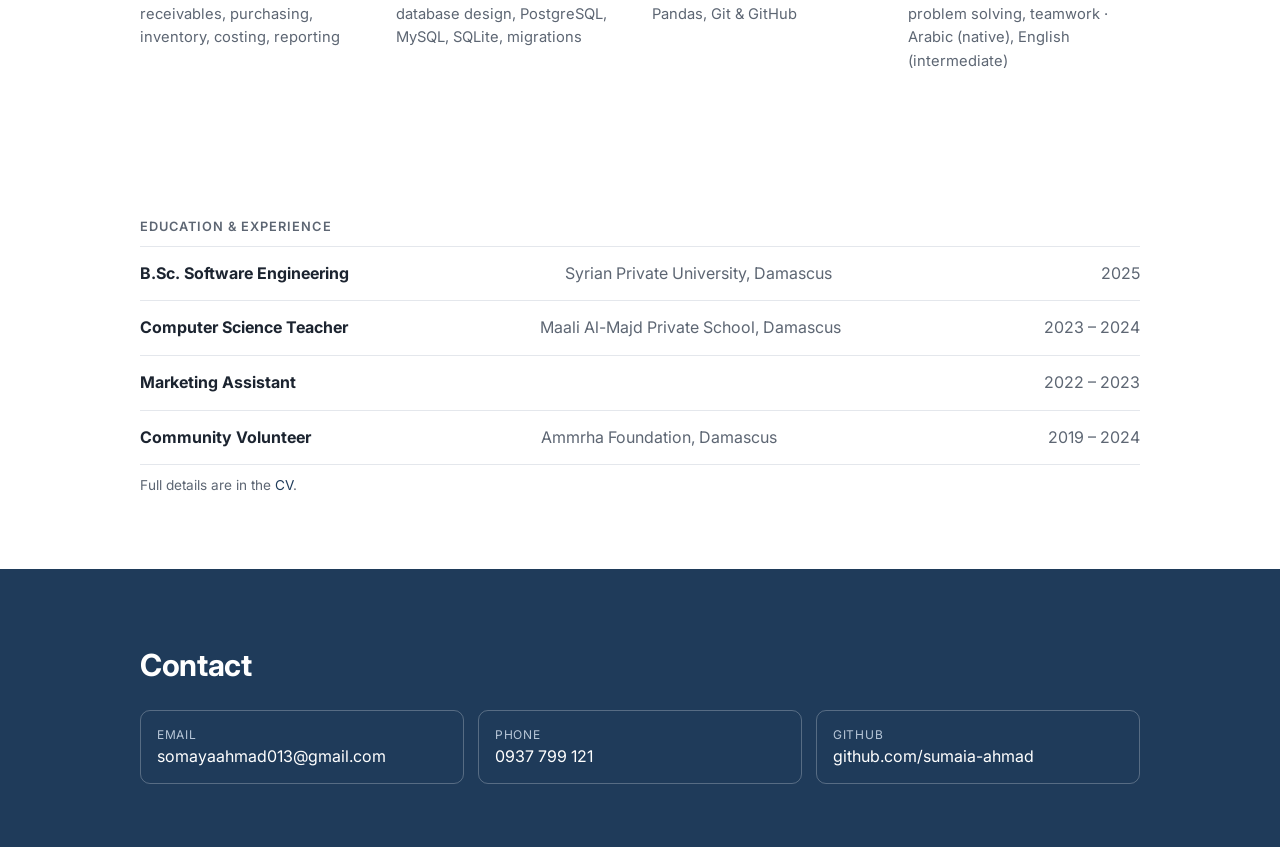
==== commit 433999ac: "Keep only the two projects listed in the CV Co-Authored-By: Claude Opus 5.5 <noreply@anthropic.com>" ====
--- a/index.html
+++ b/index.html
@@ -16,7 +16,7 @@
             <a href="#top" class="logo">Sumaia Ahmad</a>
             <ul class="nav-links">
                 <li><a href="#project">Project</a></li>
-                <li><a href="#projects">More</a></li>
+                <li><a href="#projects">Projects</a></li>
                 <li><a href="#skills">Skills</a></li>
                 <li><a href="#experience">Experience</a></li>
                 <li><a href="#contact">Contact</a></li>
@@ -135,52 +135,10 @@
                         <a href="https://github.com/sumaia-ahmad/Supermarket-Management-System-" target="_blank" rel="noopener">Code →</a>
                     </article>
                     <article class="project">
-                        <h3>Todo API &amp; Frontend</h3>
-                        <p>REST API for creating and tracking tasks, with a web frontend that calls it.</p>
-                        <p class="tags">Flask · REST API · JavaScript</p>
-                        <a href="https://github.com/sumaia-ahmad/flask-todo-api" target="_blank" rel="noopener">Code →</a>
-                    </article>
-                    <article class="project">
-                        <h3>Password Manager</h3>
-                        <p>Desktop app that generates passwords and stores them encrypted.</p>
-                        <p class="tags">Python · Tkinter · Encryption · JSON</p>
-                        <a href="https://github.com/sumaia-ahmad/-password-manager" target="_blank" rel="noopener">Code →</a>
-                    </article>
-                    <article class="project">
-                        <h3>Flash Cards App</h3>
-                        <p>Language-learning flash cards that load words from a CSV file and save progress.</p>
-                        <p class="tags">Python · Tkinter · Pandas</p>
-                        <a href="https://github.com/sumaia-ahmad/flash-cards-app" target="_blank" rel="noopener">Code →</a>
-                    </article>
-                    <article class="project">
-                        <h3>US States Game</h3>
-                        <p>Geography game that checks answers against a CSV dataset and exports the states left to learn.</p>
-                        <p class="tags">Python · Pandas · Turtle</p>
-                        <a href="https://github.com/sumaia-ahmad/US-States-Game-" target="_blank" rel="noopener">Code →</a>
-                    </article>
-                    <article class="project">
-                        <h3>NATO Alphabet Converter</h3>
-                        <p>Converts words to the NATO phonetic alphabet using data loaded with Pandas.</p>
-                        <p class="tags">Python · Pandas</p>
-                        <a href="https://github.com/sumaia-ahmad/nato-alphabet-converter" target="_blank" rel="noopener">Code →</a>
-                    </article>
-                    <article class="project">
-                        <h3>Coffee Machine Simulator</h3>
-                        <p>Takes orders, checks available resources, processes coins and updates stock.</p>
-                        <p class="tags">Python · OOP</p>
-                        <a href="https://github.com/sumaia-ahmad/coffee-machine" target="_blank" rel="noopener">Code →</a>
-                    </article>
-                    <article class="project">
-                        <h3>Pomodoro Timer</h3>
-                        <p>Study timer with work and break sessions.</p>
-                        <p class="tags">Python · Tkinter</p>
-                        <a href="https://github.com/sumaia-ahmad/pomodoro-timer" target="_blank" rel="noopener">Code →</a>
-                    </article>
-                    <article class="project">
-                        <h3>Games: Snake, Pong, Turtle Racing, Quiz</h3>
-                        <p>Classic games built with object-oriented Python: classes, game logic, collision detection and scoring.</p>
-                        <p class="tags">Python · Turtle · OOP</p>
-                        <span class="links"><a href="https://github.com/sumaia-ahmad/snake-game" target="_blank" rel="noopener">Snake</a> · <a href="https://github.com/sumaia-ahmad/pong-game" target="_blank" rel="noopener">Pong</a> · <a href="https://github.com/sumaia-ahmad/turtle-racing-game" target="_blank" rel="noopener">Racing</a> · <a href="https://github.com/sumaia-ahmad/Quiz-game-" target="_blank" rel="noopener">Quiz</a></span>
+                        <h3>Data Processing with Pandas</h3>
+                        <p>Reading, filtering and transforming CSV data with Pandas.</p>
+                        <p class="tags">Python · Pandas · CSV</p>
+                        <span class="links"><a href="https://github.com/sumaia-ahmad/US-States-Game-" target="_blank" rel="noopener">US States</a> · <a href="https://github.com/sumaia-ahmad/nato-alphabet-converter" target="_blank" rel="noopener">NATO Converter</a></span>
                     </article>
                 </div>
             </div>
--- a/style.css
+++ b/style.css
@@ -285,7 +285,7 @@
 /* Other projects */
 .projects {
     display: grid;
-    grid-template-columns: repeat(3, 1fr);
+    grid-template-columns: repeat(2, 1fr);
     gap: 16px;
 }
 
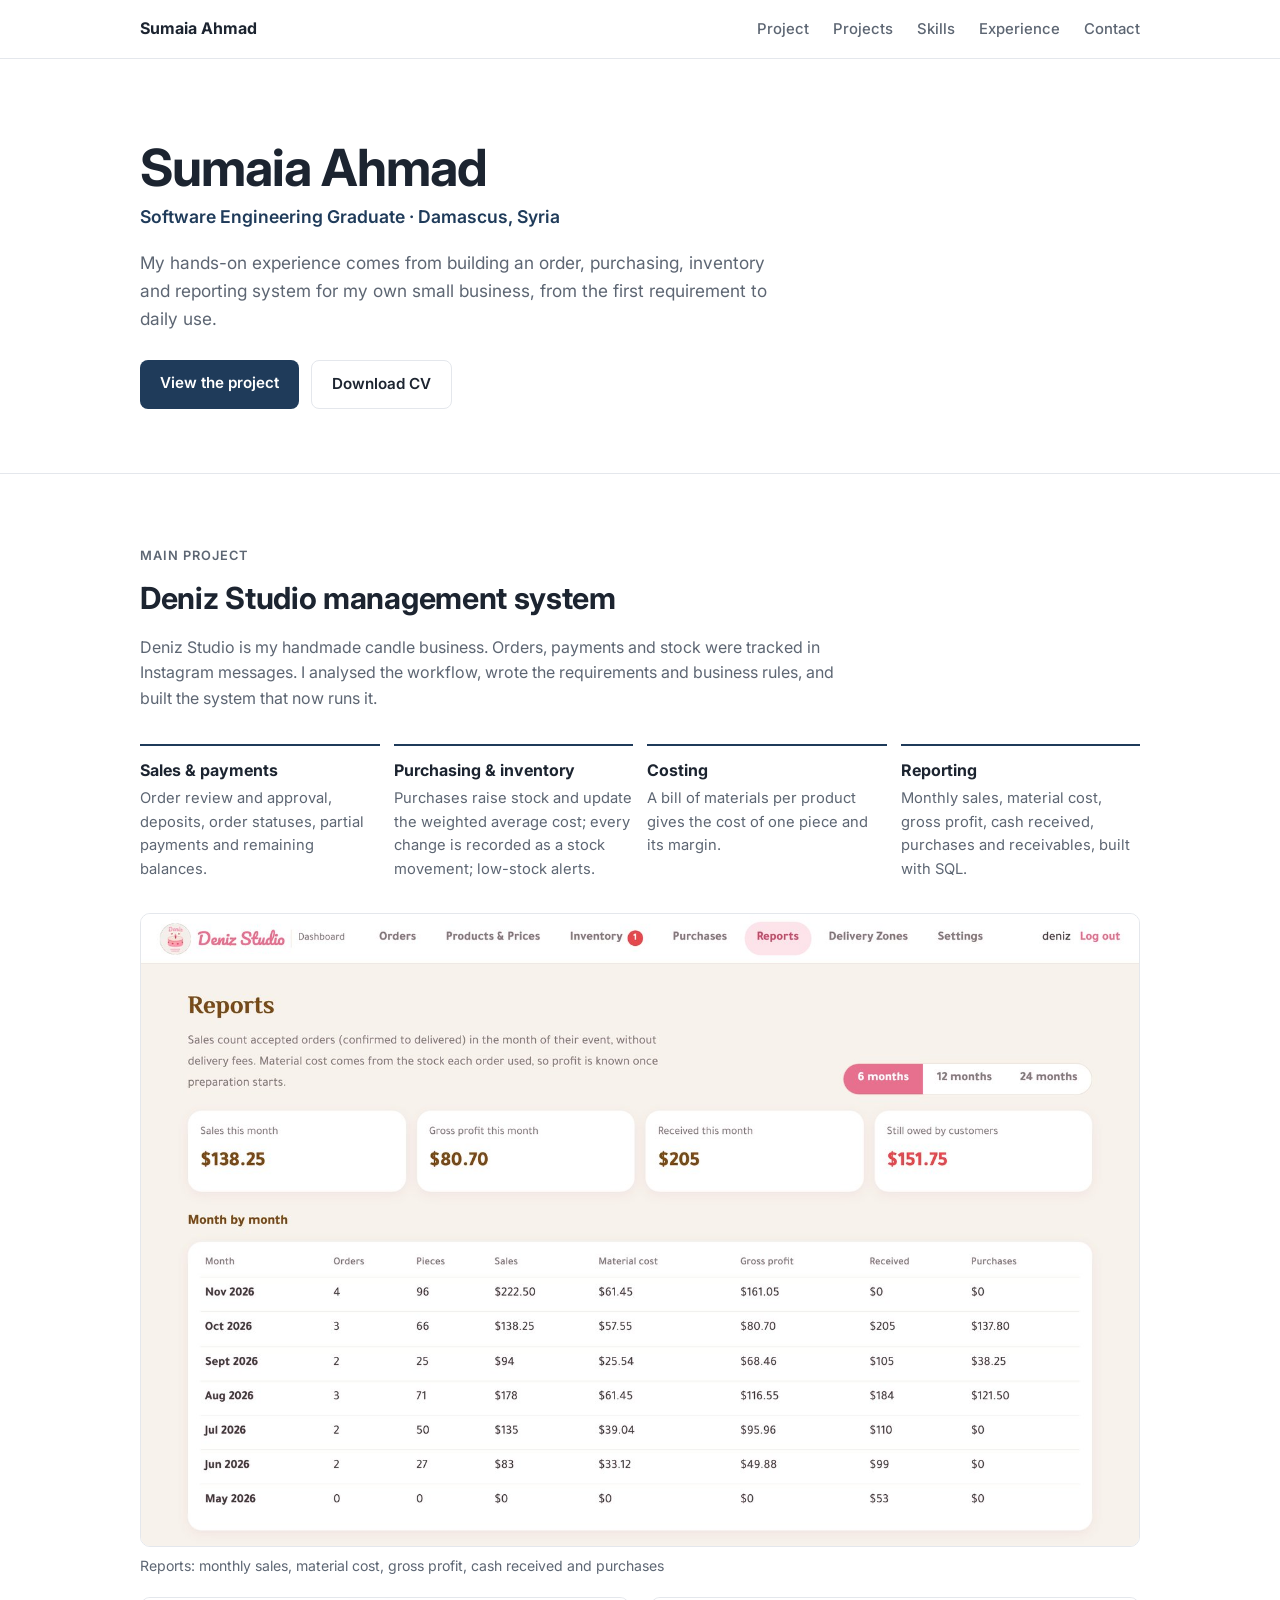
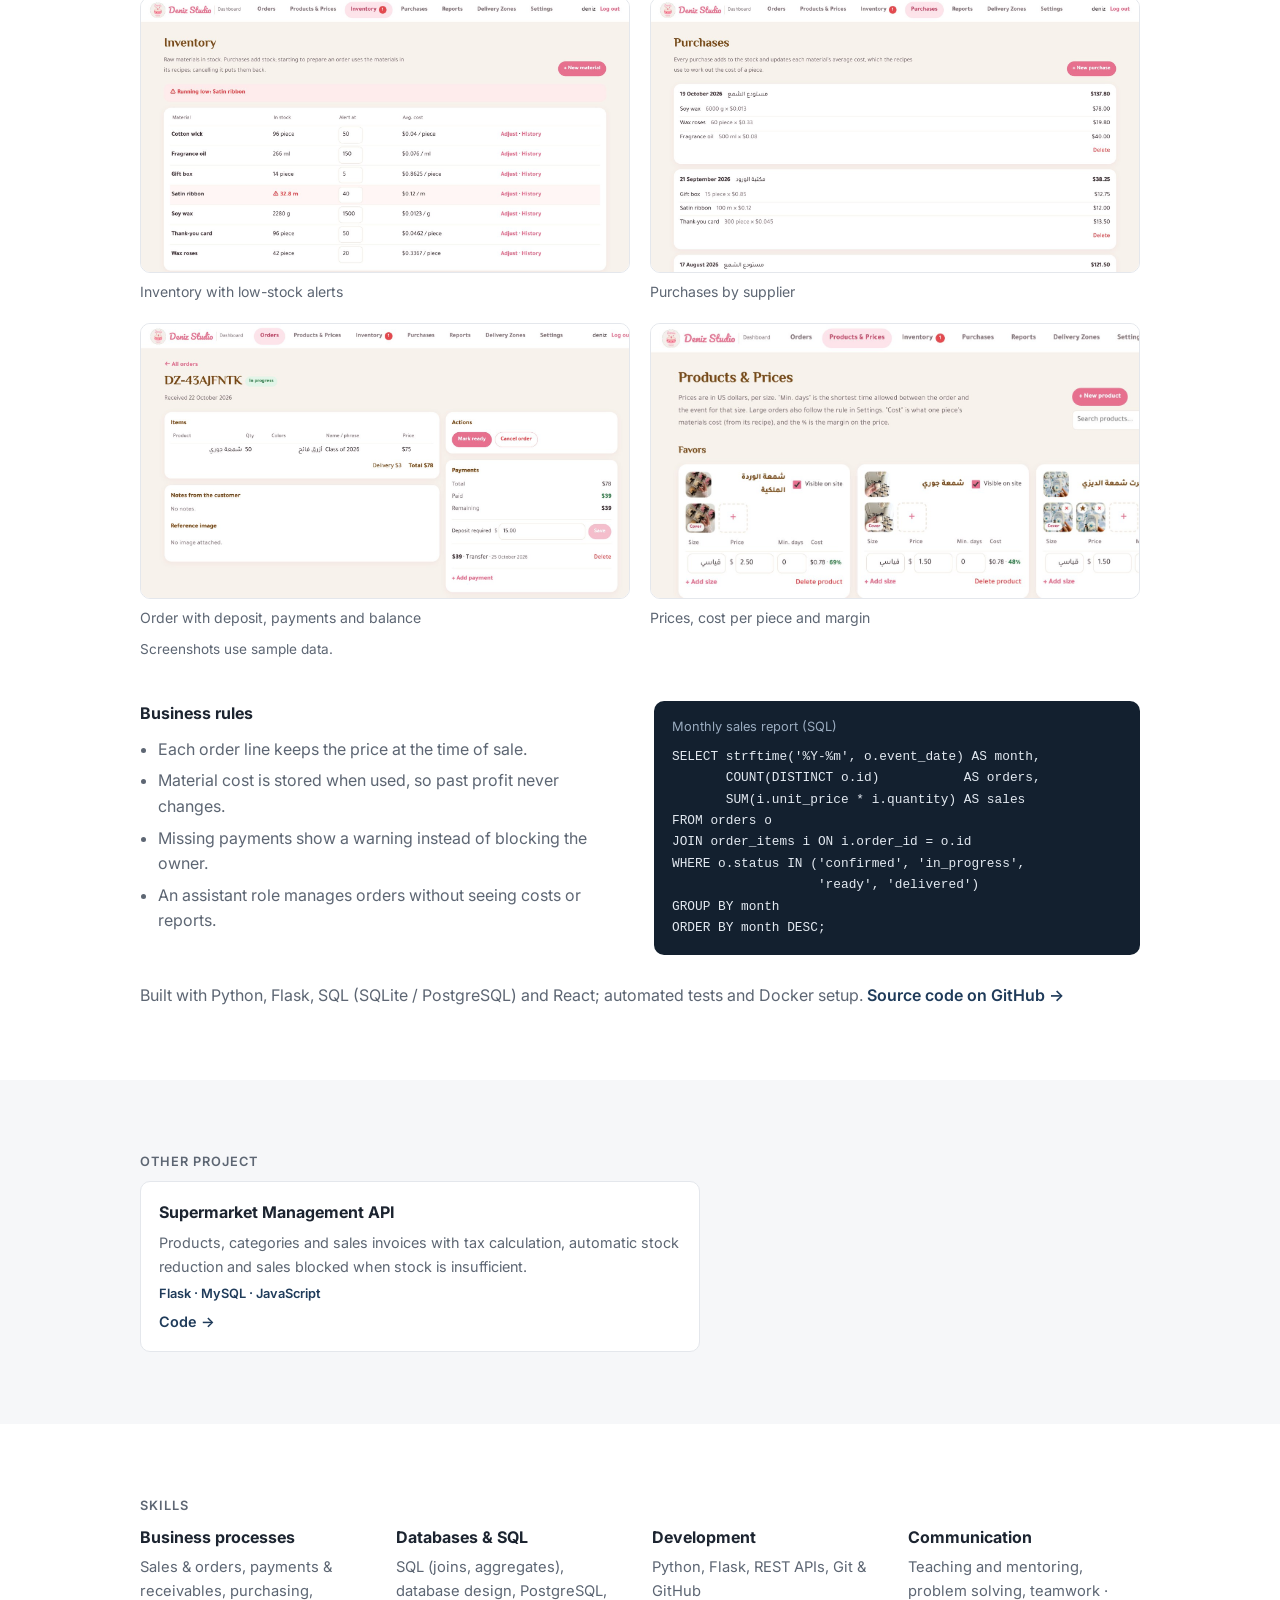
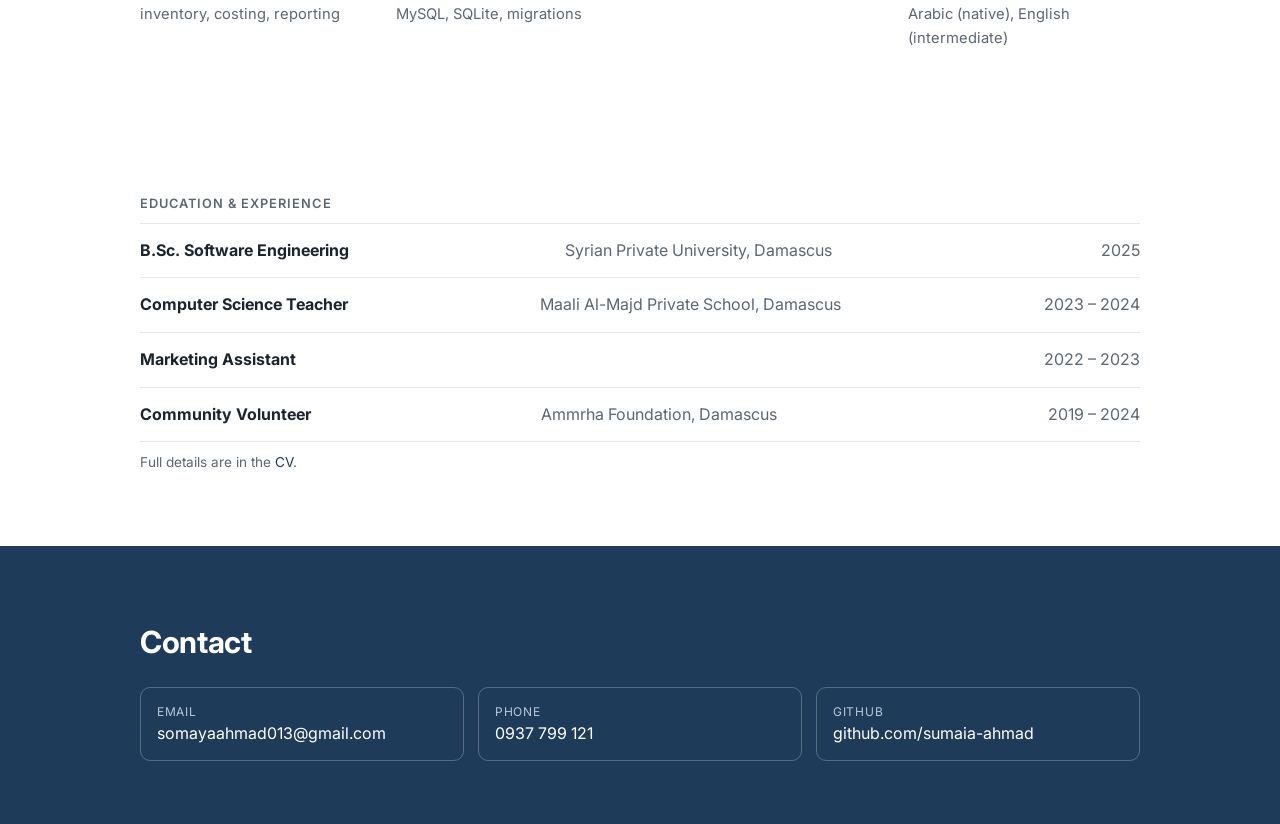
==== commit 1d1d29ef: "Remove the Pandas exercises from CV and portfolio Co-Authored-By: Claude Opus 5.5 <noreply@anthropic" ====
--- a/index.html
+++ b/index.html
@@ -126,19 +126,13 @@
 
         <section id="projects" class="section section-alt">
             <div class="container">
-                <p class="eyebrow">Other projects</p>
+                <p class="eyebrow">Other project</p>
                 <div class="projects">
                     <article class="project">
                         <h3>Supermarket Management API</h3>
                         <p>Products, categories and sales invoices with tax calculation, automatic stock reduction and sales blocked when stock is insufficient.</p>
                         <p class="tags">Flask · MySQL · JavaScript</p>
                         <a href="https://github.com/sumaia-ahmad/Supermarket-Management-System-" target="_blank" rel="noopener">Code →</a>
-                    </article>
-                    <article class="project">
-                        <h3>Data Processing with Pandas</h3>
-                        <p>Reading, filtering and transforming CSV data with Pandas.</p>
-                        <p class="tags">Python · Pandas · CSV</p>
-                        <span class="links"><a href="https://github.com/sumaia-ahmad/US-States-Game-" target="_blank" rel="noopener">US States</a> · <a href="https://github.com/sumaia-ahmad/nato-alphabet-converter" target="_blank" rel="noopener">NATO Converter</a></span>
                     </article>
                 </div>
             </div>
@@ -158,7 +152,7 @@
                     </div>
                     <div>
                         <h3>Development</h3>
-                        <p>Python, Flask, REST APIs, Pandas, Git &amp; GitHub</p>
+                        <p>Python, Flask, REST APIs, Git &amp; GitHub</p>
                     </div>
                     <div>
                         <h3>Communication</h3>
--- a/style.css
+++ b/style.css
@@ -285,7 +285,7 @@
 /* Other projects */
 .projects {
     display: grid;
-    grid-template-columns: repeat(2, 1fr);
+    grid-template-columns: minmax(0, 560px);
     gap: 16px;
 }
 
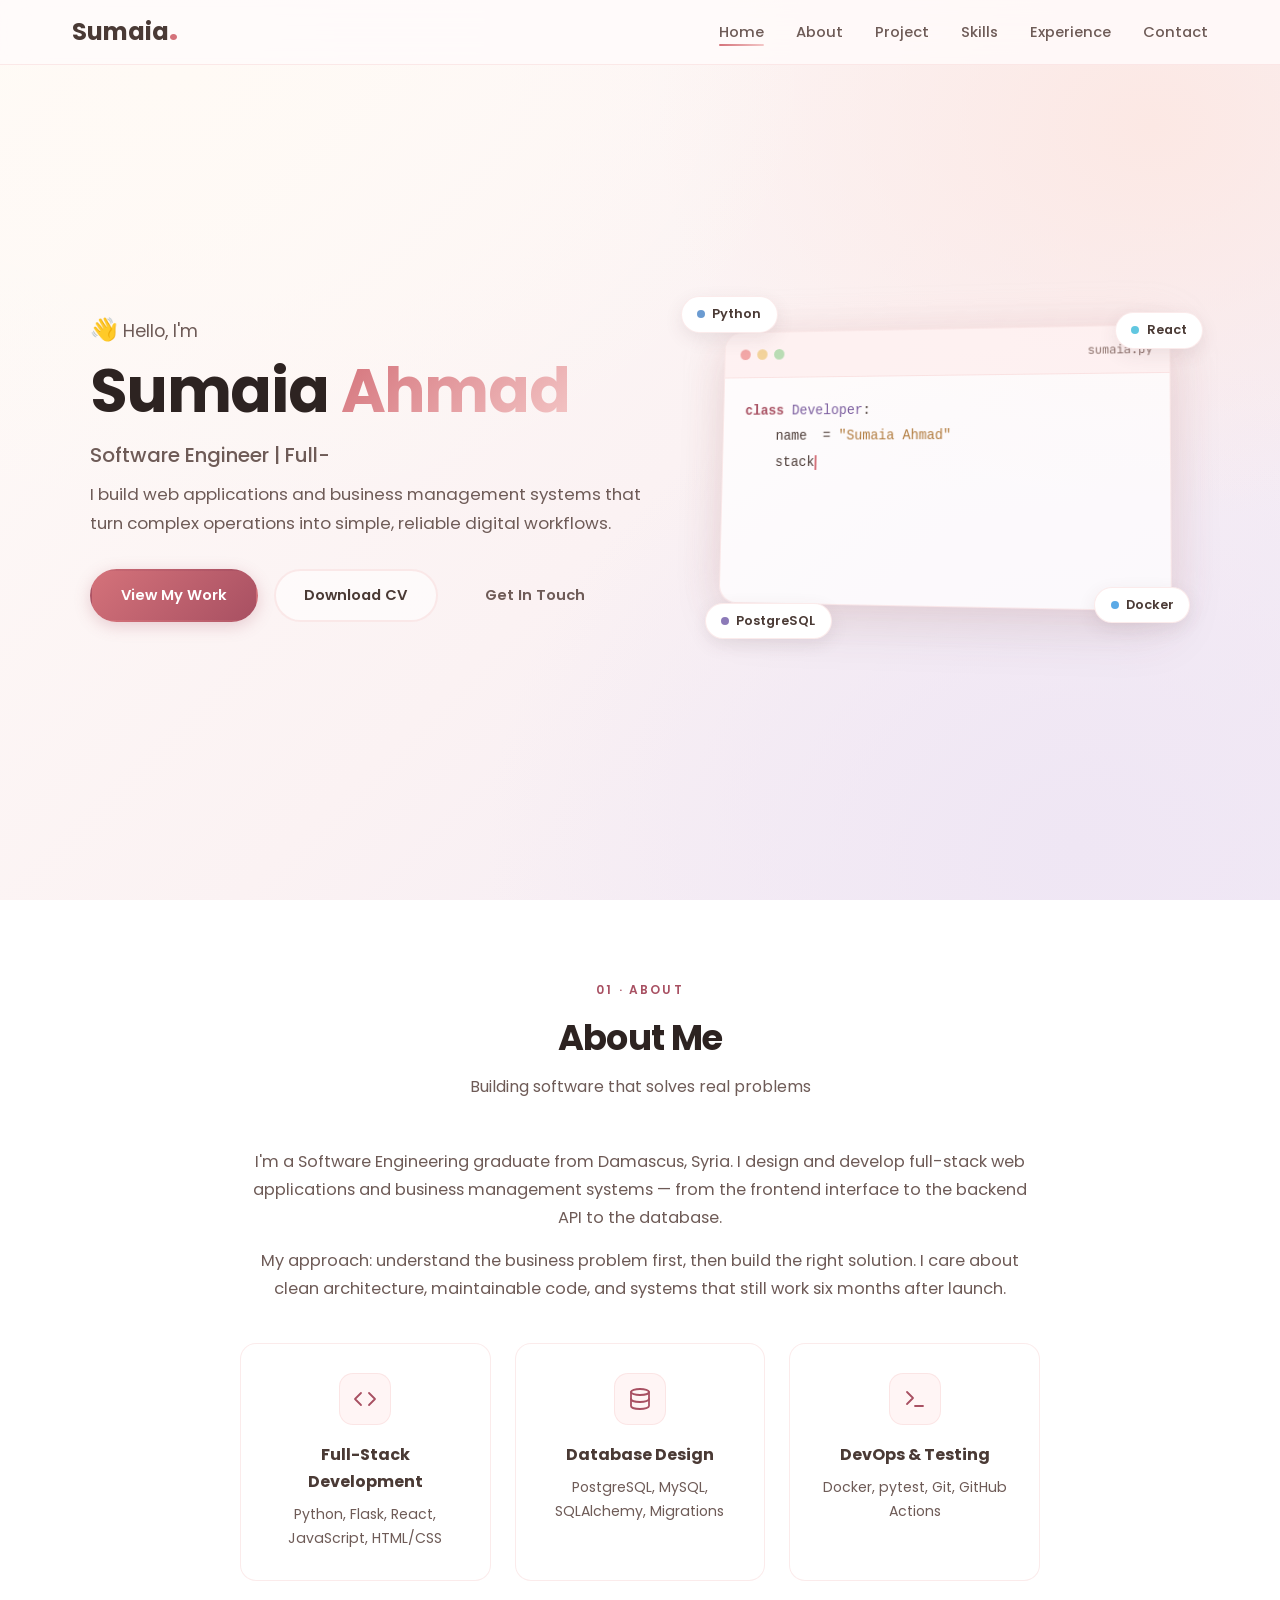
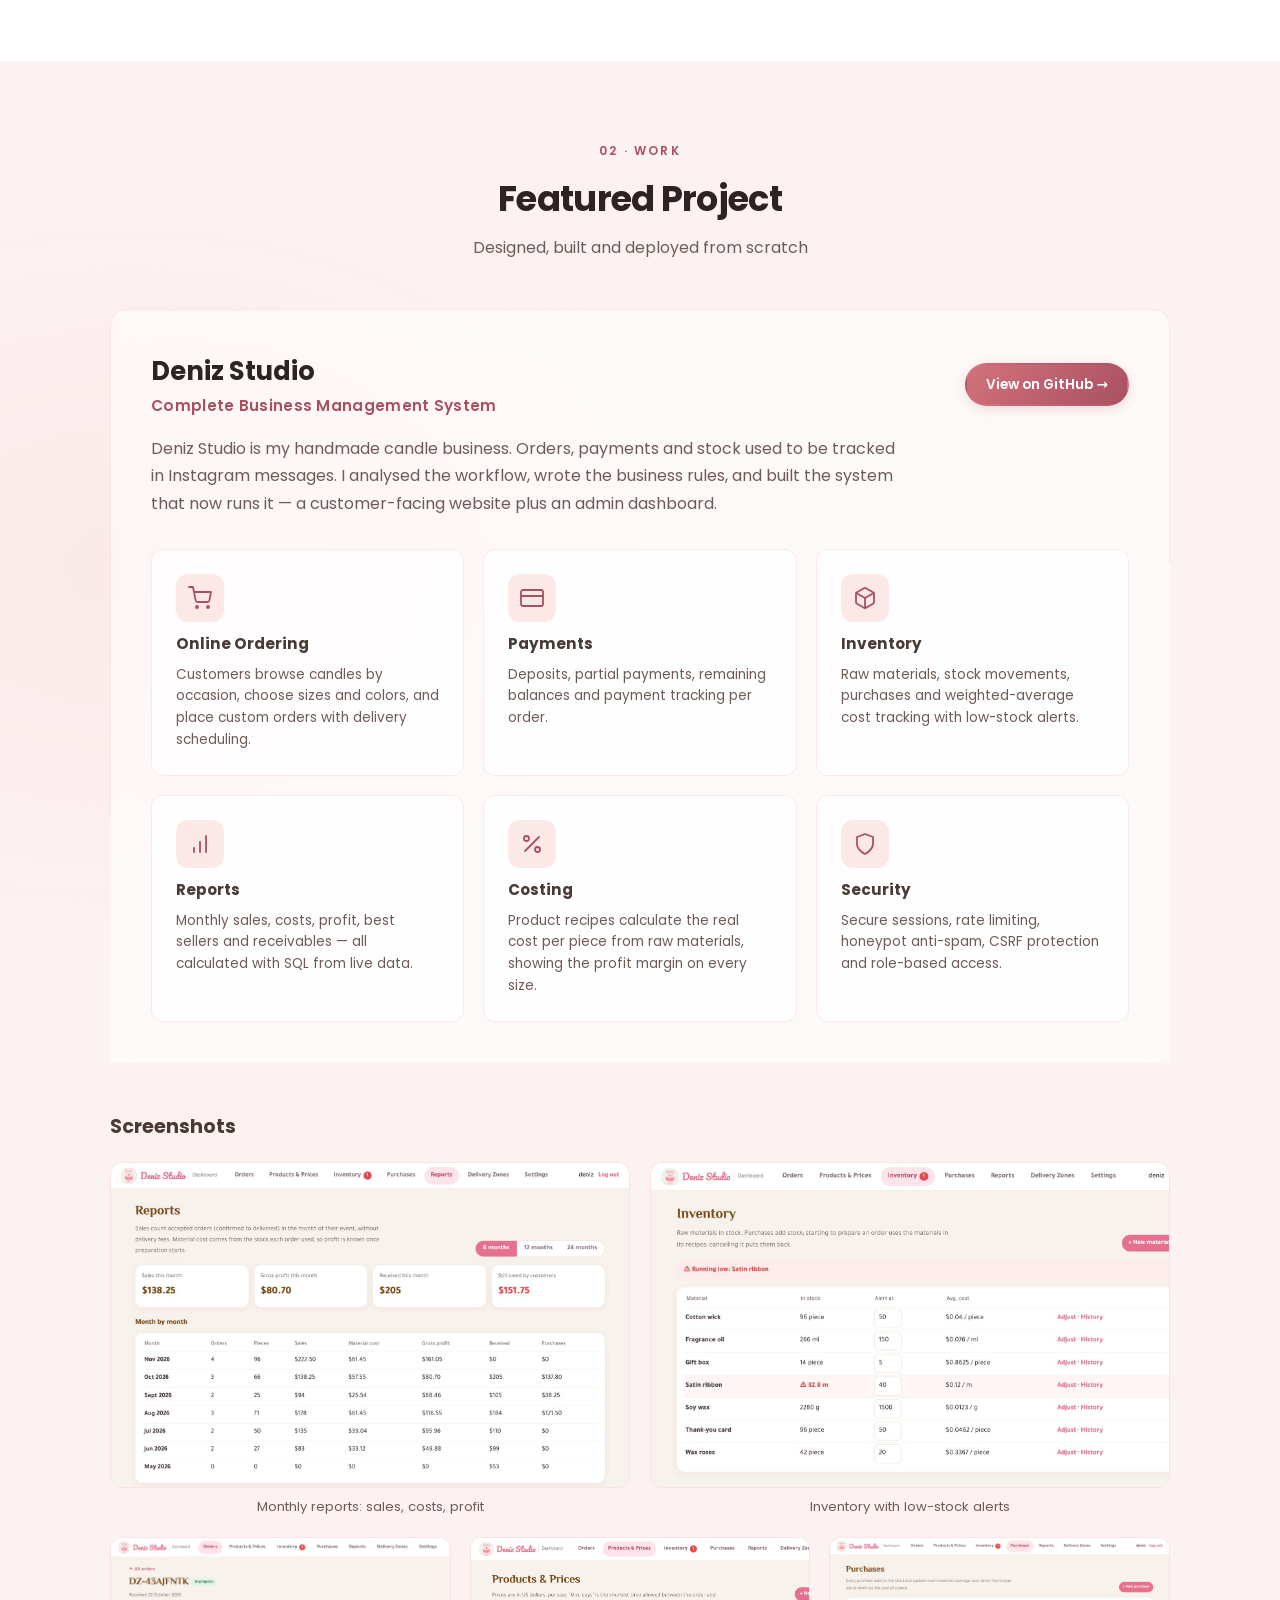
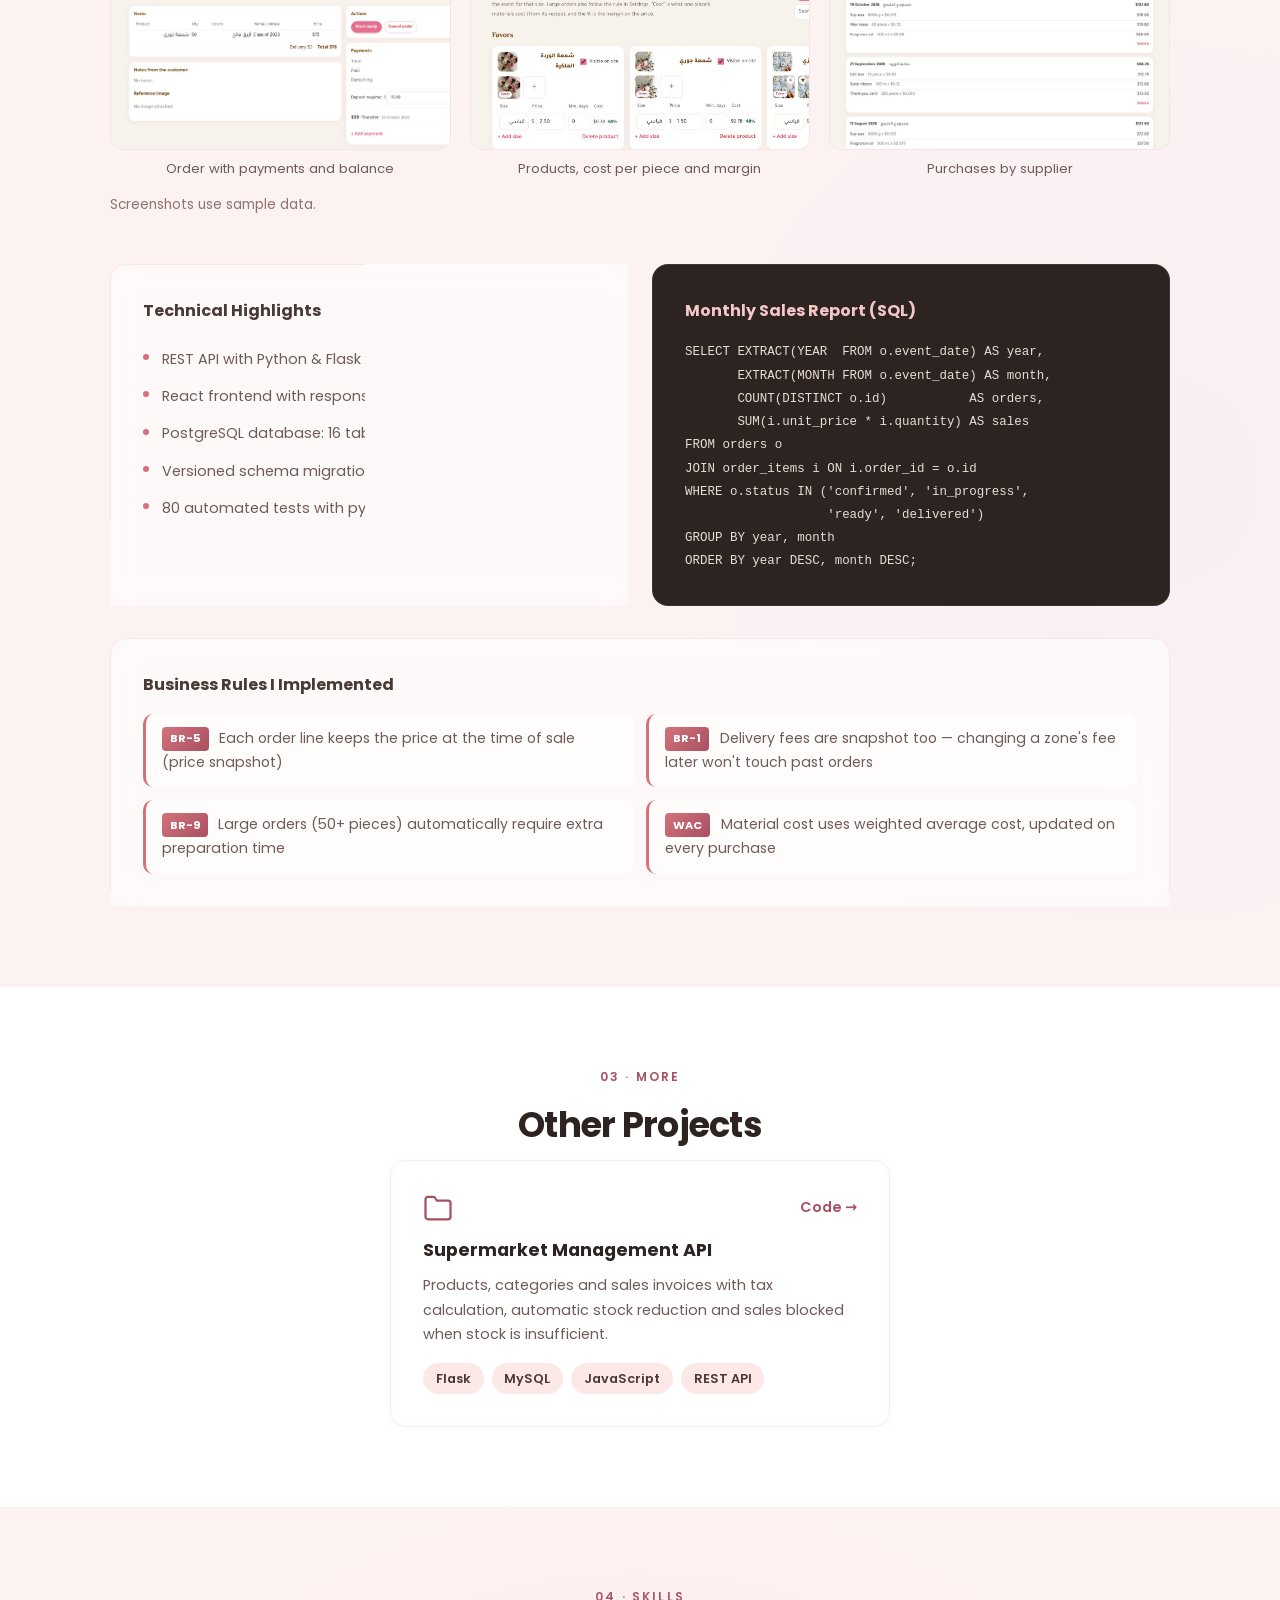
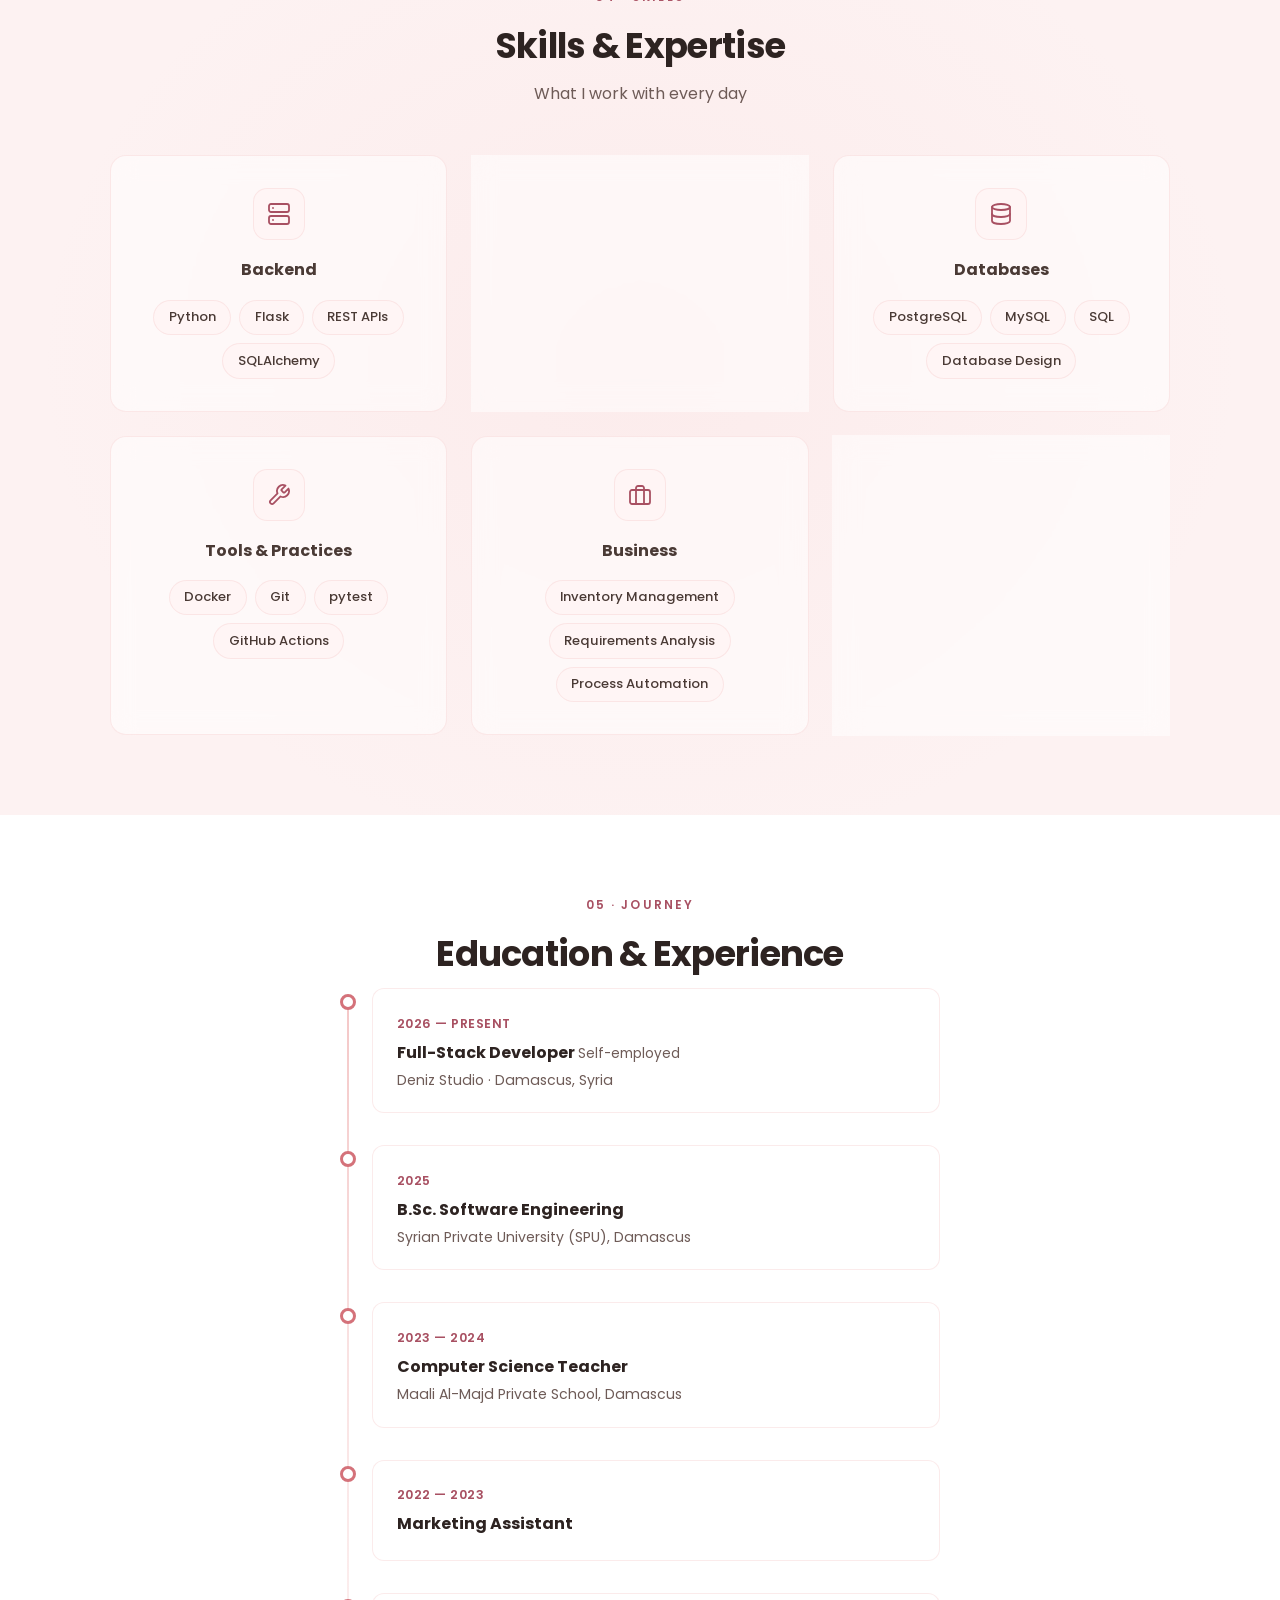
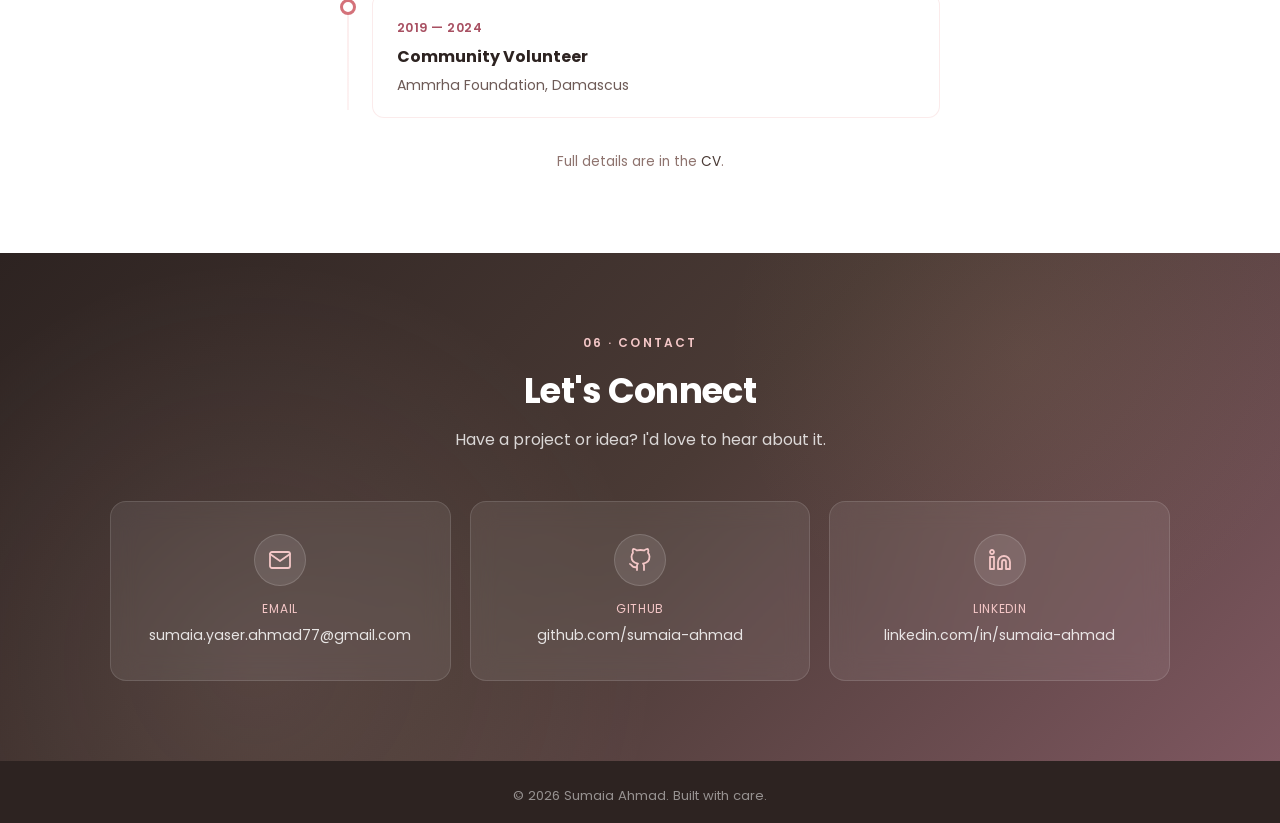
==== commit 2bc81244: "Redesign the portfolio with a warmer, interactive look Soft rose and brown palette, a two-column her" ====
--- a/index.html
+++ b/index.html
@@ -3,188 +3,381 @@
 <head>
     <meta charset="UTF-8">
     <meta name="viewport" content="width=device-width, initial-scale=1.0">
-    <title>Sumaia Ahmad · Software Engineering Graduate</title>
-    <meta name="description" content="Software engineering graduate. Built an order, purchasing, inventory and reporting system for my own business.">
+    <title>Sumaia Ahmad · Software Engineer</title>
+    <meta name="description" content="Software Engineer building full-stack web applications and business management systems with Python, Flask, React and PostgreSQL.">
+    <meta name="theme-color" content="#FFFBFB">
+    <meta property="og:type" content="website">
+    <meta property="og:title" content="Sumaia Ahmad · Software Engineer">
+    <meta property="og:description" content="Full-stack web applications and business management systems with Python, Flask, React and PostgreSQL.">
+    <meta property="og:url" content="https://sumaia-ahmad.github.io/portfolio-erp/">
+    <meta property="og:image" content="https://sumaia-ahmad.github.io/portfolio-erp/images/products.jpg">
+    <meta name="twitter:card" content="summary_large_image">
+    <link rel="icon" href="data:image/svg+xml,%3Csvg xmlns='http://www.w3.org/2000/svg' viewBox='0 0 64 64'%3E%3Crect width='64' height='64' rx='16' fill='%23A85062'/%3E%3Ctext x='32' y='44' text-anchor='middle' font-family='Arial' font-weight='700' font-size='34' fill='%23fff'%3ES%3C/text%3E%3C/svg%3E">
     <link rel="preconnect" href="https://fonts.googleapis.com">
     <link rel="preconnect" href="https://fonts.gstatic.com" crossorigin>
-    <link href="https://fonts.googleapis.com/css2?family=Inter:wght@400;500;600;700&family=JetBrains+Mono:wght@400&display=swap" rel="stylesheet">
+    <link href="https://fonts.googleapis.com/css2?family=Poppins:wght@300;400;500;600;700&family=JetBrains+Mono:wght@400&display=swap" rel="stylesheet">
     <link rel="stylesheet" href="style.css">
 </head>
 <body>
-    <header class="site-header">
-        <nav class="container nav">
-            <a href="#top" class="logo">Sumaia Ahmad</a>
+    <header>
+        <nav>
+            <div class="logo">Sumaia<span class="logo-dot">.</span></div>
             <ul class="nav-links">
+                <li><a href="#home">Home</a></li>
+                <li><a href="#about">About</a></li>
                 <li><a href="#project">Project</a></li>
-                <li><a href="#projects">Projects</a></li>
                 <li><a href="#skills">Skills</a></li>
                 <li><a href="#experience">Experience</a></li>
                 <li><a href="#contact">Contact</a></li>
             </ul>
+            <div class="burger" role="button" tabindex="0" aria-label="Open menu">
+                <div class="line1"></div>
+                <div class="line2"></div>
+                <div class="line3"></div>
+            </div>
         </nav>
     </header>
 
-    <main id="top">
-        <section class="hero">
-            <div class="container">
-                <h1>Sumaia Ahmad</h1>
-                <p class="role">Software Engineering Graduate · Damascus, Syria</p>
-                <p class="lead">
-                    My hands-on experience comes from building an order, purchasing, inventory and reporting system
-                    for my own small business, from the first requirement to daily use.
-                </p>
-                <div class="cta">
-                    <a href="#project" class="btn btn-primary">View the project</a>
-                    <a href="Sumaia_Ahmad_CV.pdf" class="btn btn-secondary" download>Download CV</a>
-                </div>
-            </div>
-        </section>
-
-        <section id="project" class="section">
-            <div class="container">
-                <p class="eyebrow">Main project</p>
-                <h2>Deniz Studio management system</h2>
-                <p class="section-lead">
-                    Deniz Studio is my handmade candle business. Orders, payments and stock were tracked in Instagram
-                    messages. I analysed the workflow, wrote the requirements and business rules, and built the
-                    system that now runs it.
-                </p>
-
-                <div class="modules">
-                    <div class="module">
-                        <h3>Sales &amp; payments</h3>
-                        <p>Order review and approval, deposits, order statuses, partial payments and remaining balances.</p>
-                    </div>
-                    <div class="module">
-                        <h3>Purchasing &amp; inventory</h3>
-                        <p>Purchases raise stock and update the weighted average cost; every change is recorded as a stock movement; low-stock alerts.</p>
-                    </div>
-                    <div class="module">
-                        <h3>Costing</h3>
-                        <p>A bill of materials per product gives the cost of one piece and its margin.</p>
-                    </div>
-                    <div class="module">
-                        <h3>Reporting</h3>
-                        <p>Monthly sales, material cost, gross profit, cash received, purchases and receivables, built with SQL.</p>
-                    </div>
-                </div>
-
-                <figure class="shot shot-main">
-                    <a href="images/reports.jpg" target="_blank" rel="noopener"><img src="images/reports.jpg" alt="Reports page: monthly sales, material cost, gross profit, cash received and purchases"></a>
-                    <figcaption>Reports: monthly sales, material cost, gross profit, cash received and purchases</figcaption>
-                </figure>
-                <div class="shots">
-                    <figure class="shot">
-                        <a href="images/inventory.jpg" target="_blank" rel="noopener"><img src="images/inventory.jpg" alt="Inventory page with stock levels and a low-stock alert" loading="lazy"></a>
+    <!-- Hero -->
+    <section id="home" class="hero">
+        <div class="hero-bg"></div>
+        <div class="hero-glow" aria-hidden="true"></div>
+
+        <div class="hero-inner">
+            <div class="hero-content">
+                <p class="hero-greeting"><span class="wave">&#128075;</span> Hello, I'm</p>
+                <h1>Sumaia <span class="highlight">Ahmad</span></h1>
+                <p class="typing-text">Software Engineer | Full-Stack Developer</p>
+                <p class="hero-desc">I build web applications and business management systems that turn complex operations into simple, reliable digital workflows.</p>
+                <div class="cta-buttons">
+                    <a href="#project" class="btn btn-primary">View My Work</a>
+                    <a href="Sumaia_Ahmad_CV.pdf" class="btn btn-outline" download>Download CV</a>
+                    <a href="#contact" class="btn btn-ghost">Get In Touch</a>
+                </div>
+            </div>
+
+            <div class="hero-visual" aria-hidden="true">
+                <div class="code-window">
+                    <div class="code-window-bar">
+                        <span class="dot dot-1"></span><span class="dot dot-2"></span><span class="dot dot-3"></span>
+                        <span class="code-window-title">sumaia.py</span>
+                    </div>
+                    <pre class="code-window-body"><code id="hero-code"></code><span class="caret"></span></pre>
+                </div>
+                <span class="chip chip-1"><i></i>Python</span>
+                <span class="chip chip-2"><i></i>React</span>
+                <span class="chip chip-3"><i></i>PostgreSQL</span>
+                <span class="chip chip-4"><i></i>Docker</span>
+            </div>
+        </div>
+    </section>
+
+    <!-- About -->
+    <section id="about" class="about">
+        <div class="container">
+            <p class="eyebrow">01 &middot; About</p>
+            <h2 class="section-title">About Me</h2>
+            <p class="section-subtitle">Building software that solves real problems</p>
+            <div class="about-content">
+                <div class="about-text">
+                    <p>I'm a Software Engineering graduate from Damascus, Syria. I design and develop full-stack web applications and business management systems &mdash; from the frontend interface to the backend API to the database.</p>
+                    <p>My approach: understand the business problem first, then build the right solution. I care about clean architecture, maintainable code, and systems that still work six months after launch.</p>
+                </div>
+                <div class="about-cards">
+                    <div class="about-card">
+                        <div class="about-icon"><svg class="icon" viewBox="0 0 24 24" fill="none" stroke="currentColor" stroke-width="1.8" stroke-linecap="round" stroke-linejoin="round"><polyline points="16 18 22 12 16 6"/><polyline points="8 6 2 12 8 18"/></svg></div>
+                        <h3>Full-Stack Development</h3>
+                        <p>Python, Flask, React, JavaScript, HTML/CSS</p>
+                    </div>
+                    <div class="about-card">
+                        <div class="about-icon"><svg class="icon" viewBox="0 0 24 24" fill="none" stroke="currentColor" stroke-width="1.8" stroke-linecap="round" stroke-linejoin="round"><ellipse cx="12" cy="5" rx="9" ry="3"/><path d="M3 5v14c0 1.66 4 3 9 3s9-1.34 9-3V5"/><path d="M3 12c0 1.66 4 3 9 3s9-1.34 9-3"/></svg></div>
+                        <h3>Database Design</h3>
+                        <p>PostgreSQL, MySQL, SQLAlchemy, Migrations</p>
+                    </div>
+                    <div class="about-card">
+                        <div class="about-icon"><svg class="icon" viewBox="0 0 24 24" fill="none" stroke="currentColor" stroke-width="1.8" stroke-linecap="round" stroke-linejoin="round"><polyline points="4 17 10 11 4 5"/><line x1="12" y1="19" x2="20" y2="19"/></svg></div>
+                        <h3>DevOps &amp; Testing</h3>
+                        <p>Docker, pytest, Git, GitHub Actions</p>
+                    </div>
+                </div>
+            </div>
+        </div>
+    </section>
+
+    <!-- Main Project -->
+    <section id="project" class="project-section">
+        <div class="container">
+            <p class="eyebrow">02 &middot; Work</p>
+            <h2 class="section-title">Featured Project</h2>
+            <p class="section-subtitle">Designed, built and deployed from scratch</p>
+
+            <div class="project-hero-card">
+                <div class="project-header">
+                    <div>
+                        <h3>Deniz Studio</h3>
+                        <p class="project-tagline">Complete Business Management System</p>
+                    </div>
+                    <a href="https://github.com/sumaia-ahmad/deniz-candles" target="_blank" rel="noopener" class="btn btn-sm">View on GitHub &rarr;</a>
+                </div>
+                <p class="project-desc">Deniz Studio is my handmade candle business. Orders, payments and stock used to be tracked in Instagram messages. I analysed the workflow, wrote the business rules, and built the system that now runs it &mdash; a customer-facing website plus an admin dashboard.</p>
+
+                <div class="feature-grid">
+                    <div class="feature-card">
+                        <div class="feature-icon"><svg class="icon" viewBox="0 0 24 24" fill="none" stroke="currentColor" stroke-width="1.8" stroke-linecap="round" stroke-linejoin="round"><circle cx="9" cy="21" r="1"/><circle cx="20" cy="21" r="1"/><path d="M1 1h4l2.68 13.39a2 2 0 0 0 2 1.61h9.72a2 2 0 0 0 2-1.61L23 6H6"/></svg></div>
+                        <h4>Online Ordering</h4>
+                        <p>Customers browse candles by occasion, choose sizes and colors, and place custom orders with delivery scheduling.</p>
+                    </div>
+                    <div class="feature-card">
+                        <div class="feature-icon"><svg class="icon" viewBox="0 0 24 24" fill="none" stroke="currentColor" stroke-width="1.8" stroke-linecap="round" stroke-linejoin="round"><rect x="1" y="4" width="22" height="16" rx="2"/><line x1="1" y1="10" x2="23" y2="10"/></svg></div>
+                        <h4>Payments</h4>
+                        <p>Deposits, partial payments, remaining balances and payment tracking per order.</p>
+                    </div>
+                    <div class="feature-card">
+                        <div class="feature-icon"><svg class="icon" viewBox="0 0 24 24" fill="none" stroke="currentColor" stroke-width="1.8" stroke-linecap="round" stroke-linejoin="round"><path d="M21 16V8a2 2 0 0 0-1-1.73l-7-4a2 2 0 0 0-2 0l-7 4A2 2 0 0 0 3 8v8a2 2 0 0 0 1 1.73l7 4a2 2 0 0 0 2 0l7-4A2 2 0 0 0 21 16z"/><polyline points="3.27 6.96 12 12.01 20.73 6.96"/><line x1="12" y1="22.08" x2="12" y2="12"/></svg></div>
+                        <h4>Inventory</h4>
+                        <p>Raw materials, stock movements, purchases and weighted-average cost tracking with low-stock alerts.</p>
+                    </div>
+                    <div class="feature-card">
+                        <div class="feature-icon"><svg class="icon" viewBox="0 0 24 24" fill="none" stroke="currentColor" stroke-width="1.8" stroke-linecap="round" stroke-linejoin="round"><line x1="12" y1="20" x2="12" y2="10"/><line x1="18" y1="20" x2="18" y2="4"/><line x1="6" y1="20" x2="6" y2="16"/></svg></div>
+                        <h4>Reports</h4>
+                        <p>Monthly sales, costs, profit, best sellers and receivables &mdash; all calculated with SQL from live data.</p>
+                    </div>
+                    <div class="feature-card">
+                        <div class="feature-icon"><svg class="icon" viewBox="0 0 24 24" fill="none" stroke="currentColor" stroke-width="1.8" stroke-linecap="round" stroke-linejoin="round"><line x1="19" y1="5" x2="5" y2="19"/><circle cx="6.5" cy="6.5" r="2.5"/><circle cx="17.5" cy="17.5" r="2.5"/></svg></div>
+                        <h4>Costing</h4>
+                        <p>Product recipes calculate the real cost per piece from raw materials, showing the profit margin on every size.</p>
+                    </div>
+                    <div class="feature-card">
+                        <div class="feature-icon"><svg class="icon" viewBox="0 0 24 24" fill="none" stroke="currentColor" stroke-width="1.8" stroke-linecap="round" stroke-linejoin="round"><path d="M12 22s8-4 8-10V5l-8-3-8 3v7c0 6 8 10 8 10z"/></svg></div>
+                        <h4>Security</h4>
+                        <p>Secure sessions, rate limiting, honeypot anti-spam, CSRF protection and role-based access.</p>
+                    </div>
+                </div>
+            </div>
+
+            <!-- Screenshots -->
+            <div class="screenshots">
+                <h3 class="screenshots-title">Screenshots</h3>
+                <div class="screenshots-grid">
+                    <figure class="screenshot">
+                        <a href="images/reports.jpg" target="_blank" rel="noopener"><img src="images/reports.jpg" alt="Reports page" loading="lazy"></a>
+                        <figcaption>Monthly reports: sales, costs, profit</figcaption>
+                    </figure>
+                    <figure class="screenshot">
+                        <a href="images/inventory.jpg" target="_blank" rel="noopener"><img src="images/inventory.jpg" alt="Inventory page" loading="lazy"></a>
                         <figcaption>Inventory with low-stock alerts</figcaption>
                     </figure>
-                    <figure class="shot">
-                        <a href="images/purchases.jpg" target="_blank" rel="noopener"><img src="images/purchases.jpg" alt="Purchases list by supplier" loading="lazy"></a>
+                    <figure class="screenshot">
+                        <a href="images/order-detail.jpg" target="_blank" rel="noopener"><img src="images/order-detail.jpg" alt="Order details" loading="lazy"></a>
+                        <figcaption>Order with payments and balance</figcaption>
+                    </figure>
+                    <figure class="screenshot">
+                        <a href="images/products.jpg" target="_blank" rel="noopener"><img src="images/products.jpg" alt="Products page" loading="lazy"></a>
+                        <figcaption>Products, cost per piece and margin</figcaption>
+                    </figure>
+                    <figure class="screenshot">
+                        <a href="images/purchases.jpg" target="_blank" rel="noopener"><img src="images/purchases.jpg" alt="Purchases page" loading="lazy"></a>
                         <figcaption>Purchases by supplier</figcaption>
                     </figure>
-                    <figure class="shot">
-                        <a href="images/order-detail.jpg" target="_blank" rel="noopener"><img src="images/order-detail.jpg" alt="Order details with payments and remaining balance" loading="lazy"></a>
-                        <figcaption>Order with deposit, payments and balance</figcaption>
-                    </figure>
-                    <figure class="shot">
-                        <a href="images/products.jpg" target="_blank" rel="noopener"><img src="images/products.jpg" alt="Products with price, cost per piece and margin" loading="lazy"></a>
-                        <figcaption>Prices, cost per piece and margin</figcaption>
-                    </figure>
                 </div>
                 <p class="note">Screenshots use sample data.</p>
-
-                <div class="details">
-                    <div>
-                        <h3>Business rules</h3>
-                        <ul class="rules">
-                            <li>Each order line keeps the price at the time of sale.</li>
-                            <li>Material cost is stored when used, so past profit never changes.</li>
-                            <li>Missing payments show a warning instead of blocking the owner.</li>
-                            <li>An assistant role manages orders without seeing costs or reports.</li>
-                        </ul>
-                    </div>
-                    <div class="code-card">
-                        <p class="code-title">Monthly sales report (SQL)</p>
-<pre><code>SELECT strftime('%Y-%m', o.event_date) AS month,
+            </div>
+
+            <!-- Tech & Business Rules -->
+            <div class="project-details">
+                <div class="detail-card">
+                    <h4>Technical Highlights</h4>
+                    <ul>
+                        <li>REST API with Python &amp; Flask (7 Blueprint modules)</li>
+                        <li>React frontend with responsive Arabic (RTL) layout</li>
+                        <li>PostgreSQL database: 16 tables with SQLAlchemy ORM</li>
+                        <li>Versioned schema migrations (Flask-Migrate)</li>
+                        <li>80 automated tests with pytest</li>
+                        <li>Dockerized deployment (Docker Compose)</li>
+                    </ul>
+                </div>
+                <div class="detail-card code-card">
+                    <h4>Monthly Sales Report (SQL)</h4>
+<pre><code>SELECT EXTRACT(YEAR  FROM o.event_date) AS year,
+       EXTRACT(MONTH FROM o.event_date) AS month,
        COUNT(DISTINCT o.id)           AS orders,
        SUM(i.unit_price * i.quantity) AS sales
 FROM orders o
 JOIN order_items i ON i.order_id = o.id
 WHERE o.status IN ('confirmed', 'in_progress',
                    'ready', 'delivered')
-GROUP BY month
-ORDER BY month DESC;</code></pre>
-                    </div>
-                </div>
-
-                <p class="stack">
-                    Built with Python, Flask, SQL (SQLite / PostgreSQL) and React; automated tests and Docker setup.
-                    <a href="https://github.com/sumaia-ahmad/deniz-candles" target="_blank" rel="noopener">Source code on GitHub →</a>
-                </p>
-            </div>
-        </section>
-
-        <section id="projects" class="section section-alt">
-            <div class="container">
-                <p class="eyebrow">Other project</p>
-                <div class="projects">
-                    <article class="project">
-                        <h3>Supermarket Management API</h3>
-                        <p>Products, categories and sales invoices with tax calculation, automatic stock reduction and sales blocked when stock is insufficient.</p>
-                        <p class="tags">Flask · MySQL · JavaScript</p>
-                        <a href="https://github.com/sumaia-ahmad/Supermarket-Management-System-" target="_blank" rel="noopener">Code →</a>
-                    </article>
-                </div>
-            </div>
-        </section>
-
-        <section id="skills" class="section">
-            <div class="container">
-                <p class="eyebrow">Skills</p>
-                <div class="skills">
-                    <div>
-                        <h3>Business processes</h3>
-                        <p>Sales &amp; orders, payments &amp; receivables, purchasing, inventory, costing, reporting</p>
-                    </div>
-                    <div>
-                        <h3>Databases &amp; SQL</h3>
-                        <p>SQL (joins, aggregates), database design, PostgreSQL, MySQL, SQLite, migrations</p>
-                    </div>
-                    <div>
-                        <h3>Development</h3>
-                        <p>Python, Flask, REST APIs, Git &amp; GitHub</p>
-                    </div>
-                    <div>
-                        <h3>Communication</h3>
-                        <p>Teaching and mentoring, problem solving, teamwork · Arabic (native), English (intermediate)</p>
-                    </div>
-                </div>
-            </div>
-        </section>
-
-        <section id="experience" class="section">
-            <div class="container">
-                <p class="eyebrow">Education &amp; experience</p>
-                <ul class="timeline">
-                    <li><strong>B.Sc. Software Engineering</strong><span>Syrian Private University, Damascus</span><time>2025</time></li>
-                    <li><strong>Computer Science Teacher</strong><span>Maali Al-Majd Private School, Damascus</span><time>2023 – 2024</time></li>
-                    <li><strong>Marketing Assistant</strong><span></span><time>2022 – 2023</time></li>
-                    <li><strong>Community Volunteer</strong><span>Ammrha Foundation, Damascus</span><time>2019 – 2024</time></li>
-                </ul>
-                <p class="note">Full details are in the <a href="Sumaia_Ahmad_CV.pdf" download>CV</a>.</p>
-            </div>
-        </section>
-
-        <section id="contact" class="section contact">
-            <div class="container">
-                <h2>Contact</h2>
-                <div class="contact-grid">
-                    <a href="mailto:somayaahmad013@gmail.com"><span>Email</span>somayaahmad013@gmail.com</a>
-                    <a href="tel:+963937799121"><span>Phone</span>0937 799 121</a>
-                    <a href="https://github.com/sumaia-ahmad" target="_blank" rel="noopener"><span>GitHub</span>github.com/sumaia-ahmad</a>
-                </div>
-            </div>
-        </section>
-    </main>
+GROUP BY year, month
+ORDER BY year DESC, month DESC;</code></pre>
+                </div>
+            </div>
+
+            <!-- Business Rules -->
+            <div class="business-rules">
+                <h4>Business Rules I Implemented</h4>
+                <div class="rules-grid">
+                    <div class="rule"><span class="rule-tag">BR-5</span> Each order line keeps the price at the time of sale (price snapshot)</div>
+                    <div class="rule"><span class="rule-tag">BR-1</span> Delivery fees are snapshot too &mdash; changing a zone's fee later won't touch past orders</div>
+                    <div class="rule"><span class="rule-tag">BR-9</span> Large orders (50+ pieces) automatically require extra preparation time</div>
+                    <div class="rule"><span class="rule-tag">WAC</span> Material cost uses weighted average cost, updated on every purchase</div>
+                </div>
+            </div>
+        </div>
+    </section>
+
+    <!-- Other Projects -->
+    <section class="other-projects">
+        <div class="container">
+            <p class="eyebrow">03 &middot; More</p>
+            <h2 class="section-title">Other Projects</h2>
+            <div class="other-grid">
+                <article class="other-card">
+                    <div class="other-card-header">
+                        <span class="folder-icon"><svg class="icon" viewBox="0 0 24 24" fill="none" stroke="currentColor" stroke-width="1.8" stroke-linecap="round" stroke-linejoin="round"><path d="M22 19a2 2 0 0 1-2 2H4a2 2 0 0 1-2-2V5a2 2 0 0 1 2-2h5l2 3h9a2 2 0 0 1 2 2z"/></svg></span>
+                        <a href="https://github.com/sumaia-ahmad/Supermarket-Management-System-" target="_blank" rel="noopener">Code &rarr;</a>
+                    </div>
+                    <h3>Supermarket Management API</h3>
+                    <p>Products, categories and sales invoices with tax calculation, automatic stock reduction and sales blocked when stock is insufficient.</p>
+                    <div class="other-tags">
+                        <span>Flask</span><span>MySQL</span><span>JavaScript</span><span>REST API</span>
+                    </div>
+                </article>
+            </div>
+        </div>
+    </section>
+
+    <!-- Skills -->
+    <section id="skills" class="skills-section">
+        <div class="container">
+            <p class="eyebrow">04 &middot; Skills</p>
+            <h2 class="section-title">Skills &amp; Expertise</h2>
+            <p class="section-subtitle">What I work with every day</p>
+            <div class="skills-grid">
+                <div class="skill-card">
+                    <div class="skill-icon-wrap"><svg class="icon" viewBox="0 0 24 24" fill="none" stroke="currentColor" stroke-width="1.8" stroke-linecap="round" stroke-linejoin="round"><rect x="2" y="2" width="20" height="8" rx="2"/><rect x="2" y="14" width="20" height="8" rx="2"/><line x1="6" y1="6" x2="6.01" y2="6"/><line x1="6" y1="18" x2="6.01" y2="18"/></svg></div>
+                    <h3>Backend</h3>
+                    <div class="skill-tags">
+                        <span>Python</span><span>Flask</span><span>REST APIs</span><span>SQLAlchemy</span>
+                    </div>
+                </div>
+                <div class="skill-card">
+                    <div class="skill-icon-wrap"><svg class="icon" viewBox="0 0 24 24" fill="none" stroke="currentColor" stroke-width="1.8" stroke-linecap="round" stroke-linejoin="round"><rect x="3" y="3" width="18" height="18" rx="2"/><line x1="3" y1="9" x2="21" y2="9"/><line x1="9" y1="21" x2="9" y2="9"/></svg></div>
+                    <h3>Frontend</h3>
+                    <div class="skill-tags">
+                        <span>React</span><span>JavaScript</span><span>HTML5</span><span>CSS3</span>
+                    </div>
+                </div>
+                <div class="skill-card">
+                    <div class="skill-icon-wrap"><svg class="icon" viewBox="0 0 24 24" fill="none" stroke="currentColor" stroke-width="1.8" stroke-linecap="round" stroke-linejoin="round"><ellipse cx="12" cy="5" rx="9" ry="3"/><path d="M3 5v14c0 1.66 4 3 9 3s9-1.34 9-3V5"/><path d="M3 12c0 1.66 4 3 9 3s9-1.34 9-3"/></svg></div>
+                    <h3>Databases</h3>
+                    <div class="skill-tags">
+                        <span>PostgreSQL</span><span>MySQL</span><span>SQL</span><span>Database Design</span>
+                    </div>
+                </div>
+                <div class="skill-card">
+                    <div class="skill-icon-wrap"><svg class="icon" viewBox="0 0 24 24" fill="none" stroke="currentColor" stroke-width="1.8" stroke-linecap="round" stroke-linejoin="round"><path d="M14.7 6.3a1 1 0 0 0 0 1.4l1.6 1.6a1 1 0 0 0 1.4 0l3.77-3.77a6 6 0 0 1-7.94 7.94l-6.91 6.91a2.12 2.12 0 0 1-3-3l6.91-6.91a6 6 0 0 1 7.94-7.94l-3.76 3.76z"/></svg></div>
+                    <h3>Tools &amp; Practices</h3>
+                    <div class="skill-tags">
+                        <span>Docker</span><span>Git</span><span>pytest</span><span>GitHub Actions</span>
+                    </div>
+                </div>
+                <div class="skill-card">
+                    <div class="skill-icon-wrap"><svg class="icon" viewBox="0 0 24 24" fill="none" stroke="currentColor" stroke-width="1.8" stroke-linecap="round" stroke-linejoin="round"><rect x="2" y="7" width="20" height="14" rx="2"/><path d="M16 21V5a2 2 0 0 0-2-2h-4a2 2 0 0 0-2 2v16"/></svg></div>
+                    <h3>Business</h3>
+                    <div class="skill-tags">
+                        <span>Inventory Management</span><span>Requirements Analysis</span><span>Process Automation</span>
+                    </div>
+                </div>
+                <div class="skill-card">
+                    <div class="skill-icon-wrap"><svg class="icon" viewBox="0 0 24 24" fill="none" stroke="currentColor" stroke-width="1.8" stroke-linecap="round" stroke-linejoin="round"><path d="M21 11.5a8.38 8.38 0 0 1-.9 3.8 8.5 8.5 0 0 1-7.6 4.7 8.38 8.38 0 0 1-3.8-.9L3 21l1.9-5.7a8.38 8.38 0 0 1-.9-3.8 8.5 8.5 0 0 1 4.7-7.6 8.38 8.38 0 0 1 3.8-.9h.5a8.48 8.48 0 0 1 8 8v.5z"/></svg></div>
+                    <h3>Communication</h3>
+                    <div class="skill-tags">
+                        <span>Problem Solving</span><span>Teaching</span><span>Arabic (native)</span><span>English</span>
+                    </div>
+                </div>
+            </div>
+        </div>
+    </section>
+
+    <!-- Experience -->
+    <section id="experience" class="experience-section">
+        <div class="container">
+            <p class="eyebrow">05 &middot; Journey</p>
+            <h2 class="section-title">Education &amp; Experience</h2>
+            <div class="timeline">
+                <div class="timeline-item">
+                    <div class="timeline-dot"></div>
+                    <div class="timeline-content">
+                        <span class="timeline-date">2026 &mdash; Present</span>
+                        <h3>Full-Stack Developer <span class="timeline-type">Self-employed</span></h3>
+                        <p>Deniz Studio &middot; Damascus, Syria</p>
+                    </div>
+                </div>
+                <div class="timeline-item">
+                    <div class="timeline-dot"></div>
+                    <div class="timeline-content">
+                        <span class="timeline-date">2025</span>
+                        <h3>B.Sc. Software Engineering</h3>
+                        <p>Syrian Private University (SPU), Damascus</p>
+                    </div>
+                </div>
+                <div class="timeline-item">
+                    <div class="timeline-dot"></div>
+                    <div class="timeline-content">
+                        <span class="timeline-date">2023 &mdash; 2024</span>
+                        <h3>Computer Science Teacher</h3>
+                        <p>Maali Al-Majd Private School, Damascus</p>
+                    </div>
+                </div>
+                <div class="timeline-item">
+                    <div class="timeline-dot"></div>
+                    <div class="timeline-content">
+                        <span class="timeline-date">2022 &mdash; 2023</span>
+                        <h3>Marketing Assistant</h3>
+                    </div>
+                </div>
+                <div class="timeline-item">
+                    <div class="timeline-dot"></div>
+                    <div class="timeline-content">
+                        <span class="timeline-date">2019 &mdash; 2024</span>
+                        <h3>Community Volunteer</h3>
+                        <p>Ammrha Foundation, Damascus</p>
+                    </div>
+                </div>
+            </div>
+            <p class="note" style="text-align:center; margin-top:2rem;">Full details are in the <a href="Sumaia_Ahmad_CV.pdf" download>CV</a>.</p>
+        </div>
+    </section>
+
+    <!-- Contact -->
+    <section id="contact" class="contact-section">
+        <div class="container">
+            <p class="eyebrow light">06 &middot; Contact</p>
+            <h2 class="section-title light">Let's Connect</h2>
+            <p class="section-subtitle light">Have a project or idea? I'd love to hear about it.</p>
+            <div class="contact-grid">
+                <a href="mailto:sumaia.yaser.ahmad77@gmail.com" class="contact-card">
+                    <span class="contact-emoji"><svg class="icon" viewBox="0 0 24 24" fill="none" stroke="currentColor" stroke-width="1.8" stroke-linecap="round" stroke-linejoin="round"><path d="M4 4h16c1.1 0 2 .9 2 2v12c0 1.1-.9 2-2 2H4c-1.1 0-2-.9-2-2V6c0-1.1.9-2 2-2z"/><polyline points="22,6 12,13 2,6"/></svg></span>
+                    <span class="contact-label">Email</span>
+                    <span class="contact-value">sumaia.yaser.ahmad77@gmail.com</span>
+                </a>
+                <a href="https://github.com/sumaia-ahmad" target="_blank" rel="noopener" class="contact-card">
+                    <span class="contact-emoji"><svg class="icon" viewBox="0 0 24 24" fill="none" stroke="currentColor" stroke-width="1.8" stroke-linecap="round" stroke-linejoin="round"><path d="M9 19c-5 1.5-5-2.5-7-3m14 6v-3.87a3.37 3.37 0 0 0-.94-2.61c3.14-.35 6.44-1.54 6.44-7A5.44 5.44 0 0 0 20 4.77 5.07 5.07 0 0 0 19.91 1S18.73.65 16 2.48a13.38 13.38 0 0 0-7 0C6.27.65 5.09 1 5.09 1A5.07 5.07 0 0 0 5 4.77a5.44 5.44 0 0 0-1.5 3.78c0 5.42 3.3 6.61 6.44 7A3.37 3.37 0 0 0 9 18.13V22"/></svg></span>
+                    <span class="contact-label">GitHub</span>
+                    <span class="contact-value">github.com/sumaia-ahmad</span>
+                </a>
+                <a href="https://www.linkedin.com/in/sumaia-ahmad" target="_blank" rel="noopener" class="contact-card">
+                    <span class="contact-emoji"><svg class="icon" viewBox="0 0 24 24" fill="none" stroke="currentColor" stroke-width="1.8" stroke-linecap="round" stroke-linejoin="round"><path d="M16 8a6 6 0 0 1 6 6v7h-4v-7a2 2 0 0 0-2-2 2 2 0 0 0-2 2v7h-4v-7a6 6 0 0 1 6-6z"/><rect x="2" y="9" width="4" height="12"/><circle cx="4" cy="4" r="2"/></svg></span>
+                    <span class="contact-label">LinkedIn</span>
+                    <span class="contact-value">linkedin.com/in/sumaia-ahmad</span>
+                </a>
+            </div>
+        </div>
+    </section>
+
+    <footer>
+        <p>&copy; 2026 Sumaia Ahmad. Built with care.</p>
+    </footer>
+
+    <script src="script.js"></script>
 </body>
 </html>
--- a/style.css
+++ b/style.css
@@ -1,428 +1,967 @@
 :root {
-    --bg: #ffffff;
-    --bg-alt: #f6f7f9;
-    --text: #1c2430;
-    --muted: #5d6673;
-    --line: #e4e7ec;
-    --primary: #1f3b5a;
-    --radius: 10px;
-}
-
-* {
-    box-sizing: border-box;
-    margin: 0;
-    padding: 0;
-}
-
-html {
-    scroll-behavior: smooth;
-    scroll-padding-top: 64px;
-}
+    --cream: #FFFBFB;
+    --cream-dark: #FDF2F2;
+    --rose: #F4C7C7;
+    --rose-soft: #F9E2E2;
+    --rose-light: #FDE8E8;
+    --rose-pale: #FFF5F5;
+    --rose-strong: #d4727a;
+    --rose-accent: #A85062;
+    --brown: #4A3A35;
+    --brown-light: #6E5B57;
+    --brown-dark: #2D2321;
+    --gold: #c9a96e;
+    --gold-light: #e2cc9c;
+    --text: #4A3A35;
+    --text-soft: #6E5B57;
+    --text-light: #8E736E;
+    --white: #ffffff;
+
+    --glass-bg: rgba(255, 255, 255, 0.55);
+    --glass-border: rgba(244, 199, 199, 0.35);
+    --glass-bg-hover: rgba(255, 255, 255, 0.75);
+
+    --shadow: 0 4px 24px rgba(90, 60, 66, 0.08);
+    --shadow-hover: 0 12px 40px rgba(90, 60, 66, 0.14);
+    --glow: 0 0 30px rgba(244, 199, 199, 0.5);
+    --radius: 16px;
+}
+
+* { box-sizing: border-box; margin: 0; padding: 0; }
+
+html { scroll-behavior: smooth; scroll-padding-top: 70px; }
 
 body {
-    font-family: 'Inter', system-ui, -apple-system, 'Segoe UI', sans-serif;
-    background: var(--bg);
+    font-family: 'Poppins', system-ui, -apple-system, sans-serif;
+    background: var(--cream);
     color: var(--text);
-    line-height: 1.6;
+    line-height: 1.7;
     overflow-x: hidden;
 }
 
-img {
-    max-width: 100%;
-    display: block;
-}
-
-a {
-    color: var(--primary);
-    text-decoration: none;
-}
-
-a:hover {
-    text-decoration: underline;
-}
-
-.container {
-    max-width: 1040px;
-    margin: 0 auto;
-    padding: 0 20px;
-}
-
-/* Header */
-.site-header {
-    position: sticky;
+img { max-width: 100%; display: block; }
+
+a { color: var(--brown); text-decoration: none; transition: color 0.3s; }
+a:hover { color: var(--rose-accent); }
+a:focus-visible, button:focus-visible, .burger:focus-visible { outline: 2px solid var(--rose-accent); outline-offset: 3px; border-radius: 6px; }
+
+.container { max-width: 1100px; margin: 0 auto; padding: 0 20px; }
+
+/* -------- Header -------- */
+header {
+    position: fixed;
     top: 0;
-    z-index: 10;
-    background: rgba(255, 255, 255, 0.95);
-    backdrop-filter: blur(8px);
-    border-bottom: 1px solid var(--line);
-}
-
-.nav {
+    width: 100%;
+    background: rgba(255, 251, 251, 0.85);
+    backdrop-filter: blur(16px);
+    -webkit-backdrop-filter: blur(16px);
+    z-index: 100;
+    border-bottom: 1px solid var(--glass-border);
+}
+
+nav {
     display: flex;
     align-items: center;
     justify-content: space-between;
-    gap: 16px;
-    min-height: 58px;
+    padding: 0 2rem;
+    max-width: 1200px;
+    margin: 0 auto;
+    min-height: 64px;
 }
 
 .logo {
+    font-size: 1.5rem;
     font-weight: 700;
-    color: var(--text);
-}
+    color: var(--brown);
+}
+
+.logo-dot { color: var(--rose-strong); font-size: 2rem; line-height: 0; }
 
 .nav-links {
     display: flex;
-    gap: 24px;
     list-style: none;
+    gap: 2rem;
 }
 
 .nav-links a {
-    color: var(--muted);
-    font-size: 0.93rem;
+    color: var(--text-soft);
     font-weight: 500;
-}
-
-/* Hero */
+    font-size: 0.92rem;
+    transition: all 0.3s;
+    position: relative;
+}
+
+.nav-links a::after {
+    content: '';
+    position: absolute;
+    bottom: -4px;
+    left: 0;
+    width: 0;
+    height: 2.5px;
+    background: linear-gradient(90deg, var(--rose-strong), var(--rose));
+    border-radius: 2px;
+    transition: width 0.3s;
+}
+
+.nav-links a:hover { color: var(--brown); }
+.nav-links a:hover::after, .nav-links a.active::after { width: 100%; }
+
+.burger { display: none; cursor: pointer; flex-direction: column; gap: 5px; }
+.burger div { width: 24px; height: 2.5px; background: var(--brown); border-radius: 2px; transition: all 0.3s; }
+
+/* -------- Hero -------- */
 .hero {
-    padding: 80px 0 64px;
-    border-bottom: 1px solid var(--line);
-}
-
-.hero h1 {
-    font-size: clamp(2.2rem, 5vw, 3.2rem);
-    letter-spacing: -0.02em;
-    line-height: 1.1;
-}
-
-.role {
-    margin-top: 8px;
-    font-size: 1.1rem;
-    font-weight: 600;
-    color: var(--primary);
-}
-
-.lead {
-    margin-top: 18px;
-    max-width: 640px;
-    font-size: 1.08rem;
-    color: var(--muted);
-}
-
-.cta {
+    min-height: 100vh;
     display: flex;
-    flex-wrap: wrap;
-    gap: 12px;
-    margin-top: 28px;
-}
-
-.btn {
+    align-items: center;
+    justify-content: center;
+    text-align: center;
+    padding: 6rem 2rem 4rem;
+    position: relative;
+    overflow: hidden;
+    background: linear-gradient(135deg, #fffbf8, #fbf2f3 52%, #f1e9f6);
+}
+
+.hero-bg {
+    position: absolute;
+    inset: 0;
+    background:
+        radial-gradient(1100px 780px at 14% 8%, #fffaf5, transparent 58%),
+        radial-gradient(950px 760px at 90% 14%, #fce8e4, transparent 52%),
+        radial-gradient(1050px 900px at 84% 94%, #efe6f4, transparent 56%);
+}
+
+.hero-glow {
+    position: absolute;
+    width: 520px;
+    height: 520px;
+    border-radius: 50%;
+    background: radial-gradient(circle, rgba(244, 199, 199, 0.45), transparent 65%);
+    left: 0;
+    top: 0;
+    transform: translate(-50%, -50%);
+    pointer-events: none;
+    opacity: 0;
+    transition: opacity 0.4s;
+}
+
+.hero:hover .hero-glow { opacity: 1; }
+
+.hero-inner {
+    position: relative;
+    z-index: 2;
+    width: 100%;
+    max-width: 1100px;
+    display: grid;
+    grid-template-columns: 1.1fr 1fr;
+    align-items: center;
+    gap: 3rem;
+    text-align: left;
+}
+
+.hero-content { max-width: 560px; }
+.hero-inner .hero-desc { margin-left: 0; }
+.hero-inner .cta-buttons { justify-content: flex-start; }
+
+/* Code window */
+.hero-visual {
+    position: relative;
+    perspective: 1000px;
+    padding: 2.5rem 1.5rem;
+    animation: fadeInUp 0.9s ease 0.5s both;
+}
+
+.code-window {
+    background: rgba(255, 255, 255, 0.7);
+    backdrop-filter: blur(18px);
+    -webkit-backdrop-filter: blur(18px);
+    border: 1px solid var(--glass-border);
+    border-radius: 18px;
+    box-shadow: 0 20px 50px rgba(90, 60, 66, 0.12), 0 0 40px rgba(244, 199, 199, 0.35);
+    overflow: hidden;
+    transform: rotateY(-8deg) rotateX(4deg);
+    transition: transform 0.2s ease-out;
+    transform-style: preserve-3d;
+}
+
+.code-window-bar {
+    display: flex;
+    align-items: center;
+    gap: 7px;
+    padding: 0.8rem 1rem;
+    border-bottom: 1px solid var(--glass-border);
+    background: rgba(253, 232, 232, 0.5);
+}
+
+.dot { width: 11px; height: 11px; border-radius: 50%; }
+.dot-1 { background: #f2a7a7; }
+.dot-2 { background: #f3d39b; }
+.dot-3 { background: #b9dcb4; }
+
+.code-window-title {
+    margin-left: auto;
+    font-family: 'JetBrains Mono', monospace;
+    font-size: 0.75rem;
+    color: var(--text-light);
+}
+
+.code-window-body {
+    font-family: 'JetBrains Mono', ui-monospace, monospace;
+    font-size: 0.86rem;
+    line-height: 1.85;
+    padding: 1.3rem 1.4rem 1.5rem;
+    min-height: 230px;
+    color: var(--brown);
+    white-space: pre;
+    overflow: hidden;
+}
+
+.code-window-body .kw { color: var(--rose-accent); font-weight: 600; }
+.code-window-body .str { color: #b07a3c; }
+.code-window-body .fn { color: #7a5c9e; }
+.code-window-body .cm { color: var(--text-light); font-style: italic; }
+
+.caret {
     display: inline-block;
-    padding: 11px 20px;
-    border-radius: 8px;
-    font-weight: 600;
-    font-size: 0.95rem;
-}
-
-.btn:hover {
-    text-decoration: none;
-}
-
-.btn-primary {
-    background: var(--primary);
-    color: #fff;
-}
-
-.btn-secondary {
-    border: 1.5px solid var(--line);
-    color: var(--text);
-}
-
-/* Sections */
-.section {
-    padding: 72px 0;
-}
-
-.section-alt {
-    background: var(--bg-alt);
-}
-
-.eyebrow {
+    width: 2px;
+    height: 1.05em;
+    background: var(--rose-strong);
+    vertical-align: text-bottom;
+    animation: blink 1s steps(1) infinite;
+}
+
+@keyframes blink { 50% { opacity: 0; } }
+
+/* Tech chips */
+.chip {
+    position: absolute;
+    background: var(--white);
+    border: 1px solid var(--glass-border);
+    border-radius: 50px;
+    padding: 0.4rem 0.95rem;
     font-size: 0.8rem;
     font-weight: 600;
-    letter-spacing: 0.08em;
+    color: var(--brown);
+    box-shadow: 0 6px 18px rgba(90, 60, 66, 0.1);
+    white-space: nowrap;
+    display: inline-flex;
+    align-items: center;
+    gap: 0.45rem;
+    animation: bob 5s ease-in-out infinite;
+}
+
+.chip-1 { top: 0.6rem; left: -0.5rem; }
+.chip-2 { top: 1.6rem; right: -0.8rem; animation-delay: 1.2s; }
+.chip-3 { bottom: 0.4rem; left: 1rem; animation-delay: 0.6s; }
+.chip-4 { bottom: 1.4rem; right: 0; animation-delay: 1.8s; }
+
+.chip i { width: 8px; height: 8px; border-radius: 50%; display: inline-block; }
+.chip-1 i { background: #6b9bd1; }
+.chip-2 i { background: #61c7e0; }
+.chip-3 i { background: #8c7ab8; }
+.chip-4 i { background: #5aa9e6; }
+
+@keyframes bob {
+    0%, 100% { transform: translateY(0); }
+    50% { transform: translateY(-10px); }
+}
+
+.hero-greeting {
+    font-size: 1.1rem;
+    color: var(--text-soft);
+    font-weight: 400;
+    margin-bottom: 0.5rem;
+    animation: fadeInUp 0.8s ease;
+}
+
+.hero h1 {
+    font-size: clamp(2.5rem, 6vw, 3.8rem);
+    font-weight: 700;
+    line-height: 1.15;
+    letter-spacing: -0.02em;
+    color: var(--brown-dark);
+    animation: fadeInUp 0.8s ease 0.15s both;
+}
+
+.highlight {
+    background: linear-gradient(135deg, var(--rose-strong), var(--rose));
+    -webkit-background-clip: text;
+    -webkit-text-fill-color: transparent;
+    background-clip: text;
+}
+
+.typing-text {
+    font-size: 1.25rem;
+    color: var(--brown-light);
+    font-weight: 500;
+    margin: 0.8rem 0 0.5rem;
+    min-height: 1.8rem;
+    animation: fadeInUp 0.8s ease 0.3s both;
+}
+
+.hero-desc {
+    font-size: 1.05rem;
+    color: var(--text-soft);
+    max-width: 560px;
+    margin: 0 auto 2rem;
+    animation: fadeInUp 0.8s ease 0.45s both;
+}
+
+.cta-buttons {
+    display: flex;
+    gap: 1rem;
+    justify-content: center;
+    flex-wrap: wrap;
+    animation: fadeInUp 0.8s ease 0.6s both;
+}
+
+.btn {
+    padding: 0.75rem 1.8rem;
+    border-radius: 50px;
+    font-weight: 600;
+    font-size: 0.92rem;
+    transition: all 0.3s;
+    display: inline-block;
+    border: 2px solid transparent;
+}
+
+.btn:hover { text-decoration: none; transform: translateY(-3px); }
+
+.btn-primary {
+    background: linear-gradient(135deg, var(--rose-strong), var(--rose-accent));
+    color: var(--white);
+    border-color: transparent;
+    box-shadow: 0 4px 16px rgba(168, 80, 98, 0.25);
+}
+.btn-primary:hover { box-shadow: 0 8px 28px rgba(168, 80, 98, 0.35); }
+
+.btn-outline {
+    background: var(--glass-bg);
+    backdrop-filter: blur(8px);
+    color: var(--brown);
+    border-color: var(--glass-border);
+}
+.btn-outline:hover { background: var(--white); border-color: var(--rose); }
+
+.btn-ghost {
+    background: transparent;
+    color: var(--brown-light);
+    border-color: transparent;
+}
+.btn-ghost:hover { color: var(--rose-accent); }
+
+.btn-sm {
+    padding: 0.5rem 1.2rem;
+    border-radius: 50px;
+    font-weight: 600;
+    font-size: 0.85rem;
+    background: linear-gradient(135deg, var(--rose-strong), var(--rose-accent));
+    color: var(--white);
+    transition: all 0.3s;
+    display: inline-block;
+    box-shadow: 0 3px 12px rgba(168, 80, 98, 0.2);
+}
+.btn-sm:hover { transform: translateY(-2px); box-shadow: 0 6px 20px rgba(168, 80, 98, 0.3); color: var(--white); text-decoration: none; }
+
+/* -------- Section Titles -------- */
+.icon { width: 24px; height: 24px; display: block; }
+
+.eyebrow {
+    text-align: center;
+    font-size: 0.75rem;
+    font-weight: 600;
+    letter-spacing: 0.18em;
     text-transform: uppercase;
-    color: var(--muted);
-    margin-bottom: 8px;
-}
-
-h2 {
-    font-size: clamp(1.5rem, 3vw, 1.9rem);
-    letter-spacing: -0.01em;
-}
-
-h3 {
+    color: var(--rose-accent);
+    margin-bottom: 0.5rem;
+}
+.eyebrow.light { color: var(--rose); }
+
+.section-title {
+    letter-spacing: -0.02em;
+    font-size: clamp(1.6rem, 3.5vw, 2.2rem);
+    text-align: center;
+    color: var(--brown-dark);
+    margin-bottom: 0.3rem;
+}
+
+.section-title.light { color: var(--white); }
+
+.section-subtitle {
+    text-align: center;
+    color: var(--text-soft);
     font-size: 1rem;
-}
-
-.section-lead {
-    margin-top: 12px;
-    max-width: 720px;
-    color: var(--muted);
-}
-
-.note {
-    margin-top: 10px;
-    font-size: 0.85rem;
-    color: var(--muted);
-}
-
-/* Project */
-.modules {
-    display: grid;
-    grid-template-columns: repeat(4, 1fr);
-    gap: 14px;
-    margin: 32px 0;
-}
-
-.module {
-    border-top: 2px solid var(--primary);
-    padding-top: 12px;
-}
-
-.module p {
-    margin-top: 4px;
-    font-size: 0.92rem;
-    color: var(--muted);
-}
-
-.shot img {
+    margin-bottom: 3rem;
+}
+
+.section-subtitle.light { color: rgba(255,255,255,0.8); }
+
+.note { font-size: 0.85rem; color: var(--text-light); margin-top: 0.8rem; }
+
+/* -------- About -------- */
+.about { padding: 5rem 0; background: var(--white); }
+
+.about-content { max-width: 800px; margin: 0 auto; }
+
+.about-text { text-align: center; margin-bottom: 2.5rem; }
+.about-text p { color: var(--text-soft); margin-bottom: 1rem; font-size: 1.02rem; }
+
+.about-cards { display: grid; grid-template-columns: repeat(3, 1fr); gap: 1.5rem; }
+
+.about-card {
+    background: var(--glass-bg);
+    backdrop-filter: blur(12px);
+    -webkit-backdrop-filter: blur(12px);
+    border: 1px solid var(--glass-border);
+    border-radius: var(--radius);
+    padding: 1.8rem 1.5rem;
+    text-align: center;
+    transition: all 0.35s;
+    position: relative;
+    overflow: hidden;
+}
+
+.about-card::before {
+    content: '';
+    position: absolute;
+    top: 0;
+    left: 0;
+    right: 0;
+    height: 3px;
+    background: linear-gradient(90deg, var(--rose-strong), var(--rose), var(--gold));
+    opacity: 0;
+    transition: opacity 0.3s;
+}
+
+.about-card:hover {
+    transform: translateY(-6px);
+    box-shadow: var(--glow);
+    background: var(--glass-bg-hover);
+}
+
+.about-card:hover::before { opacity: 1; }
+
+.about-icon {
+    width: 52px; height: 52px; margin: 0 auto 1rem;
+    display: flex; align-items: center; justify-content: center;
+    border-radius: 14px; background: var(--rose-pale); color: var(--rose-accent);
+    border: 1px solid var(--glass-border); transition: all 0.3s;
+}
+.about-card:hover .about-icon { background: var(--rose-accent); color: var(--white); transform: rotate(-6deg); }
+.about-card h3 { font-size: 1rem; margin-bottom: 0.5rem; color: var(--brown); }
+.about-card p { font-size: 0.88rem; color: var(--text-soft); }
+
+/* -------- Main Project -------- */
+.project-section {
+    padding: 5rem 0;
+    background: var(--cream-dark);
+    position: relative;
+}
+
+.project-section::before {
+    content: '';
+    position: absolute;
+    top: 0;
+    left: 0;
+    right: 0;
+    bottom: 0;
+    background:
+        radial-gradient(600px 400px at 10% 20%, rgba(244, 199, 199, 0.2), transparent),
+        radial-gradient(500px 500px at 90% 80%, rgba(239, 230, 244, 0.3), transparent);
+    pointer-events: none;
+}
+
+.project-hero-card {
+    background: var(--glass-bg);
+    backdrop-filter: blur(16px);
+    -webkit-backdrop-filter: blur(16px);
+    border: 1px solid var(--glass-border);
+    border-radius: var(--radius);
+    padding: 2.5rem;
+    margin-bottom: 3rem;
+    position: relative;
+    z-index: 1;
+    transition: all 0.3s;
+}
+
+.project-hero-card:hover { box-shadow: var(--glow); }
+
+.project-header {
+    display: flex;
+    align-items: center;
+    justify-content: space-between;
+    flex-wrap: wrap;
+    gap: 1rem;
+    margin-bottom: 1rem;
+}
+
+.project-header h3 { font-size: 1.6rem; color: var(--brown-dark); }
+.project-tagline { color: var(--rose-accent); font-weight: 600; font-size: 0.95rem; letter-spacing: 0.02em; }
+.project-desc { color: var(--text-soft); margin-bottom: 2rem; max-width: 750px; }
+
+.feature-grid { display: grid; grid-template-columns: repeat(3, 1fr); gap: 1.2rem; }
+
+.feature-card {
+    background: rgba(255, 255, 255, 0.5);
+    backdrop-filter: blur(8px);
+    border: 1px solid var(--glass-border);
+    border-radius: 12px;
+    padding: 1.5rem;
+    transition: all 0.3s;
+}
+
+.feature-card:hover {
+    transform: translateY(-4px);
+    box-shadow: var(--glow);
+    background: rgba(255, 255, 255, 0.7);
+}
+
+.feature-icon {
+    color: var(--rose-accent);
+    margin-bottom: 0.6rem;
+    width: 48px;
+    height: 48px;
+    display: flex;
+    align-items: center;
+    justify-content: center;
+    background: var(--rose-light);
+    border-radius: 12px;
+    transition: all 0.3s;
+}
+
+.feature-card:hover .feature-icon { background: var(--rose-accent); color: var(--white); transform: rotate(-6deg); }
+
+.feature-card h4 { font-size: 0.95rem; color: var(--brown); margin-bottom: 0.4rem; }
+.feature-card p { font-size: 0.85rem; color: var(--text-soft); line-height: 1.6; }
+
+/* Screenshots */
+.screenshots { margin-bottom: 3rem; position: relative; z-index: 1; }
+.screenshots-title { font-size: 1.2rem; color: var(--brown); margin-bottom: 1.2rem; }
+
+.screenshots-grid { display: grid; grid-template-columns: repeat(6, 1fr); gap: 1.2rem; }
+.screenshot { grid-column: span 2; }
+.screenshot:nth-child(-n+2) { grid-column: span 3; }
+
+.screenshot img {
     width: 100%;
-    border: 1px solid var(--line);
-    border-radius: var(--radius);
-}
-
-.shot figcaption {
-    margin-top: 8px;
-    font-size: 0.88rem;
-    color: var(--muted);
-}
-
-.shot-main {
-    margin-bottom: 20px;
-}
-
-.shots {
-    display: grid;
-    grid-template-columns: repeat(2, 1fr);
-    gap: 20px;
-}
-
-.shots img {
-    aspect-ratio: 16 / 9;
+    aspect-ratio: 16/10;
     object-fit: cover;
     object-position: left top;
-}
-
-.details {
-    display: grid;
-    grid-template-columns: 1fr 1fr;
-    gap: 28px;
-    margin-top: 40px;
-    align-items: start;
-}
-
-.rules {
-    margin-top: 10px;
-    padding-left: 18px;
-    color: var(--muted);
-    display: grid;
-    gap: 6px;
+    border-radius: 12px;
+    border: 1px solid var(--glass-border);
+    transition: all 0.3s;
+}
+
+.screenshot:hover img { transform: scale(1.03); box-shadow: var(--glow); }
+
+.screenshot figcaption { font-size: 0.82rem; color: var(--text-soft); margin-top: 0.5rem; text-align: center; }
+
+/* Project Details */
+.project-details { display: grid; grid-template-columns: 1fr 1fr; gap: 1.5rem; margin-bottom: 2rem; position: relative; z-index: 1; }
+
+.detail-card {
+    background: var(--glass-bg);
+    backdrop-filter: blur(12px);
+    border: 1px solid var(--glass-border);
+    border-radius: var(--radius);
+    padding: 2rem;
+    transition: all 0.3s;
+}
+
+.detail-card:hover { box-shadow: var(--glow); }
+
+.detail-card h4 { font-size: 1rem; color: var(--brown); margin-bottom: 1rem; }
+
+.detail-card ul { list-style: none; padding: 0; }
+
+.detail-card li {
+    padding: 0.4rem 0;
+    padding-left: 1.2rem;
+    position: relative;
+    font-size: 0.9rem;
+    color: var(--text-soft);
+}
+
+.detail-card li::before {
+    content: '';
+    position: absolute;
+    left: 0;
+    top: 0.85rem;
+    width: 6px;
+    height: 6px;
+    border-radius: 50%;
+    background: var(--rose-strong);
 }
 
 .code-card {
-    background: #13202f;
-    border-radius: var(--radius);
-    padding: 16px 18px;
-    overflow-x: auto;
-}
-
-.code-title {
-    color: #9aabbf;
-    font-size: 0.8rem;
-    margin-bottom: 8px;
-}
+    background: var(--brown-dark) !important;
+    backdrop-filter: none;
+    border: 1px solid rgba(255,255,255,0.08) !important;
+}
+
+.code-card h4 { color: var(--rose); }
 
 .code-card pre {
     font-family: 'JetBrains Mono', ui-monospace, monospace;
+    font-size: 0.78rem;
+    line-height: 1.7;
+    color: #e8ddd4;
+    overflow-x: auto;
+}
+
+/* Business Rules */
+.business-rules {
+    background: var(--glass-bg);
+    backdrop-filter: blur(12px);
+    border: 1px solid var(--glass-border);
+    border-radius: var(--radius);
+    padding: 2rem;
+    position: relative;
+    z-index: 1;
+    transition: all 0.3s;
+}
+
+.business-rules:hover { box-shadow: var(--glow); }
+.business-rules h4 { font-size: 1rem; color: var(--brown); margin-bottom: 1rem; }
+
+.rules-grid { display: grid; grid-template-columns: 1fr 1fr; gap: 0.8rem; }
+
+.rule {
+    font-size: 0.88rem;
+    color: var(--text-soft);
+    padding: 0.8rem 1rem;
+    background: rgba(255, 255, 255, 0.5);
+    border-radius: 10px;
+    border-left: 3px solid var(--rose-strong);
+    transition: all 0.3s;
+}
+
+.rule:hover { background: rgba(255, 255, 255, 0.8); transform: translateX(4px); }
+
+.rule-tag {
+    display: inline-block;
+    background: linear-gradient(135deg, var(--rose-strong), var(--rose-accent));
+    color: var(--white);
+    font-size: 0.7rem;
+    font-weight: 700;
+    padding: 0.15rem 0.5rem;
+    border-radius: 4px;
+    margin-right: 0.4rem;
+    vertical-align: middle;
+}
+
+/* -------- Other Projects -------- */
+.other-projects { padding: 5rem 0; background: var(--white); }
+
+.other-grid { display: grid; grid-template-columns: minmax(0, 500px); gap: 1.5rem; justify-content: center; }
+
+.other-card {
+    background: var(--glass-bg);
+    backdrop-filter: blur(12px);
+    border: 1px solid var(--glass-border);
+    border-radius: var(--radius);
+    padding: 2rem;
+    transition: all 0.3s;
+}
+
+.other-card:hover { transform: translateY(-6px); box-shadow: var(--glow); }
+
+.other-card-header { display: flex; justify-content: space-between; align-items: center; margin-bottom: 0.8rem; }
+
+.folder-icon { color: var(--rose-accent); }
+.folder-icon .icon { width: 30px; height: 30px; }
+
+.other-card-header a { font-weight: 600; font-size: 0.9rem; color: var(--rose-accent); }
+.other-card-header a:hover { color: var(--rose-strong); }
+
+.other-card h3 { font-size: 1.1rem; color: var(--brown-dark); margin-bottom: 0.5rem; }
+.other-card p { font-size: 0.9rem; color: var(--text-soft); }
+
+.other-tags { display: flex; flex-wrap: wrap; gap: 0.5rem; margin-top: 1rem; }
+
+.other-tags span {
+    background: var(--rose-light);
+    color: var(--brown);
     font-size: 0.8rem;
-    line-height: 1.6;
-    color: #e3e9f1;
-}
-
-.stack {
-    margin-top: 28px;
-    color: var(--muted);
-}
-
-.stack a {
     font-weight: 600;
-    white-space: nowrap;
-}
-
-/* Skills */
-.skills {
-    display: grid;
-    grid-template-columns: repeat(4, 1fr);
-    gap: 24px;
-}
-
-.skills p {
-    margin-top: 6px;
-    font-size: 0.92rem;
-    color: var(--muted);
-}
-
-/* Other projects */
-.projects {
-    display: grid;
-    grid-template-columns: minmax(0, 560px);
-    gap: 16px;
-}
-
-.project {
+    padding: 0.3rem 0.8rem;
+    border-radius: 20px;
+    transition: all 0.3s;
+}
+
+.other-tags span:hover { background: var(--rose); transform: translateY(-2px); }
+
+/* -------- Skills -------- */
+.skills-section {
+    padding: 5rem 0;
+    background: var(--cream-dark);
+    position: relative;
+}
+
+.skills-section::before {
+    content: '';
+    position: absolute;
+    inset: 0;
+    background: radial-gradient(600px 500px at 50% 50%, rgba(244, 199, 199, 0.15), transparent);
+    pointer-events: none;
+}
+
+.skills-grid { display: grid; grid-template-columns: repeat(3, 1fr); gap: 1.5rem; position: relative; z-index: 1; }
+
+.skill-card {
+    background: var(--glass-bg);
+    backdrop-filter: blur(12px);
+    -webkit-backdrop-filter: blur(12px);
+    border: 1px solid var(--glass-border);
+    border-radius: var(--radius);
+    padding: 2rem 1.5rem;
+    text-align: center;
+    transition: all 0.35s;
+}
+
+.skill-card:hover { transform: translateY(-8px); box-shadow: var(--glow); background: var(--glass-bg-hover); }
+
+.skill-icon-wrap {
+    width: 52px; height: 52px; margin: 0 auto 1rem;
+    display: flex; align-items: center; justify-content: center;
+    border-radius: 14px; background: var(--rose-pale); color: var(--rose-accent);
+    border: 1px solid var(--glass-border); transition: all 0.3s;
+}
+.skill-card:hover .skill-icon-wrap { background: var(--rose-accent); color: var(--white); transform: rotate(-6deg); }
+.skill-card h3 { font-size: 1rem; color: var(--brown); margin-bottom: 1rem; }
+
+.skill-tags { display: flex; flex-wrap: wrap; gap: 0.5rem; justify-content: center; }
+
+.skill-tags span {
+    background: var(--rose-pale);
+    color: var(--brown);
+    border: 1px solid var(--glass-border);
+    padding: 0.35rem 0.9rem;
+    border-radius: 20px;
+    font-size: 0.82rem;
+    font-weight: 500;
+    transition: all 0.25s;
+}
+
+.skill-tags span:hover { background: var(--rose-accent); color: var(--white); border-color: var(--rose-accent); transform: translateY(-2px); }
+
+/* -------- Experience -------- */
+.experience-section { padding: 5rem 0; background: var(--white); }
+
+.timeline {
+    max-width: 600px;
+    margin: 0 auto;
+    position: relative;
+    padding-left: 2rem;
+}
+
+.timeline::before {
+    content: '';
+    position: absolute;
+    left: 7px;
+    top: 8px;
+    bottom: 8px;
+    width: 2px;
+    background: linear-gradient(180deg, var(--rose), var(--rose-soft), var(--cream-dark));
+}
+
+.timeline-item {
+    position: relative;
+    padding-bottom: 2rem;
+}
+
+.timeline-item:last-child { padding-bottom: 0; }
+
+.timeline-dot {
+    position: absolute;
+    left: -2rem;
+    top: 6px;
+    width: 16px;
+    height: 16px;
+    border-radius: 50%;
+    background: var(--white);
+    border: 3px solid var(--rose-strong);
+    z-index: 1;
+    transition: all 0.3s;
+    box-shadow: 0 0 0 4px transparent;
+}
+
+.timeline-item:hover .timeline-dot {
+    background: var(--rose-strong);
+    transform: scale(1.2);
+    box-shadow: 0 0 0 4px rgba(212, 114, 122, 0.2);
+}
+
+.timeline-content {
+    background: var(--glass-bg);
+    backdrop-filter: blur(8px);
+    border: 1px solid var(--glass-border);
+    border-radius: 12px;
+    padding: 1.2rem 1.5rem;
+    transition: all 0.3s;
+}
+
+.timeline-item:hover .timeline-content { transform: translateX(6px); box-shadow: var(--glow); }
+
+.timeline-date { font-size: 0.78rem; color: var(--rose-accent); font-weight: 600; text-transform: uppercase; letter-spacing: 0.04em; }
+.timeline-content h3 { font-size: 1rem; color: var(--brown-dark); margin: 0.2rem 0; }
+.timeline-type { font-weight: 400; color: var(--text-soft); font-size: 0.85rem; }
+.timeline-content p { font-size: 0.88rem; color: var(--text-soft); }
+
+/* -------- Contact -------- */
+.contact-section {
+    padding: 5rem 0;
+    background: linear-gradient(135deg, var(--brown-dark), var(--brown), #7E5760);
+    color: var(--white);
+    position: relative;
+    overflow: hidden;
+}
+
+.contact-section::before {
+    content: '';
+    position: absolute;
+    inset: 0;
+    background:
+        radial-gradient(400px 400px at 20% 80%, rgba(244, 199, 199, 0.1), transparent),
+        radial-gradient(300px 300px at 80% 20%, rgba(201, 169, 110, 0.08), transparent);
+    pointer-events: none;
+}
+
+.contact-grid { display: grid; grid-template-columns: repeat(3, 1fr); gap: 1.2rem; position: relative; z-index: 1; }
+
+.contact-card {
     display: flex;
     flex-direction: column;
-    gap: 6px;
-    background: #fff;
-    border: 1px solid var(--line);
+    align-items: center;
+    gap: 0.3rem;
+    padding: 2rem 1.5rem;
+    background: rgba(255,255,255,0.08);
+    backdrop-filter: blur(12px);
+    border: 1px solid rgba(255,255,255,0.12);
     border-radius: var(--radius);
-    padding: 18px;
-}
-
-.project p {
-    font-size: 0.9rem;
-    color: var(--muted);
-}
-
-.project .tags {
-    font-size: 0.8rem;
-    font-weight: 600;
-    color: var(--primary);
-}
-
-.project > a,
-.project .links {
-    margin-top: auto;
-    font-size: 0.9rem;
-    font-weight: 600;
-}
-
-/* Experience */
-.timeline {
-    list-style: none;
-    border-top: 1px solid var(--line);
-}
-
-.timeline li {
-    display: grid;
-    grid-template-columns: 1.1fr 1.4fr auto;
-    gap: 4px 16px;
-    padding: 14px 0;
-    border-bottom: 1px solid var(--line);
-}
-
-.timeline span,
-.timeline time {
-    color: var(--muted);
-}
-
-.sub-title {
-    margin-top: 36px;
-}
-
-.other {
-    margin-top: 8px;
-    color: var(--muted);
-    max-width: 760px;
-}
-
-.other strong {
-    color: var(--text);
-}
-
-/* Contact */
-.contact {
-    background: var(--primary);
-    color: #fff;
-}
-
-.contact-grid {
-    display: grid;
-    grid-template-columns: repeat(3, 1fr);
-    gap: 14px;
-    margin-top: 20px;
-}
-
-.contact-grid a {
-    display: grid;
-    padding: 14px 16px;
-    border: 1px solid rgba(255, 255, 255, 0.25);
-    border-radius: var(--radius);
-    color: #fff;
-    word-break: break-word;
-}
-
-.contact-grid span {
-    font-size: 0.75rem;
-    letter-spacing: 0.06em;
-    text-transform: uppercase;
-    color: #b8c7d8;
-}
-
-/* Tablets */
+    color: var(--white);
+    text-align: center;
+    transition: all 0.3s;
+}
+
+.contact-card:hover {
+    background: rgba(255,255,255,0.15);
+    transform: translateY(-4px);
+    color: var(--white);
+    text-decoration: none;
+    box-shadow: 0 0 30px rgba(244, 199, 199, 0.15);
+}
+
+.contact-emoji {
+    width: 52px; height: 52px; margin-bottom: 0.5rem;
+    display: flex; align-items: center; justify-content: center;
+    border-radius: 50%; background: rgba(255,255,255,0.1); color: var(--rose);
+    border: 1px solid rgba(255,255,255,0.15); transition: all 0.3s;
+}
+.contact-card:hover .contact-emoji { background: var(--rose); color: var(--brown-dark); }
+.contact-label { font-size: 0.75rem; text-transform: uppercase; letter-spacing: 0.06em; color: var(--rose); }
+.contact-value { font-size: 0.88rem; word-break: break-word; color: rgba(255,255,255,0.85); }
+
+/* -------- Footer -------- */
+footer {
+    text-align: center;
+    padding: 1.5rem;
+    background: var(--brown-dark);
+    color: rgba(255,255,255,0.5);
+    font-size: 0.82rem;
+}
+
+/* -------- Animations -------- */
+@keyframes fadeInUp {
+    from { opacity: 0; transform: translateY(28px); }
+    to { opacity: 1; transform: translateY(0); }
+}
+
+@keyframes wave {
+    0%, 100% { transform: rotate(0deg); }
+    15% { transform: rotate(14deg); }
+    30% { transform: rotate(-8deg); }
+    45% { transform: rotate(14deg); }
+    60% { transform: rotate(-4deg); }
+    75% { transform: rotate(10deg); }
+}
+
+.wave {
+    display: inline-block;
+    animation: wave 2.5s ease-in-out infinite;
+    transform-origin: 70% 70%;
+    font-size: 1.4rem;
+}
+
+@media (prefers-reduced-motion: reduce) {
+    *, *::before, *::after {
+        animation-duration: 0.01ms !important;
+        animation-iteration-count: 1 !important;
+        transition-duration: 0.01ms !important;
+    }
+    html { scroll-behavior: auto; }
+}
+
+/* -------- Responsive -------- */
 @media (max-width: 860px) {
-    .modules,
-    .skills,
-    .projects {
-        grid-template-columns: repeat(2, 1fr);
+    .about-cards,
+    .feature-grid,
+    .skills-grid,
+    .screenshots-grid,
+    .rules-grid { grid-template-columns: repeat(2, 1fr); }
+    .screenshot, .screenshot:nth-child(-n+2) { grid-column: auto; }
+    .screenshot:last-child { grid-column: 1 / -1; }
+
+    .project-details { grid-template-columns: 1fr; }
+    .contact-grid { grid-template-columns: 1fr; max-width: 400px; margin: 0 auto; }
+
+    .hero-inner { grid-template-columns: 1fr; text-align: center; gap: 1.5rem; }
+    .hero-content { margin: 0 auto; }
+    .hero-inner .hero-desc { margin-left: auto; }
+    .hero-inner .cta-buttons { justify-content: center; }
+    .hero-visual { max-width: 460px; margin: 0 auto; width: 100%; }
+    .code-window { transform: none; }
+}
+
+@media (max-width: 640px) {
+    nav { padding: 0 1rem; }
+
+    .nav-links {
+        position: fixed;
+        right: -100%;
+        top: 64px;
+        flex-direction: column;
+        background: rgba(255, 251, 251, 0.95);
+        backdrop-filter: blur(16px);
+        width: 100%;
+        padding: 2rem;
+        gap: 1.2rem;
+        box-shadow: var(--shadow-hover);
+        transition: right 0.3s;
     }
-}
-
-/* Phones */
-@media (max-width: 640px) {
-    .nav {
-        flex-direction: column;
-        align-items: flex-start;
-        gap: 2px;
-        padding: 10px 20px;
+
+    .nav-links.active { right: 0; }
+    .burger { display: flex; }
+
+    .hero { padding: 5rem 1.5rem 3rem; min-height: auto; }
+    .hero h1 { font-size: 2.2rem; }
+    .code-window-body { font-size: 0.74rem; min-height: 200px; padding: 1rem; }
+    .chip { font-size: 0.7rem; padding: 0.3rem 0.7rem; }
+    .hero-visual { padding: 2rem 0.5rem; }
+
+    .about-cards,
+    .feature-grid,
+    .skills-grid,
+    .screenshots-grid,
+    .project-details,
+    .rules-grid { grid-template-columns: 1fr; }
+    .screenshot:last-child { grid-column: auto; }
+
+    .project-hero-card { padding: 1.5rem; }
+
+    .cta-buttons { flex-direction: column; align-items: center; }
+
+    section, .about, .project-section, .other-projects, .skills-section, .experience-section, .contact-section {
+        padding: 3rem 0;
     }
-
-    .nav-links {
-        gap: 18px;
-    }
-
-    html {
-        scroll-padding-top: 90px;
-    }
-
-    .hero {
-        padding: 48px 0 40px;
-    }
-
-    .section {
-        padding: 52px 0;
-    }
-
-    .modules,
-    .skills,
-    .projects,
-    .shots,
-    .details,
-    .contact-grid {
-        grid-template-columns: 1fr;
-    }
-
-    .timeline li {
-        grid-template-columns: 1fr;
-    }
-}
+}
